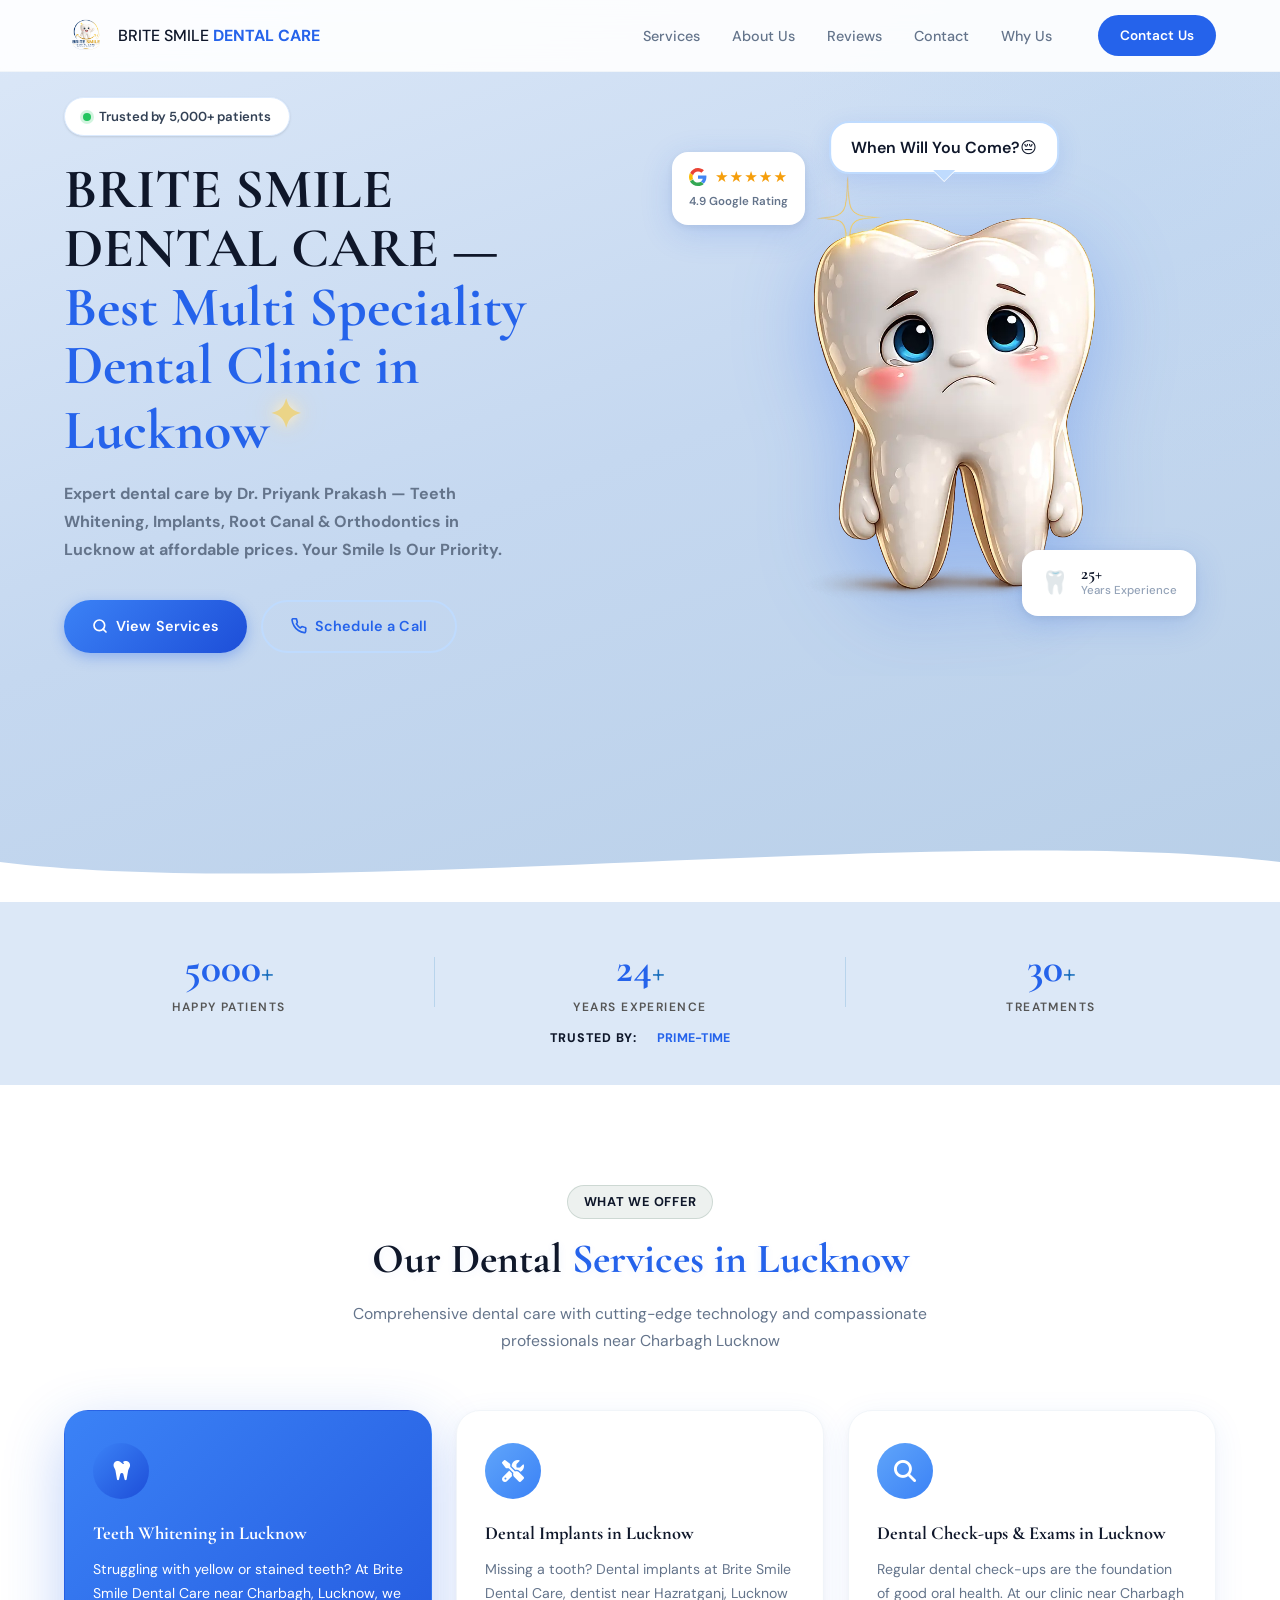
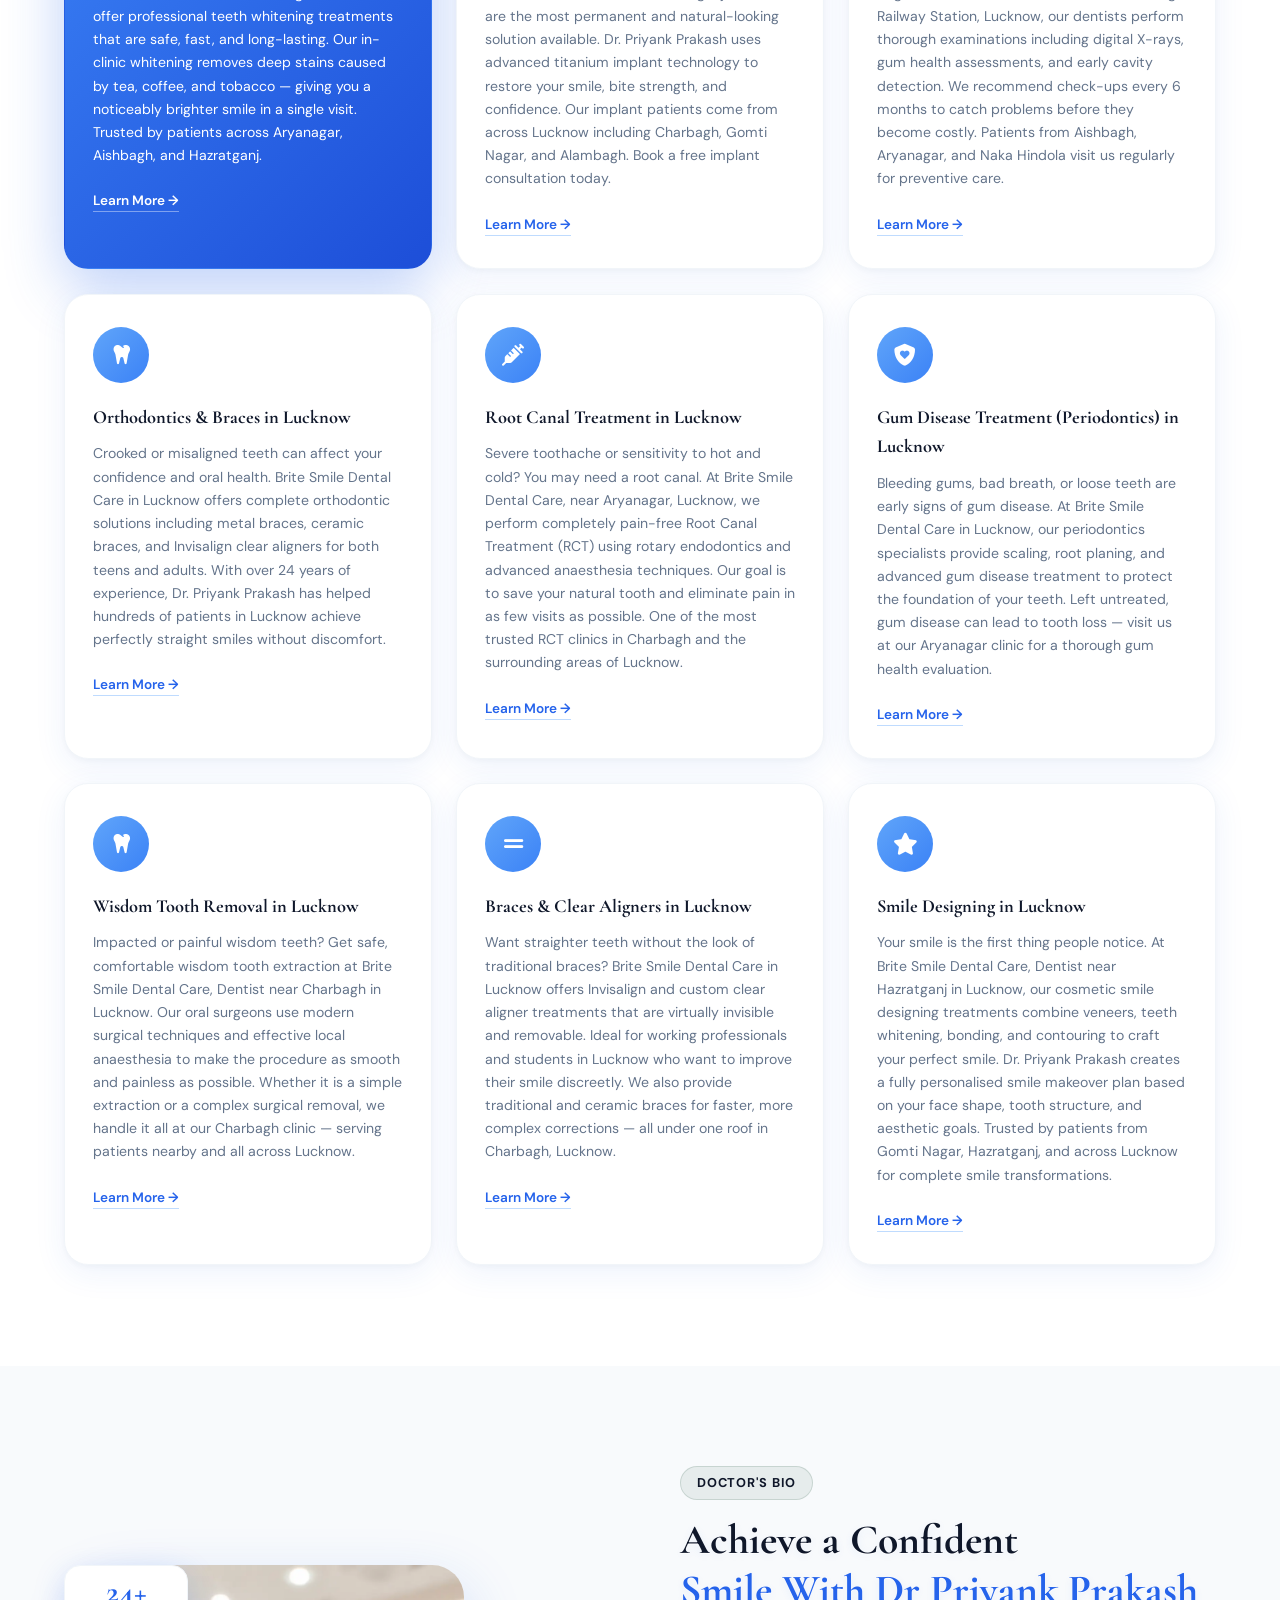
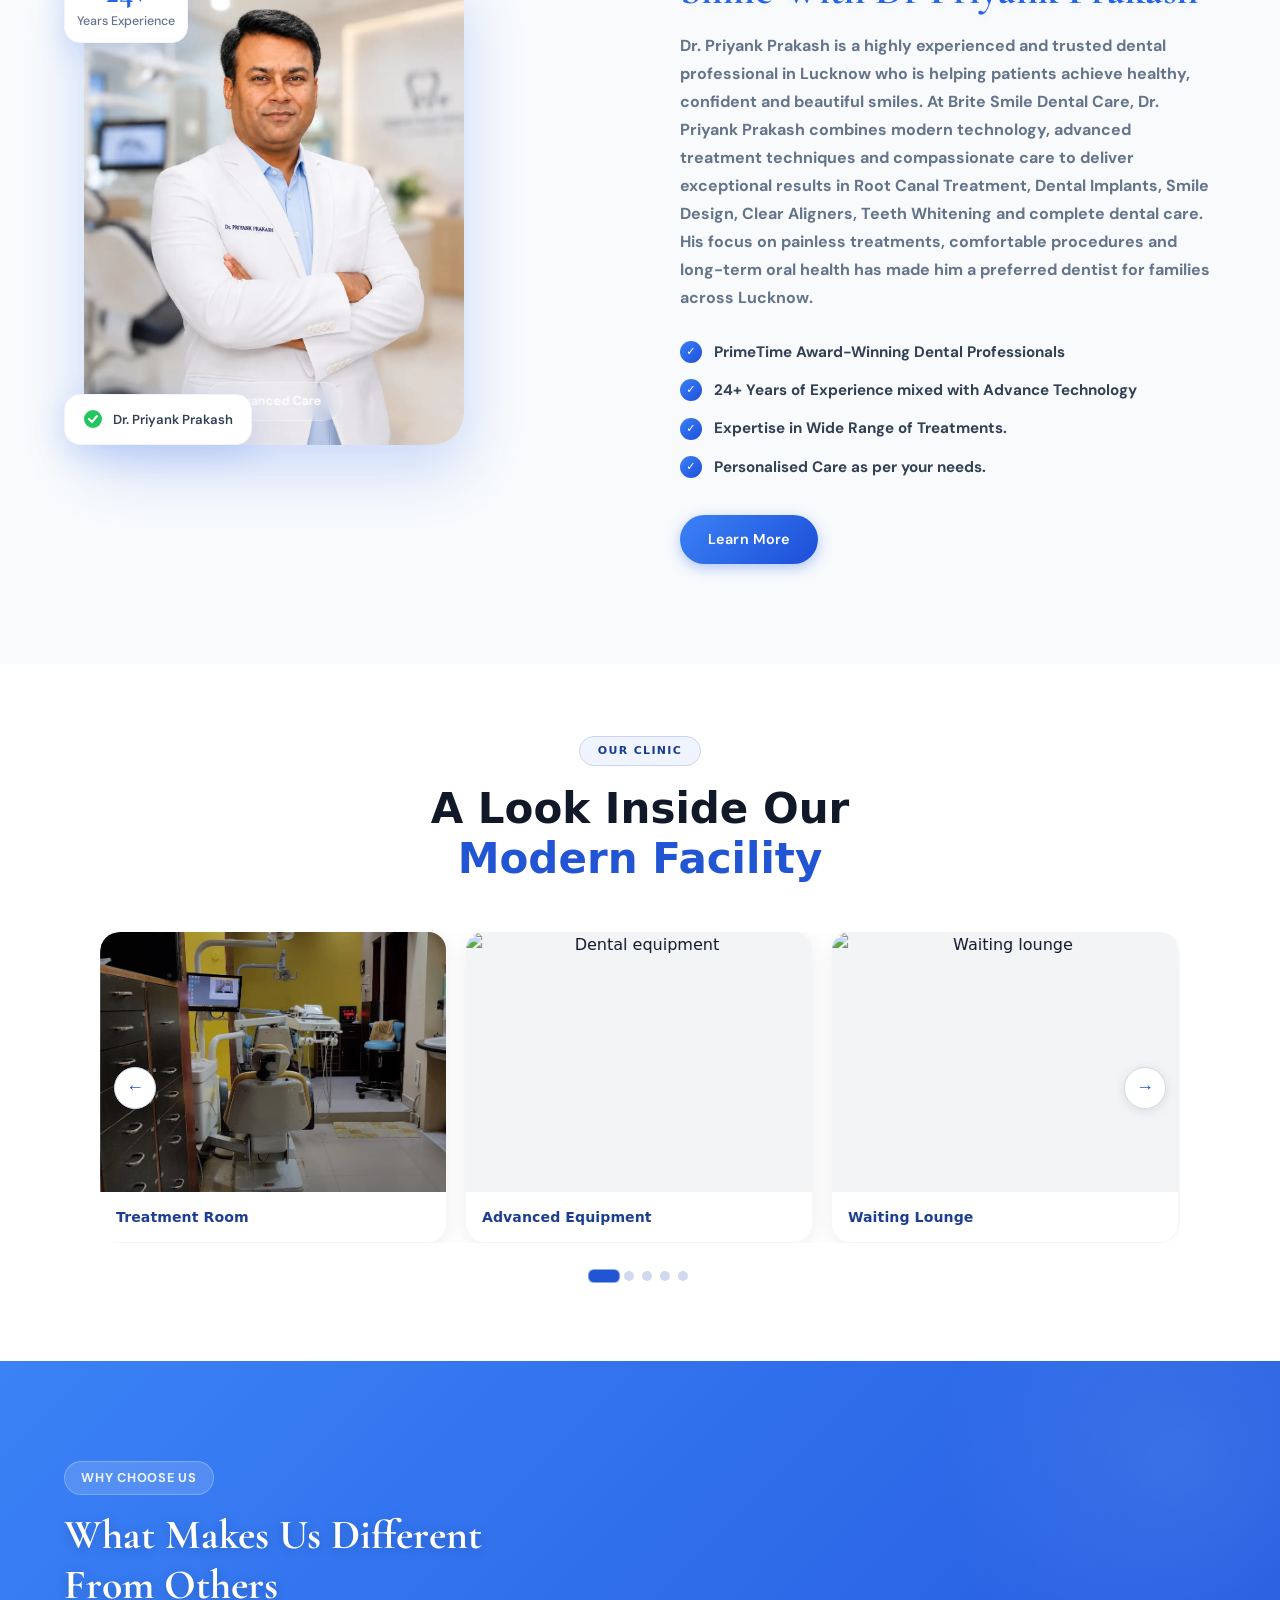
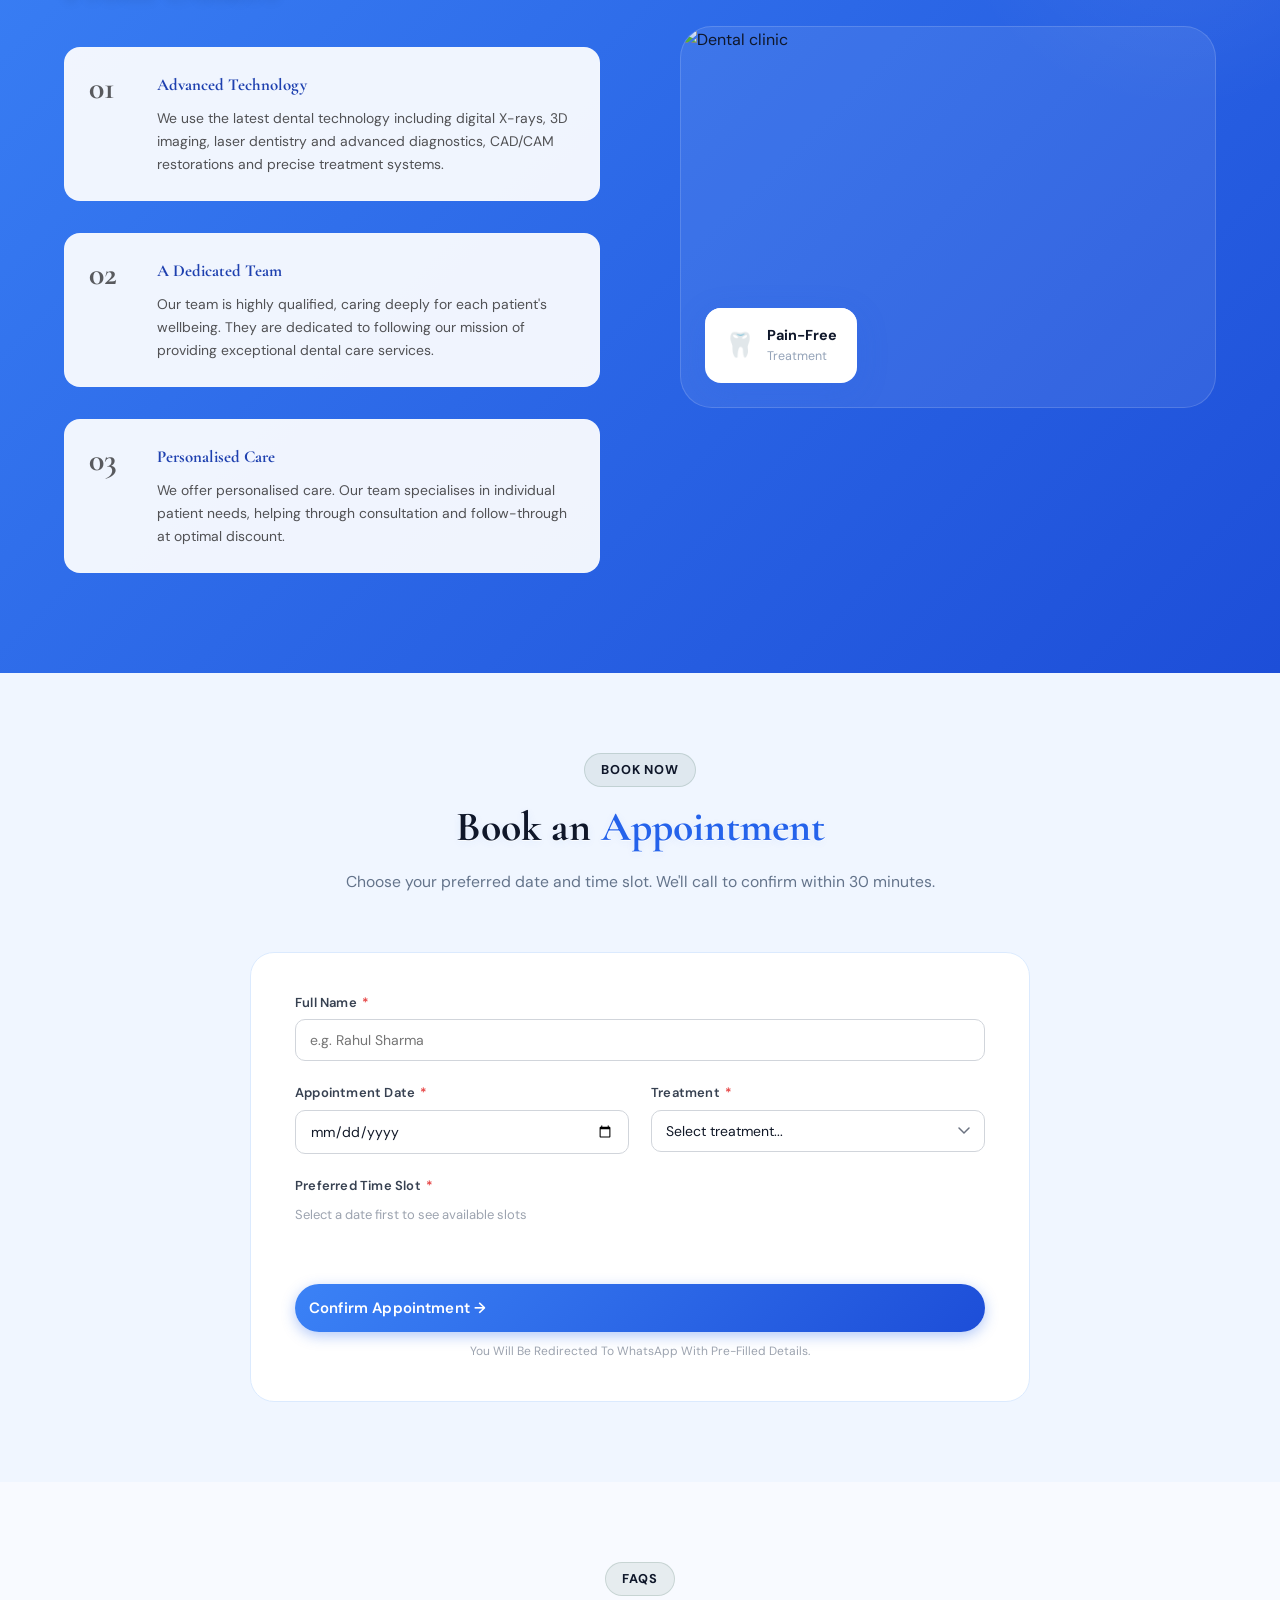
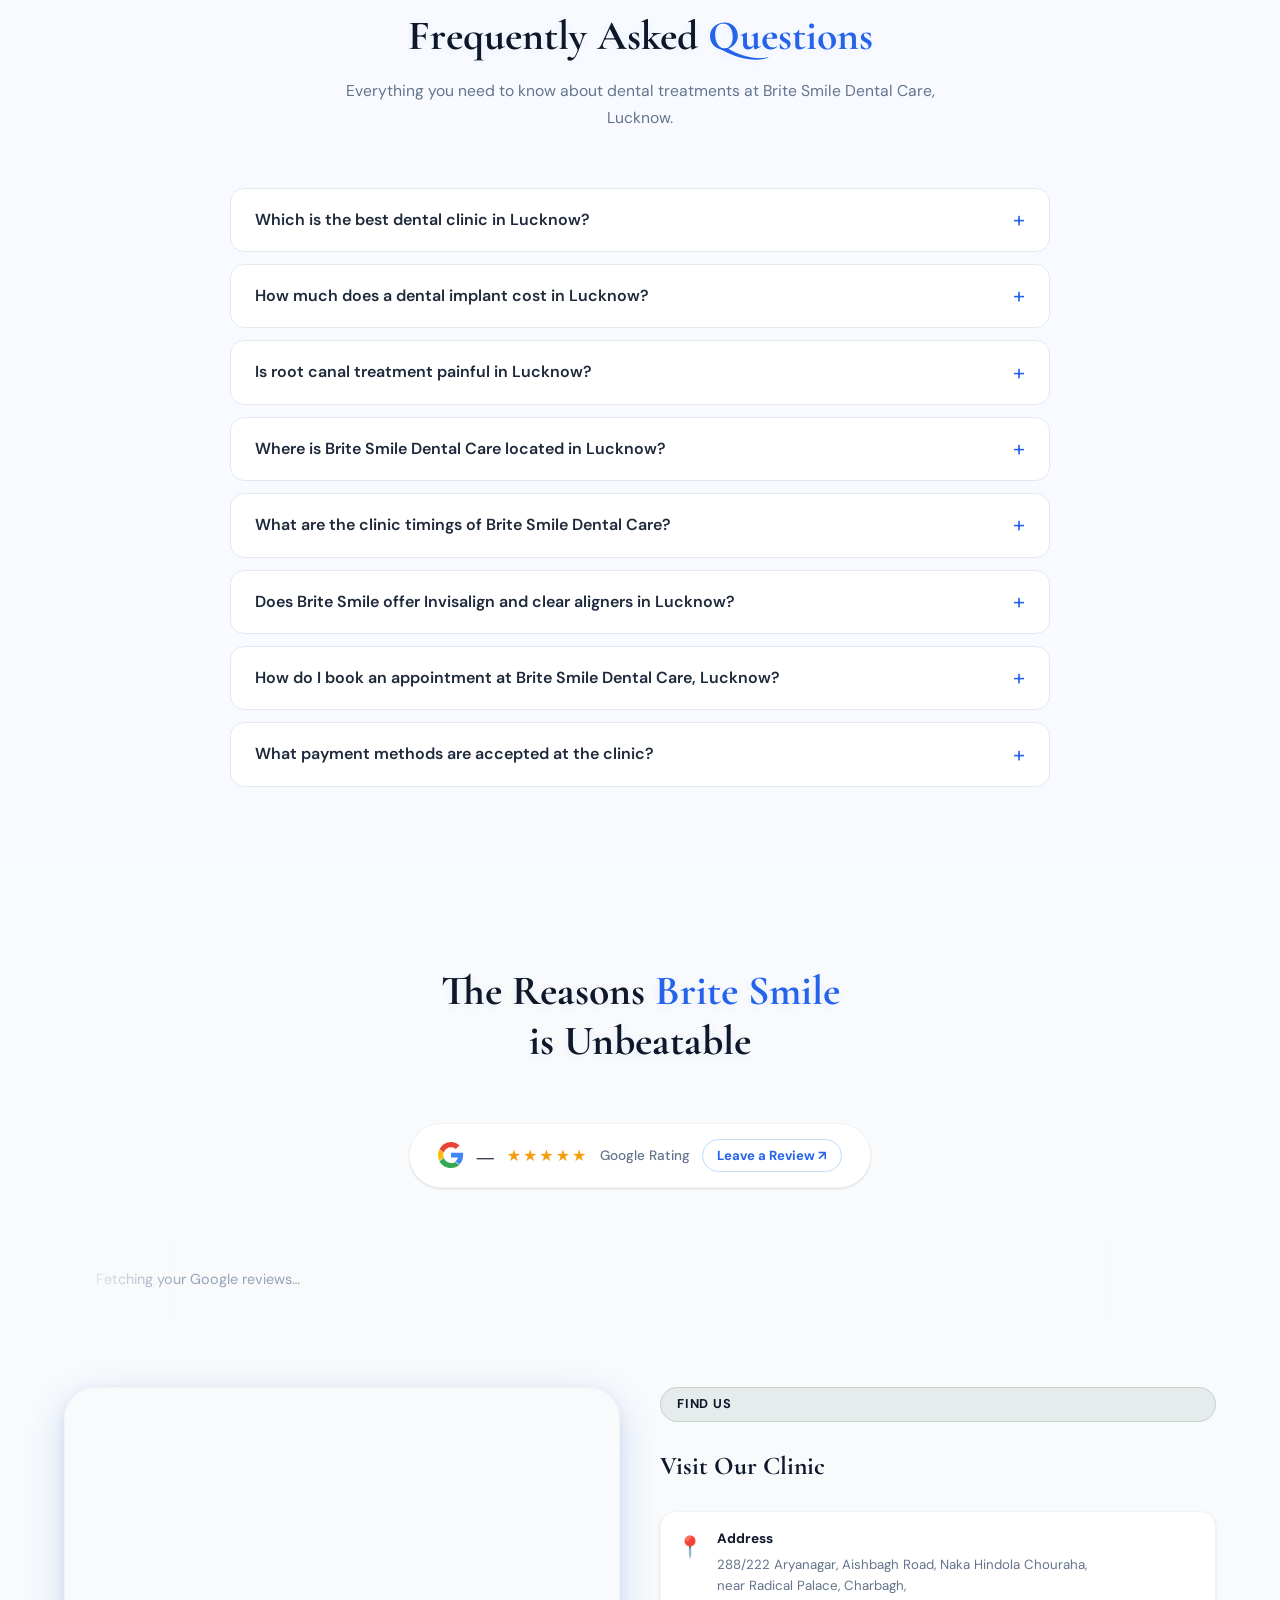
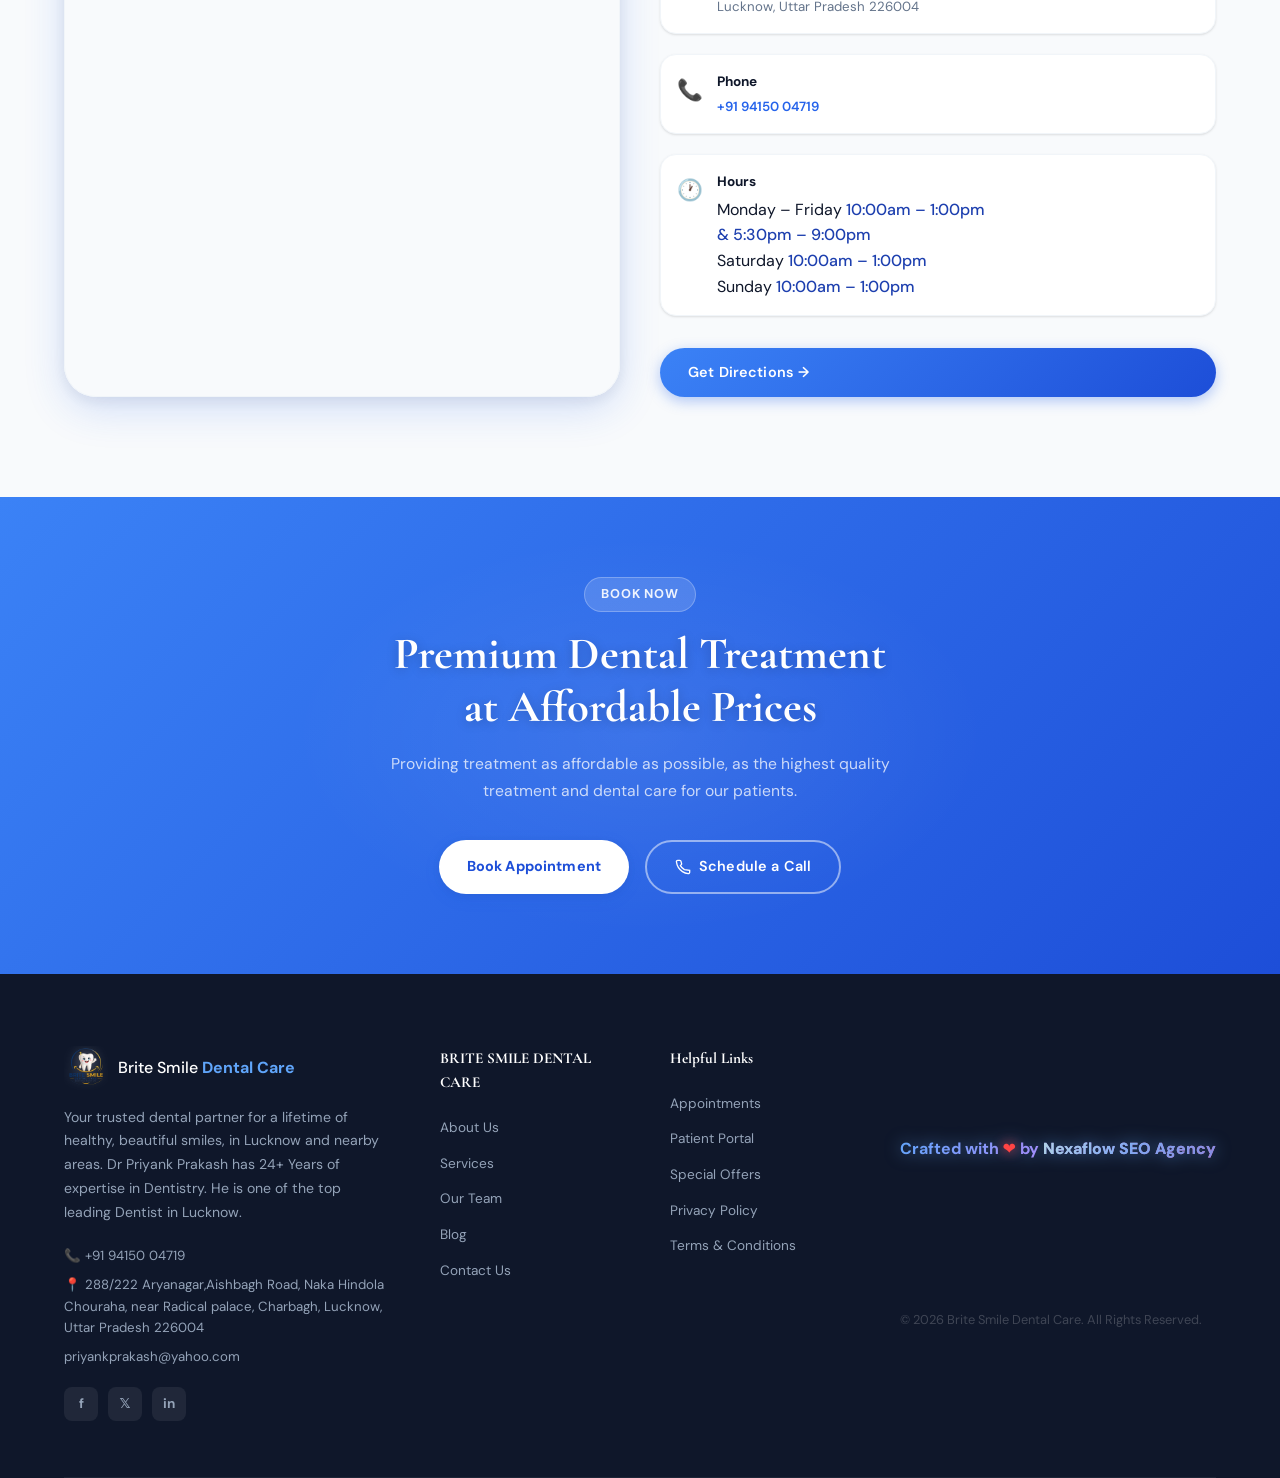
==== index.html @ 1f16550a "Update index.html" ====
<!DOCTYPE html>
<html lang="en">
<head>
  <meta charset="UTF-8">
  <meta name="viewport" content="width=device-width, initial-scale=1.0">
  <title>Best Dentist in Lucknow | BRITE SMILE DENTAL CARE | Dr. Priyank Prakash</title>
  <link rel="preconnect" href="https://fonts.googleapis.com">
  <link rel="preconnect" href="https://fonts.gstatic.com" crossorigin>
  <link rel="icon" type="image/x-icon" href="/favicon.ico">
 <link href="https://fonts.googleapis.com/css2?family=Cormorant+Garamond:ital,wght@0,300;0,400;0,600;1,300;1,400&family=DM+Sans:wght@300;400;500;600&display=swap" rel="stylesheet" />
  <link rel="stylesheet" href="style.css">
  <link rel="manifest" href="manifest.json">

  <meta name="description" content="BRITE SMILE DENTAL CARE — Best Multi Speciality Dental Clinic In Lucknow, expert dental treatments including implants, teeth whitening, root canal, orthodontics & more. Trusted by 5,000+ patients. Book now: +91 94150 04719">
<meta name="keywords" content="dental clinic Lucknow, best dentist Lucknow, teeth whitening Lucknow, dental implants, root canal, orthodontics, Brite Smile, Dr Priyank Prakash">
<meta name="author" content="Brite Smile Dental Care">
<meta name="theme-color" content="#2563eb">
<meta name="robots" content="index, follow">
<link rel="canonical" href="https://britesmiledental2002.co.in/">
<link rel="preconnect" href="https://fonts.googleapis.com">
<link rel="preconnect" href="https://fonts.gstatic.com" crossorigin>
<link rel="preload" as="image" href="sad_tooth.webp">
<!-- Open Graph (WhatsApp / Facebook previews) -->
<meta property="og:title" content="BRITE SMILE DENTAL CARE | Best Dentist in Lucknow">
<meta property="og:description" content="Advanced dental care by Dr. Priyank Prakash. Implants, whitening, RCT, Invisalign & more. 25+ years experience. Call +91 94150 04719">
<meta property="og:image" content="og-image.webp">
<meta property="og:url" content="https://britesmiledentalcare2002.co.in/">
<meta property="og:type" content="website">

<!-- Twitter Card -->
<meta name="twitter:card" content="summary_large_image">
<meta name="twitter:title" content="BRITE SMILE DENTAL CARE | Best Dentist in Lucknow">
<meta name="twitter:description" content="Expert dental care in Lucknow. Book your appointment today.">
<meta name="twitter:image" content="https://britesmiledentalcare2002.co.in/og-image.webp">
<link rel="stylesheet" href="https://cdnjs.cloudflare.com/ajax/libs/font-awesome/6.5.1/css/all.min.css">
</head>
<body>

  <!-- ═══════════════════════════════ NAVBAR ═══════════════════════════════ -->
  <nav class="navbar" id="navbar">
    <div class="nav-container">
      <a href="#" class="nav-logo">
       <div class="logo-icon">
  <img src="logo.png" loading="lazy" alt="Brite Smile Logo" style="width:36px;height:36px;object-fit:contain;">
</div>
        <span>BRITE SMILE <strong>DENTAL CARE</strong></span>
      </a>
      <ul class="nav-links">
        <li><a href="#services">Services</a></li>
        <li><a href="#about">About Us</a></li>
        <li><a href="#reviews">Reviews</a></li>
        <li><a href="#book-appointment">Contact</a></li>
         <li><a href="#services">Why Us</a></li>
      </ul>
      <a href="#contact" class="btn btn-nav">Contact Us</a>
      <button class="nav-hamburger" id="hamburger" aria-label="Menu">
        <span></span><span></span><span></span>
      </button>
    </div>
  </nav>

  <!-- ═══════════════════════════════ HERO ═══════════════════════════════ -->
  <section class="hero" id="home">
    <div class="hero-bg-blob"></div>
    <div class="hero-container">
      <div class="hero-content">
        <div class="hero-badge">
          <span class="badge-dot"></span>
          Trusted by 5,000+ patients
        </div>
        <h1 class="hero-title">
  BRITE SMILE DENTAL CARE —<br>
  <span class="gradient-text">Best Multi Speciality Dental Clinic in Lucknow</span><span class="sparkle">✦</span><br>
</h1>
<h2 class="hero-desc">
  Expert dental care by <strong>Dr. Priyank Prakash</strong> — 
  Teeth Whitening, Implants, Root Canal & Orthodontics in Lucknow 
  at affordable prices. Your Smile Is Our Priority.
</h2>
        <div class="hero-cta">
          <a href="#services" class="btn btn-primary">
  <svg width="16" height="16" viewBox="0 0 24 24" fill="none" stroke="currentColor" stroke-width="2.5" stroke-linecap="round" stroke-linejoin="round"><circle cx="11" cy="11" r="8"/><path d="m21 21-4.35-4.35"/></svg>
  View Services
</a>
<a href="tel:+919415004719" class="btn btn-outline btn-schedule">

  <svg width="16" height="16" viewBox="0 0 24 24" fill="none" stroke="currentColor" stroke-width="2.5" stroke-linecap="round" stroke-linejoin="round"><path d="M22 16.92v3a2 2 0 0 1-2.18 2 19.79 19.79 0 0 1-8.63-3.07A19.5 19.5 0 0 1 4.69 12a19.79 19.79 0 0 1-3.07-8.67A2 2 0 0 1 3.62 1h3a2 2 0 0 1 2 1.72c.127.96.361 1.903.7 2.81a2 2 0 0 1-.45 2.11L8.09 8.91a16 16 0 0 0 6 6l1.27-1.27a2 2 0 0 1 2.11-.45c.907.339 1.85.573 2.81.7A2 2 0 0 1 22 16.92z"/></svg>
  Schedule a Call
  <span class="phone-popup">📞</span>
</a>
        </div>
      
      </div>

     <!-- ── 3D TOOTH HERO VISUAL ── -->
   <div class="hero-visual">
      <div class="tooth-bubble" id="toothBubble">
        <span id="bubbleText">Hi! Finally you came. 👋</span>
        <div class="bubble-tail"></div>
      </div>
       <div class="tooth-animation-wrap">
  <!-- Speech Bubble -->

  <!-- Sparkle Overlay -->
  <div class="sparkle-burst" id="sparkleBurst">
    <span>✨</span><span>⭐</span><span>💫</span>
    <span>✨</span><span>⭐</span><span>💫</span>
    <span>✨</span><span>⭐</span><span>💫</span>
  </div>

  <!-- Sad Tooth -->
  <img src="sad_tooth.webp" fetchpriority="high" alt="Sad Tooth" id="sadTooth"
    style="width:100%;max-width:620px;display:block;margin:0 auto;filter:drop-shadow(0 20px 40px rgba(37,99,235,0.3))">

  <!-- Happy Tooth (hidden initially) -->
  <img src="pixar_tooth_wave.webp" fetchpriority="high" alt="Happy Tooth" id="happyTooth"
    style="width:100%;max-width:620px;display:none;margin:0 auto;filter:drop-shadow(0 20px 40px rgba(37,99,235,0.3))">
</div>
        <div class="hero-badge-float">
          <div class="float-icon">🦷</div>
          <div>
            <div class="float-num">25+</div>
            <div class="float-txt">Years Experience</div>
          </div>
        </div>
        <div class="hero-rating-float">
  <div style="display:flex;align-items:center;gap:8px;margin-bottom:4px">
    <svg width="18" height="18" viewBox="0 0 48 48">
      <path fill="#EA4335" d="M24 9.5c3.5 0 6.6 1.2 9 3.2l6.7-6.7C35.7 2.5 30.2 0 24 0 14.7 0 6.8 5.4 3 13.3l7.8 6C12.7 13.2 17.9 9.5 24 9.5z"/>
      <path fill="#4285F4" d="M46.5 24.5c0-1.6-.1-3.1-.4-4.5H24v8.5h12.7c-.6 3-2.3 5.5-4.8 7.2l7.5 5.8c4.4-4 6.9-10 6.9-17z"/>
      <path fill="#FBBC05" d="M10.8 28.7A14.6 14.6 0 0 1 9.5 24c0-1.6.3-3.2.8-4.7l-7.8-6A23.9 23.9 0 0 0 0 24c0 3.9.9 7.5 2.5 10.8l8.3-6.1z"/>
      <path fill="#34A853" d="M24 48c6.2 0 11.4-2 15.2-5.5l-7.5-5.8c-2 1.4-4.6 2.2-7.7 2.2-6.1 0-11.3-3.7-13.2-9.2l-8.3 6.1C6.8 42.6 14.7 48 24 48z"/>
    </svg>
    <div class="stars">★★★★★</div>
  </div>
  <div class="rating-txt">4.9 Google Rating</div>
</div>
      </div>

    </div>
    <div class="hero-wave">
      <svg viewBox="0 0 1440 80" preserveAspectRatio="none">
        <path d="M0,40 C360,80 1080,0 1440,40 L1440,80 L0,80 Z" fill="white"/>
      </svg>
    </div>
  </section>

<!--Auto Stats-->
<!-- ═══════════════════════════════ STATS STRIP ═══════════════════════════════ -->
<section class="stats-strip">
  <div class="container">
    <div class="stats-grid reveal-group">
      <div class="stat-item reveal from-bottom">
        <div class="stat-number">5000<span>+</span></div>
        <div class="stat-label">HAPPY PATIENTS</div>
      </div>
      <div class="stat-divider"></div>
      <div class="stat-item reveal from-bottom">
        <div class="stat-number">24<span>+</span></div>
        <div class="stat-label">YEARS EXPERIENCE</div>
      </div>
      <div class="stat-divider"></div>
      <div class="stat-item reveal from-bottom">
        <div class="stat-number">30<span>+</span></div>
        <div class="stat-label">TREATMENTS</div>
      </div>
    </div>
  </div>
    <div class="hero-brands">
          <span>Trusted by:</span>
          <div class="brand-logos">
            <span>PRIME-TIME</span>
          </div>
        </div>
</section>


  <!-- ═══════════════════════════════ SERVICES ═══════════════════════════════ -->
 <section class="services" id="services">
    <div class="container">
      <div class="section-header reveal from-bottom">
        <div class="section-tag">What We Offer</div>
        <h2 class="section-title">Our Dental <span class="gradient-text">Services in Lucknow</span></h2>
        <p class="section-desc">Comprehensive dental care with cutting-edge technology and compassionate professionals near Charbagh Lucknow</p>
      </div>
      <div class="services-grid reveal-group">

  <div class="service-card featured" id="teeth-whitening">
    <div class="service-icon"><i class="fa-solid fa-tooth"></i></div>
    <h3>Teeth Whitening in Lucknow</h3>
    <p>Struggling with yellow or stained teeth? At Brite Smile Dental Care near Charbagh, Lucknow, we offer professional teeth whitening treatments that are safe, fast, and long-lasting. Our in-clinic whitening removes deep stains caused by tea, coffee, and tobacco — giving you a noticeably brighter smile in a single visit. Trusted by patients across Aryanagar, Aishbagh, and Hazratganj.</p>
    <a href="#teeth-whitening" class="service-link">Learn More →</a>
  </div>

  <div class="service-card" id="dental-implants">
    <div class="service-icon"><i class="fa-solid fa-screwdriver-wrench"></i></div>
    <h3>Dental Implants in Lucknow</h3>
    <p>Missing a tooth? Dental implants at Brite Smile Dental Care, dentist near Hazratganj, Lucknow are the most permanent and natural-looking solution available. Dr. Priyank Prakash uses advanced titanium implant technology to restore your smile, bite strength, and confidence. Our implant patients come from across Lucknow including Charbagh, Gomti Nagar, and Alambagh. Book a free implant consultation today.</p>
    <a href="#dental-implants" class="service-link">Learn More →</a>
  </div>

  <div class="service-card" id="dental-exams">
    <div class="service-icon"><i class="fa-solid fa-magnifying-glass"></i></div>
    <h3>Dental Check-ups & Exams in Lucknow</h3>
    <p>Regular dental check-ups are the foundation of good oral health. At our clinic near Charbagh Railway Station, Lucknow, our dentists perform thorough examinations including digital X-rays, gum health assessments, and early cavity detection. We recommend check-ups every 6 months to catch problems before they become costly. Patients from Aishbagh, Aryanagar, and Naka Hindola visit us regularly for preventive care.</p>
    <a href="#dental-exams" class="service-link">Learn More →</a>
  </div>

  <div class="service-card" id="orthodontics">
    <div class="service-icon"><i class="fa-solid fa-tooth"></i></div>
    <h3>Orthodontics & Braces in Lucknow</h3>
    <p>Crooked or misaligned teeth can affect your confidence and oral health. Brite Smile Dental Care in Lucknow offers complete orthodontic solutions including metal braces, ceramic braces, and Invisalign clear aligners for both teens and adults. With over 24 years of experience, Dr. Priyank Prakash has helped hundreds of patients in Lucknow achieve perfectly straight smiles without discomfort.</p>
    <a href="#orthodontics" class="service-link">Learn More →</a>
  </div>

  <div class="service-card" id="root-canal">
    <div class="service-icon"><i class="fa-solid fa-syringe"></i></div>
    <h3>Root Canal Treatment in Lucknow</h3>
    <p>Severe toothache or sensitivity to hot and cold? You may need a root canal. At Brite Smile Dental Care, near Aryanagar, Lucknow, we perform completely pain-free Root Canal Treatment (RCT) using rotary endodontics and advanced anaesthesia techniques. Our goal is to save your natural tooth and eliminate pain in as few visits as possible. One of the most trusted RCT clinics in Charbagh and the surrounding areas of Lucknow.</p>
    <a href="#root-canal" class="service-link">Learn More →</a>
  </div>

  <div class="service-card" id="periodontics">
    <div class="service-icon"><i class="fa-solid fa-shield-heart"></i></div>
    <h3>Gum Disease Treatment (Periodontics) in Lucknow</h3>
    <p>Bleeding gums, bad breath, or loose teeth are early signs of gum disease. At Brite Smile Dental Care in Lucknow, our periodontics specialists provide scaling, root planing, and advanced gum disease treatment to protect the foundation of your teeth. Left untreated, gum disease can lead to tooth loss — visit us at our Aryanagar clinic for a thorough gum health evaluation.</p>
    <a href="#periodontics" class="service-link">Learn More →</a>
  </div>

  <div class="service-card" id="wisdom-tooth-removal">
    <div class="service-icon"><i class="fa-solid fa-tooth"></i></div>
    <h3>Wisdom Tooth Removal in Lucknow</h3>
    <p>Impacted or painful wisdom teeth? Get safe, comfortable wisdom tooth extraction at Brite Smile Dental Care, Dentist near Charbagh in Lucknow. Our oral surgeons use modern surgical techniques and effective local anaesthesia to make the procedure as smooth and painless as possible. Whether it is a simple extraction or a complex surgical removal, we handle it all at our Charbagh clinic — serving patients nearby and all across Lucknow.</p>
    <a href="#wisdom-tooth-removal" class="service-link">Learn More →</a>
  </div>

  <div class="service-card" id="braces-aligners">
    <div class="service-icon"><i class="fa-solid fa-grip-lines"></i></div>
    <h3>Braces & Clear Aligners in Lucknow</h3>
    <p>Want straighter teeth without the look of traditional braces? Brite Smile Dental Care in Lucknow offers Invisalign and custom clear aligner treatments that are virtually invisible and removable. Ideal for working professionals and students in Lucknow who want to improve their smile discreetly. We also provide traditional and ceramic braces for faster, more complex corrections — all under one roof in Charbagh, Lucknow.</p>
    <a href="#braces-aligners" class="service-link">Learn More →</a>
  </div>

  <div class="service-card" id="smile-designing">
    <div class="service-icon"><i class="fa-solid fa-star"></i></div>
    <h3>Smile Designing in Lucknow</h3>
    <p>Your smile is the first thing people notice. At Brite Smile Dental Care, Dentist near Hazratganj in Lucknow, our cosmetic smile designing treatments combine veneers, teeth whitening, bonding, and contouring to craft your perfect smile. Dr. Priyank Prakash creates a fully personalised smile makeover plan based on your face shape, tooth structure, and aesthetic goals. Trusted by patients from Gomti Nagar, Hazratganj, and across Lucknow for complete smile transformations.</p>
    <a href="#smile-designing" class="service-link">Learn More →</a>
  </div>

</div>
  </section>

  <!-- ═══════════════════════════════ ABOUT ═══════════════════════════════ -->
  <section class="about" id="about">
    <div class="container">
      <div class="about-grid">
        <div class="about-visual reveal from-left">
          <div class="about-img-wrap">
          <div class="about-img-card main-card" style="overflow:hidden;">
  <img src="Dr-Priyank-Prakash-Best-dentist-in-lucknow.webp" loading="lazy" alt="Dr Priyank Prakash Best dentist in lucknow photo"
       style="width:100%; height:100%; object-fit:cover; object-position:top; display:block;">
  <div class="img-overlay-text">Advanced Care</div>
</div>
            <div class="about-stat-card">
              <div class="stat-num">24+</div>
              <div class="stat-label">Years Experience</div>
            </div>
            <div class="about-check-card">
              <svg viewBox="0 0 20 20" fill="none"><circle cx="10" cy="10" r="9" fill="#22c55e"/><path d="M6 10L9 13L14 7" stroke="white" stroke-width="2" stroke-linecap="round"/></svg>
              Dr. Priyank Prakash
            </div>
          </div>
        </div>
        <div class="about-content reveal from-right">
          <div class="section-tag">Doctor's Bio</div>
          <h2 class="section-title">Achieve a Confident<br><span class="gradient-text">Smile With Dr Priyank Prakash</span></h2>
          <p class="about-desc">Dr. Priyank Prakash is a highly experienced and trusted dental professional in Lucknow who is helping patients achieve healthy, confident and beautiful smiles. 

At Brite Smile Dental Care, Dr. Priyank Prakash combines modern technology, advanced treatment techniques and compassionate care to deliver exceptional results in Root Canal Treatment, Dental Implants, Smile Design, Clear Aligners, Teeth Whitening and complete dental care. His focus on painless treatments, comfortable procedures and long-term oral health has made him a preferred dentist for families across Lucknow.




</p>
          <ul class="about-features">
            <li>
              <div class="feature-check">✓</div>
              <span>PrimeTime Award-Winning Dental Professionals</span>
            </li>
            <li>
              <div class="feature-check">✓</div>
              <span>24+ Years of Experience mixed with Advance Technology</span>
            </li>
            <li>
              <div class="feature-check">✓</div>
              <span>Expertise in Wide Range of Treatments.</span>
            </li>
            <li>
              <div class="feature-check">✓</div>
              <span>Personalised Care as per your needs.</span>
            </li>
          </ul>
          <a href="#contact" class="btn btn-primary">Learn More</a>
        </div>
      </div>
    </div>
  </section>

  <!-- ═══════════════════════════════ GALLERY ═══════════════════════════════ -->
 <section class="gallery-section">
 
  <!-- heading -->
  <div class="gallery-header">
    <span class="pill">OUR CLINIC</span>
    <h2>A Look Inside Our<br><span class="blue">Modern Facility</span></h2>
  </div>
 
  <!-- carousel wrapper -->
  <div class="carousel-outer" id="galleryCarousel">
 
    <div class="carousel-track" id="carouselTrack">
 
      <!-- ── SLIDE 1 ── replace src with your image -->
      <div class="slide">
        <img src="https://images.unsplash.com/photo-1629909615184-74f495363b67?w=700&q=80"
             loading="lazy" alt="Reception area">
        <div class="slide-caption">Reception Area</div>
      </div>
 
      <!-- ── SLIDE 2 ── -->
      <div class="slide">
        <img src="treatment-room.webp"
             loading="lazy" alt="Treatment room picture of clinic in lucknow">
        <div class="slide-caption">Treatment Room</div>
      </div>
 
      <!-- ── SLIDE 3 ── -->
      <div class="slide">
        <img src="https://images.unsplash.com/photo-1598256989800-fe5f95da9787?w=700&q=80"
             loading="lazy" alt="Dental equipment">
        <div class="slide-caption">Advanced Equipment</div>
      </div>
 
      <!-- ── SLIDE 4 ── -->
      <div class="slide">
        <img src="https://images.unsplash.com/photo-1609840114035-3c981b782dfe?w=700&q=80"
             loading="lazy" alt="Waiting lounge">
        <div class="slide-caption">Waiting Lounge</div>
      </div>
 
      <!-- ── SLIDE 5 ── -->
      <div class="slide">
        <img src="https://images.unsplash.com/photo-1551076805-e1869033e561?w=700&q=80"
             loading="lazy" alt="Sterilisation lab">
        <div class="slide-caption">Sterilisation Lab</div>
      </div>
 
      <!-- ── ADD MORE SLIDES HERE ── -->
 
    </div><!-- /.carousel-track -->
 
    <!-- arrows -->
    <button class="arrow arrow-left"  id="prevBtn" aria-label="Previous Slide">&#8592;</button>
    <button class="arrow arrow-right" id="nextBtn" aria-label="Next Slide">&#8594;</button>
  </div><!-- /.carousel-outer -->
 
  <!-- dots -->
  <div class="dots" id="dotsContainer"></div>
 
</section>

  <!-- ═══════════════════════════════ WHY US ═══════════════════════════════ -->
  <section class="why-us">
    <div class="container">
      <div class="why-grid">
        <div class="why-content">
          <div class="section-tag light-tag">Why Choose Us</div>
          <h2 class="section-title white-title">What Makes Us Different<br>From Others</h2>
          <div class="why-items">
            <div class="why-item reveal from-left">
              <div class="why-num">01</div>
              <div class="why-text">
                <h4>Advanced Technology</h4>
                <p>We use the latest dental technology including digital X-rays, 3D imaging, laser dentistry and advanced diagnostics, CAD/CAM restorations and precise treatment systems.</p>
              </div>
            </div>
            <div class="why-item reveal from-left">
              <div class="why-num">02</div>
              <div class="why-text">
                <h4>A Dedicated Team</h4>
                <p>Our team is highly qualified, caring deeply for each patient's wellbeing. They are dedicated to following our mission of providing exceptional dental care services.</p>
              </div>
            </div>
            <div class="why-item reveal from-left">
              <div class="why-num">03</div>
              <div class="why-text">
                <h4>Personalised Care</h4>
                <p>We offer personalised care. Our team specialises in individual patient needs, helping through consultation and follow-through at optimal discount.</p>
              </div>
            </div>
          </div>
        </div>
        <div class="why-visual reveal from-right">
          <div class="why-img-card" style="overflow:hidden; padding:0;">
            <img src="https://images.pexels.com/photos/5622257/pexels-photo-5622257.jpeg" loading="lazy" alt="Dental clinic"
                 style="width:100%; height:100%; min-height:380px; object-fit:cover; border-radius:28px; display:block;">
            <div class="why-img-badge">
              <span>🦷</span>
              <div>
                <strong>Pain-Free</strong>
                <p>Treatment</p>
              </div>
            </div>
          </div>
        </div>
      </div>
    </div>
  </section>

  <!-- ═══════════════════════════════ TESTIMONIALS ═══════════════════════════════ -->

<!-- ═══════════════════════════════ BOOKING FORM ═══════════════════════════════ -->
<section class="booking-section" id="book-appointment">
  <div class="container">
    <div class="section-header">
      <div class="section-tag">Book Now</div>
      <h2 class="section-title">Book an <span class="gradient-text">Appointment</span></h2>
      <p class="section-desc">Choose your preferred date and time slot. We'll call to confirm within 30 minutes.</p>
    </div>

    <div class="booking-card reveal from-bottom">

      <div class="bk-grid">

        <div class="bk-field full">
          <label for="bk-name">Full Name <span class="req">*</span></label>
          <input type="text" id="bk-name" placeholder="e.g. Rahul Sharma" autocomplete="name">
          <span class="bk-err" id="err-name">Please enter your full name</span>
        </div>

        <div class="bk-field">
          <label for="bk-date">Appointment Date <span class="req">*</span></label>
          <input type="date" id="bk-date">
          <span class="bk-err" id="err-date">Please select a valid date</span>
        </div>

        <div class="bk-field">
          <label for="bk-treatment">Treatment <span class="req">*</span></label>
          <select id="bk-treatment">
            <option value="">Select treatment...</option>
            <optgroup label="General">
              <option>Dental Check-up &amp; Exam</option>
              <option>Teeth Cleaning &amp; Scaling</option>
              <option>Dental X-Ray</option>
              <option>Emergency Dental Care</option>
            </optgroup>
            <optgroup label="Cosmetic">
              <option>Teeth Whitening</option>
              <option>Smile Designing</option>
              <option>Dental Veneers</option>
              <option>Dental Bonding</option>
            </optgroup>
            <optgroup label="Restorative">
              <option>Dental Implants</option>
              <option>Root Canal Treatment (RCT)</option>
              <option>Crowns &amp; Bridges</option>
              <option>Dentures</option>
              <option>Tooth Coloured Fillings</option>
            </optgroup>
            <optgroup label="Orthodontics">
              <option>Braces</option>
              <option>Invisalign / Clear Aligners</option>
            </optgroup>
            <optgroup label="Surgery">
              <option>Wisdom Tooth Removal</option>
              <option>Tooth Extraction</option>
              <option>Oral Surgery</option>
            </optgroup>
            <optgroup label="Gum &amp; Preventive">
              <option>Periodontics / Gum Treatment</option>
              <option>Mouth Guards</option>
              <option>Paediatric Dentistry</option>
            </optgroup>
          </select>
          <span class="bk-err" id="err-treatment">Please select a treatment</span>
        </div>

        <div class="bk-field full">
          <label>Preferred Time Slot <span class="req">*</span></label>
          <span class="bk-err" id="err-slot">Please select a time slot</span>
          <p class="slot-pick-hint">Select a date first to see available slots</p>
          <div class="session-label" id="morning-label" style="display:none">Morning Session</div>
          <div class="slots-grid" id="morning-slots"></div>
          <div class="session-label" id="evening-label" style="display:none">Evening Session</div>
          <div class="slots-grid" id="evening-slots"></div>
          <p class="slot-hours-note" id="slot-note"></p>
        </div>

      </div>

      <button class="btn btn-primary bk-submit" id="bk-submit">
        Confirm Appointment →
      </button>
      <p class="bk-footnote">You Will Be Redirected To WhatsApp With Pre-Filled Details.</p>

      <div class="bk-success" id="bk-success">
        <svg width="32" height="32" viewBox="0 0 24 24" fill="none" stroke="#16a34a" stroke-width="2" stroke-linecap="round"><circle cx="12" cy="12" r="10"/><path d="M8 12l3 3 5-5"/></svg>
        <h4>Appointment Request Sent!</h4>
        <p id="bk-success-msg"></p>
      </div>

    </div>
  </div>
</section>
  <!-- ═══════════════════════════════ FAQ ═══════════════════════════════ -->
<section class="faq-section" id="faq">
  <div class="container">
    <div class="section-header">
      <div class="section-tag">FAQs</div>
      <h2 class="section-title">Frequently Asked <span class="gradient-text">Questions</span></h2>
      <p class="section-desc">Everything you need to know about dental treatments at Brite Smile Dental Care, Lucknow.</p>
    </div>

    <div class="faq-grid reveal-group">

      <div class="faq-item reveal from-bottom">
        <button class="faq-question" aria-expanded="false">
          Which is the best dental clinic in Lucknow?
          <span class="faq-icon">+</span>
        </button>
        <div class="faq-answer">
          <p>Brite Smile Dental Care, located in Charbagh, Lucknow is widely regarded as one of the best dental clinics in Lucknow. Led by Dr. Priyank Prakash with over 24 years of experience, we offer 30+ dental treatments including implants, teeth whitening, root canal, and Invisalign — all under one roof at affordable prices.</p>
        </div>
      </div>

      <div class="faq-item reveal from-bottom">
        <button class="faq-question" aria-expanded="false">
          How much does a dental implant cost in Lucknow?
          <span class="faq-icon">+</span>
        </button>
        <div class="faq-answer">
          <p>The cost of dental implants in Lucknow varies depending on the number of implants, the brand used, and any additional procedures required. At Brite Smile Dental Care we offer high-quality dental implants at very competitive prices compared to other clinics in Lucknow. Contact us at +91 94150 04719 for a personalised consultation and exact pricing.</p>
        </div>
      </div>

      <div class="faq-item reveal from-bottom">
        <button class="faq-question" aria-expanded="false">
          Is root canal treatment painful in Lucknow?
          <span class="faq-icon">+</span>
        </button>
        <div class="faq-answer">
          <p>No — root canal treatment at Brite Smile Dental Care in Lucknow is completely pain-free. We use modern rotary endodontic equipment and advanced local anaesthesia so you feel little to no discomfort during the procedure. Most patients are surprised at how comfortable the experience is. RCT is often completed in 1–2 visits at our Charbagh clinic.</p>
        </div>
      </div>

      <div class="faq-item reveal from-bottom">
        <button class="faq-question" aria-expanded="false">
          Where is Brite Smile Dental Care located in Lucknow?
          <span class="faq-icon">+</span>
        </button>
        <div class="faq-answer">
          <p>We are located at 288/222 Aryanagar, Aishbagh Road, Naka Hindola Chauraha, near Radical Palace, Charbagh, Lucknow — Uttar Pradesh 226004. We are easily accessible from Charbagh Railway Station, Aishbagh, Aryanagar, and Naka Hindola. You can call us at +91 94150 04719 or use Google Maps to get directions.</p>
        </div>
      </div>

      <div class="faq-item reveal from-bottom">
        <button class="faq-question" aria-expanded="false">
          What are the clinic timings of Brite Smile Dental Care?
          <span class="faq-icon">+</span>
        </button>
        <div class="faq-answer">
          <p>Our clinic is open Monday to Friday from 10:00 AM – 1:00 PM and 5:30 PM – 9:00 PM. On Saturday and Sunday we are open from 10:00 AM – 1:00 PM. For urgent dental care or emergencies, call us directly at +91 94150 04719.</p>
        </div>
      </div>

      <div class="faq-item reveal from-bottom">
        <button class="faq-question" aria-expanded="false">
          Does Brite Smile offer Invisalign and clear aligners in Lucknow?
          <span class="faq-icon">+</span>
        </button>
        <div class="faq-answer">
          <p>Yes. Brite Smile Dental Care is one of the leading providers of Invisalign and clear aligner treatments in Lucknow. Our orthodontists design custom aligner plans suited to your teeth and lifestyle. Clear aligners are removable, virtually invisible, and ideal for working professionals and students across Lucknow who want straighter teeth without traditional braces.</p>
        </div>
      </div>

      <div class="faq-item reveal from-bottom">
        <button class="faq-question" aria-expanded="false">
          How do I book an appointment at Brite Smile Dental Care, Lucknow?
          <span class="faq-icon">+</span>
        </button>
        <div class="faq-answer">
          <p>Booking an appointment is simple. You can call or WhatsApp us directly at <a href="tel:+919415004719">+91 94150 04719</a> or visit our clinic at Charbagh, Lucknow during working hours. Walk-in patients are also welcome subject to availability. We recommend calling ahead to confirm your slot, especially for implant or orthodontic consultations.</p>
        </div>
      </div>

      <div class="faq-item reveal from-bottom">
        <button class="faq-question" aria-expanded="false">
          What payment methods are accepted at the clinic?
          <span class="faq-icon">+</span>
        </button>
        <div class="faq-answer">
          <p>We accept Cash, Credit Card, Debit Card, UPI (Google Pay, PhonePe, Paytm), and EMI options to make dental care accessible and affordable for all patients in Lucknow. Ask our front desk team about EMI plans for larger treatments like implants or orthodontics.</p>
        </div>
      </div>

    </div>
  </div>
</section>
 <!-- ═══════════════════════════════ REVIEWS + MAP ═══════════════════════════════ -->
<section class="reviews-map-section" id="reviews">
  <div class="container">

    <!-- heading -->
    <div class="section-header">
      <h2 class="section-title">The Reasons <span class="gradient-text">Brite Smile</span><br>is Unbeatable</h2>
    </div>

    <!-- Google rating summary bar -->
    <div class="reviews-summary reveal from-bottom">
      <svg width="26" height="26" viewBox="0 0 48 48">
        <path fill="#EA4335" d="M24 9.5c3.5 0 6.6 1.2 9 3.2l6.7-6.7C35.7 2.5 30.2 0 24 0 14.7 0 6.8 5.4 3 13.3l7.8 6C12.7 13.2 17.9 9.5 24 9.5z"/>
        <path fill="#4285F4" d="M46.5 24.5c0-1.6-.1-3.1-.4-4.5H24v8.5h12.7c-.6 3-2.3 5.5-4.8 7.2l7.5 5.8c4.4-4 6.9-10 6.9-17z"/>
        <path fill="#FBBC05" d="M10.8 28.7A14.6 14.6 0 0 1 9.5 24c0-1.6.3-3.2.8-4.7l-7.8-6A23.9 23.9 0 0 0 0 24c0 3.9.9 7.5 2.5 10.8l8.3-6.1z"/>
        <path fill="#34A853" d="M24 48c6.2 0 11.4-2 15.2-5.5l-7.5-5.8c-2 1.4-4.6 2.2-7.7 2.2-6.1 0-11.3-3.7-13.2-9.2l-8.3 6.1C6.8 42.6 14.7 48 24 48z"/>
      </svg>
      <div class="rs-score" id="rsScore">—</div>
      <div class="rs-stars" id="rsStars">★★★★★</div>
      <div class="rs-label" id="rsLabel">Google Rating</div>
      <a href="https://g.page/r/CeyssPe6W6NiEBM/review" target="_blank" class="rs-cta">Leave a Review ↗</a>
    </div>

    <!-- Reviews ticker -->
    <div class="reviews-ticker-outer">
      <div class="reviews-ticker-fade left"></div>
      <div class="reviews-ticker-fade right"></div>
      <div class="reviews-ticker-wrap" id="reviewsTickerWrap">
        <div class="reviews-ticker" id="reviewsTicker">
          <!-- cards injected by JS -->
          <div class="review-loading">Fetching your Google reviews…</div>
        </div>
      </div>
    </div>

    <!-- Map + info split -->
    <div class="map-info-grid">

      <div class="map-wrap reveal from-left">
        <iframe
          src="https://www.google.com/maps/embed?pb=!1m18!1m12!1m3!1d113940.93544738425!2d80.79335086661176!3d26.819136168921034!2m3!1f0!2f0!3f0!3m2!1i1024!2i768!4f13.1!3m3!1m2!1s0x399bfdca574fe4c9%3A0x62a35bbaf7b0acec!2sBRITE%20SMILE%20DENTAL%20CARE%20%7C%20BEST%20DENTAL%20%7CBEST%20DENTIST%20%7CRCT%7C%20IMPLANT%20%7C%20FIXED%20TEETH%7C%20DENTURES%20l%20INVISALIGN%20DR.PRIYANK%20PRAKASH!5e0!3m2!1sen!2sin!4v1779967667296!5m2!1sen!2sin"
          width="100%" height="100%" style="border:0;" allowfullscreen="" loading="lazy"
          referrerpolicy="no-referrer-when-downgrade" title="Brite Smile Dental Care location">
        </iframe>
      </div>

      <div class="map-info reveal from-right">
        <div class="section-tag">Find Us</div>
        <h3>Visit Our Clinic</h3>
        <div class="map-info-items">
          <div class="map-info-item">
            <div class="map-info-icon">📍</div>
            <div>
              <strong>Address</strong>
              <address>288/222 Aryanagar, Aishbagh Road, Naka Hindola Chouraha,<br>near Radical Palace, Charbagh,<br>Lucknow, Uttar Pradesh 226004</address>
            </div>
          </div>
          <div class="map-info-item">
            <div class="map-info-icon">📞</div>
            <div>
              <strong>Phone</strong>
              <p><a href="tel:+919415004719">+91 94150 04719</a></p>
            </div>
          </div>
          <div class="map-info-item">
            <div class="map-info-icon">🕐</div>
            <div>
              <strong>Hours</strong>
              <ul class="opening-times-map">
  <li><span>Monday – Friday</span><span> 10:00am – 1:00pm</span></li>
  <li><span></span><span> & 5:30pm – 9:00pm</span></li>
  <li><span>Saturday</span><span> 10:00am – 1:00pm</span></li>
  <li><span>Sunday</span><span> 10:00am – 1:00pm</span></li>
</ul>
            </div>
          </div>
        </div>
        <a href="https://maps.app.goo.gl/T3frXRp3Sd97EDZ6A" target="_blank" class="btn btn-primary" style="margin-top:24px;">
          Get Directions →
        </a>
      </div>

    </div>
  </div>
</section>

  <!-- ═══════════════════════════════ CTA BANNER ═══════════════════════════════ -->
  <section class="cta-banner" id="contact">
    <div class="cta-blob"></div>
    <div class="container">
      <div class="cta-content">
        <div class="section-tag light-tag">Book Now</div>
        <h2>Premium Dental Treatment<br>at Affordable Prices</h2>
        <p>Providing treatment as affordable as possible, as the highest quality treatment and dental care for our patients.</p>
        <div class="cta-btns">
          <a href="tel:+919415004719" class="btn btn-white">Book Appointment</a>
          <a href="tel:+919415004719" class="btn btn-outline-white">
            <svg viewBox="0 0 24 24" fill="none" stroke="currentColor" stroke-width="2" width="16" height="16"><path d="M22 16.92v3a2 2 0 01-2.18 2 19.79 19.79 0 01-8.63-3.07 19.5 19.5 0 01-6-6A19.79 19.79 0 012.12 4.18 2 2 0 014.11 2h3a2 2 0 012 1.72c.127.96.361 1.903.7 2.81a2 2 0 01-.45 2.11L8.09 9.91a16 16 0 006 6z"/></svg>
            Schedule a Call
          </a>
        </div>
      </div>
    </div>
  </section>

  <!-- ═══════════════════════════════ FOOTER ═══════════════════════════════ -->
  <footer class="footer">
    <div class="container">
      <div class="footer-grid">
        <div class="footer-brand">
         <div class="nav-logo footer-logo">
  <div class="logo-icon" style="background:transparent!important;">
    <img src="logo.png" loading="lazy" alt="Brite Smile Logo" style="width:44px;height:44px;object-fit:contain;">
  </div>
  <span style="color:#ffffff!important;font-weight:500;">Brite Smile <strong style="color:#60a5fa!important;font-weight:700;">Dental Care</strong></span>
</div>
          <p>Your trusted dental partner for a lifetime of healthy, beautiful smiles, in Lucknow and nearby areas. Dr Priyank Prakash has 24+ Years of expertise in Dentistry. He is one of the top leading Dentist in Lucknow.</p>
          <div class="footer-contact-info">
            <div>📞 +91 94150 04719</div>
            <div>📍 288/222 Aryanagar,Aishbagh Road, Naka Hindola Chouraha, near Radical palace, Charbagh, Lucknow, Uttar Pradesh 226004</div>
            <div><a href="mailto:priyankprakash@yahoo.com"></a>priyankprakash@yahoo.com</div>
          </div>
          <div class="footer-social">
            <a href="#" aria-label="Facebook">f</a>
            <a href="#" aria-label="Twitter">𝕏</a>
            <a href="#" aria-label="Instagram">in</a>
          </div>
        </div>
        <div class="footer-col">
          <h5>BRITE SMILE DENTAL CARE</h5>
          <ul>
            <li><a href="#">About Us</a></li>
            <li><a href="#">Services</a></li>
            <li><a href="#">Our Team</a></li>
            <li><a href="#">Blog</a></li>
            <li><a href="#">Contact Us</a></li>
          </ul>
        </div>
        <div class="footer-col">
          <h5>Helpful Links</h5>
          <ul>
            <li><a href="#">Appointments</a></li>
            <li><a href="#">Patient Portal</a></li>
            <li><a href="#">Special Offers</a></li>
            <li><a href="#">Privacy Policy</a></li>
            <li><a href="#">Terms & Conditions</a></li>
          </ul>
        </div>

      <div class="footer-bottom">
 <p class="crafted-by">
  Crafted with <span class="heart">❤️</span> by 
  <a href="https://nexaflow.bar" target="_blank" rel="noopener">
    Nexaflow SEO Agency
  </a>
   <p>© 2026 Brite Smile Dental Care. All Rights Reserved.</p>
</p>
</div>
    </div>
  </footer>

  <!-- Three.js must load BEFORE script.js -->
  <script src="script.js"></script>
  
<script type="application/ld+json">
[
  {
    "@context": "https://schema.org",
    "@type": "Dentist",
    "name": "Brite Smile Dental Care",
    "alternateName": "Brite Smile Dental Care Lucknow",
    "description": "Brite Smile Dental Care is a leading dental clinic in Lucknow offering advanced dental treatments including teeth whitening, dental implants, root canal treatment, Invisalign, orthodontics, cosmetic dentistry and more. Led by Dr. Priyank Prakash with 24+ years of experience.",
    "url": "https://britesmiledentalcare2002.co.in",
    "logo": "https://britesmiledentalcare2002.co.in/logo.png",
    "image": "https://www.britesmiledentalcare2002.co.in/logo.png",
    "telephone": "+919415004719",
    "email": "priyankprakash@yahoo.com",
    "priceRange": "₹₹",
    "currenciesAccepted": "INR",
    "paymentAccepted": "Cash, Credit Card, Debit Card, UPI, EMI",
    "address": {
      "@type": "PostalAddress",
      "streetAddress": "288/222 Aryanagar, Aishbagh Road, Naka Hindola Chouraha, near Radical Palace, Charbagh",
      "addressLocality": "Lucknow",
      "addressRegion": "Uttar Pradesh",
      "postalCode": "226004",
      "addressCountry": "IN"
    },
    "geo": {
      "@type": "GeoCoordinates",
      "latitude": "26.83701477669231",
      "longitude": "80.91702147543687"
    },
    "hasMap": "https://maps.app.goo.gl/T3frXRp3Sd97EDZ6A",
    "openingHoursSpecification": [
      {
        "@type": "OpeningHoursSpecification",
        "dayOfWeek": ["Monday", "Tuesday", "Wednesday", "Thursday", "Friday"],
        "opens": "10:00",
        "closes": "13:00"
      },
      {
        "@type": "OpeningHoursSpecification",
        "dayOfWeek": ["Monday", "Tuesday", "Wednesday", "Thursday", "Friday"],
        "opens": "17:30",
        "closes": "21:00"
      },
      {
        "@type": "OpeningHoursSpecification",
        "dayOfWeek": "Saturday",
        "opens": "10:00",
        "closes": "13:00"
      },
      {
        "@type": "OpeningHoursSpecification",
        "dayOfWeek": "Sunday",
        "opens": "10:00",
        "closes": "13:00"
      }
    ],
    "aggregateRating": {
      "@type": "AggregateRating",
      "ratingValue": "4.9",
      "bestRating": "5",
      "worstRating": "1",
      "reviewCount": "85"
    },
    "award": "Prime Time Award",
    "inLanguage": ["en", "hi"],
    "medicalSpecialty": "Dentistry",
    "availableService": [
      {
        "@type": "MedicalProcedure",
        "name": "Teeth Whitening",
        "description": "Professional teeth whitening treatment in Lucknow to remove stains and restore a brighter, whiter smile."
      },
      {
        "@type": "MedicalProcedure",
        "name": "Dental Implants",
        "description": "Advanced dental implant treatment in Lucknow for permanent replacement of missing teeth."
      },
      {
        "@type": "MedicalProcedure",
        "name": "Root Canal Treatment",
        "description": "Painless root canal treatment (RCT) in Lucknow to save infected teeth and relieve severe pain."
      },
      {
        "@type": "MedicalProcedure",
        "name": "Invisalign & Orthodontics",
        "description": "Clear aligner and braces treatment for teeth straightening and smile correction."
      },
      {
        "@type": "MedicalProcedure",
        "name": "Teeth Cleaning & Scaling",
        "description": "Professional teeth cleaning and scaling treatment for plaque removal and healthy gums."
      },
      {
        "@type": "MedicalProcedure",
        "name": "Veneers & Crowns",
        "description": "Premium dental veneers and crowns for restoring damaged teeth and enhancing smile aesthetics."
      },
      {
        "@type": "MedicalProcedure",
        "name": "Dental Bonding",
        "description": "Cosmetic dental bonding treatment to repair chipped, cracked and uneven teeth."
      },
      {
        "@type": "MedicalProcedure",
        "name": "Dentures & Bridges",
        "description": "High-quality dentures and dental bridges to restore missing teeth and chewing comfort."
      },
      {
        "@type": "MedicalProcedure",
        "name": "Extractions",
        "description": "Safe and painless tooth extraction treatment using modern dental technology."
      },
      {
        "@type": "MedicalProcedure",
        "name": "Fillings & Sealants",
        "description": "Tooth-colored cavity fillings and dental sealants for protecting and restoring damaged teeth."
      },
      {
        "@type": "MedicalProcedure",
        "name": "Laser Dentistry",
        "description": "Modern laser dentistry treatment for painless, precise and minimally invasive dental procedures."
      },
      {
        "@type": "MedicalProcedure",
        "name": "Oral Surgery",
        "description": "Advanced oral surgery including wisdom tooth removal and surgical extractions."
      },
      {
        "@type": "MedicalProcedure",
        "name": "Paediatric Dentistry",
        "description": "Gentle and friendly dental care for children and infants."
      },
      {
        "@type": "MedicalProcedure",
        "name": "Cosmetic Procedures",
        "description": "Advanced cosmetic dentistry and smile makeover treatments including veneers and smile design."
      },
      {
        "@type": "MedicalProcedure",
        "name": "Teeth Reshaping",
        "description": "Cosmetic teeth reshaping treatment to improve uneven, chipped or irregular teeth."
      },
      {
        "@type": "MedicalProcedure",
        "name": "Mouth Guards",
        "description": "Custom mouth guards for teeth protection during sports, teeth grinding and night clenching."
      },
      {
        "@type": "MedicalProcedure",
        "name": "Emergency Dental Care",
        "description": "Emergency dentist service for severe tooth pain, swelling, broken teeth and urgent dental needs."
      },
      {
        "@type": "MedicalProcedure",
        "name": "Digital X-Ray",
        "description": "Digital dental X-ray facility for accurate diagnosis and advanced treatment planning."
      },
      {
        "@type": "MedicalProcedure",
        "name": "Periodontics",
        "description": "Specialised treatment for gum diseases, preserving the foundation that supports natural teeth."
      },
      {
        "@type": "MedicalProcedure",
        "name": "Check-ups & Dental Exams",
        "description": "Regular dental check-ups and oral examinations for early detection of cavities and gum disease."
      }
    ],
    "employee": {
      "@type": "Person",
      "name": "Dr. Priyank Prakash",
      "jobTitle": "Lead Dentist & Founder",
      "description": "Dr. Priyank Prakash is the founder and lead dentist at Brite Smile Dental Care with 24 years of experience in advanced dental treatments.",
      "worksFor": {
        "@type": "Dentist",
        "name": "Brite Smile Dental Care"
      }
    },
    "sameAs": [
      "https://www.facebook.com/share/1C3V6jYXGE/?mibextid=wwXIfr",
      "https://www.instagram.com/britesmiledentalcare"
    ]
  },
  {
    "@context": "https://schema.org",
    "@type": "WebSite",
    "name": "Brite Smile Dental Care",
    "url": "https://britesmiledentalcare2002.co.in",
    "potentialAction": {
      "@type": "SearchAction",
      "target": "https://britesmiledentalcare2002.co.in/?s={search_term_string}",
      "query-input": "required name=search_term_string"
    }
  },
  {
    "@context": "https://schema.org",
    "@type": "BreadcrumbList",
    "itemListElement": [
      {
        "@type": "ListItem",
        "position": 1,
        "name": "Home",
        "item": "https://britesmiledentalcare2002.co.in"
      },
      {
        "@type": "ListItem",
        "position": 2,
        "name": "Services",
        "item": "https://britesmiledentalcare2002.co.in/#services"
      },
      {
        "@type": "ListItem",
        "position": 3,
        "name": "About Us",
        "item": "https://britesmiledentalcare2002.co.in/#about"
      },
      {
        "@type": "ListItem",
        "position": 4,
        "name": "Contact",
        "item": "https://britesmiledentalcare2002.co.in/#contact"
      }
    ]
  },
  {
    "@context": "https://schema.org",
    "@type": "FAQPage",
    "mainEntity": [
      {
        "@type": "Question",
        "name": "Where is Brite Smile Dental Care located?",
        "acceptedAnswer": {
          "@type": "Answer",
          "text": "Brite Smile Dental Care is located at 288/222 Aryanagar, Aishbagh Road, Naka Hindola Chouraha, near Radical Palace, Charbagh, Lucknow, Uttar Pradesh 226004."
        }
      },
      {
        "@type": "Question",
        "name": "What are the clinic timings?",
        "acceptedAnswer": {
          "@type": "Answer",
          "text": "Monday to Friday: 10:00am–1:00pm and 5:30pm–9:00pm. Saturday and Sunday: 10:00am–1:00pm."
        }
      },
      {
        "@type": "Question",
        "name": "How do I book an appointment at Brite Smile Dental Care?",
        "acceptedAnswer": {
          "@type": "Answer",
          "text": "You can book an appointment by calling +91 94150 04719 or visiting our clinic directly at Charbagh, Lucknow."
        }
      },
      {
        "@type": "Question",
        "name": "What dental treatments are available at Brite Smile?",
        "acceptedAnswer": {
          "@type": "Answer",
          "text": "We offer teeth whitening, dental implants, root canal treatment, Invisalign, orthodontics, veneers, crowns, extractions, laser dentistry, cosmetic dentistry, paediatric dentistry, emergency care and many more services."
        }
      },
      {
        "@type": "Question",
        "name": "What payment methods are accepted?",
        "acceptedAnswer": {
          "@type": "Answer",
          "text": "We accept Cash, Credit Card, Debit Card, UPI and EMI options."
        }
      },
      {
        "@type": "Question",
        "name": "How experienced is Dr. Priyank Prakash?",
        "acceptedAnswer": {
          "@type": "Answer",
          "text": "Dr. Priyank Prakash has 24 years of experience in advanced dental care and is the founder of Brite Smile Dental Care."
        }
      }
    ]
  }
]
</script>

</body>
</html>
---- style.css ----
/* ═══════════════════════════════════════════════════
   BRITE SMILE DENTAL CARE — style.css
   ═══════════════════════════════════════════════════ */

/* ── Reset & Base ── */
*,
*::before,
*::after {
  box-sizing: border-box;
  margin: 0;
  padding: 0;
}

:root {
  --blue-50: #eff6ff;
  --blue-100: #dbeafe;
  --blue-200: #bfdbfe;
  --blue-400: #60a5fa;
  --blue-500: #3b82f6;
  --blue-600: #2563eb;
  --blue-700: #1d4ed8;
  --blue-800: #1e40af;
  --blue-900: #1e3a8a;

  --grad-main: linear-gradient(135deg, #3b82f6 0%, #1d4ed8 100%);
  --grad-light: linear-gradient(135deg, #60a5fa 0%, #2563eb 100%);
  --grad-text: linear-gradient(135deg, #2563eb 0%, #60a5fa 100%);

  --white: #ffffff;
  --gray-50: #f8fafc;
  --gray-100: #f1f5f9;
  --gray-200: #e2e8f0;
  --gray-400: #94a3b8;
  --gray-500: #64748b;
  --gray-700: #334155;
  --gray-900: #0f172a;

  --shadow-sm: 0 1px 3px rgba(0, 0, 0, .08), 0 1px 2px rgba(0, 0, 0, .05);
  --shadow-md: 0 4px 16px rgba(37, 99, 235, .12), 0 2px 8px rgba(0, 0, 0, .06);
  --shadow-lg: 0 12px 40px rgba(37, 99, 235, .18), 0 4px 16px rgba(0, 0, 0, .08);
  --shadow-xl: 0 24px 60px rgba(37, 99, 235, .22);

  --radius-sm: 8px;
  --radius-md: 16px;
  --radius-lg: 24px;
  --radius-xl: 32px;
  --radius-full: 9999px;

  --ff-display: 'Cormorant Garamond', Georgia, serif;
  --ff-body: 'DM Sans', system-ui, sans-serif;

  --nav-h: 72px;
  --transition: .25s cubic-bezier(.4, 0, .2, 1);
}

html {
  scroll-behavior: smooth;
  overflow-x: clip;
  overflow-y: visible;
  max-width: 100%;
}

body {
  font-family: var(--ff-body);
  color: var(--gray-900);
  background: var(--white);
  line-height: 1.6;
  -webkit-font-smoothing: antialiased;
  overflow-x: hidden;
  max-width: 100%;
  position: relative;
}

a {
  text-decoration: none;
  color: inherit;
}

img {
  display: block;
  max-width: 100%;
}

ul {
  list-style: none;
}

/* ── Utility ── */
.container {
  max-width: 1200px;
  margin: 0 auto;
  padding: 0 24px;
}

.gradient-text {
  color: #2563eb;
  -webkit-text-fill-color: #2563eb;
}

/* ── Buttons ── */
.btn {
  display: inline-flex;
  align-items: center;
  gap: 8px;
  padding: 13px 28px;
  border-radius: var(--radius-full);
  font-family: var(--ff-body);
  font-size: .9rem;
  font-weight: 600;
  cursor: pointer;
  border: none;
  transition: var(--transition);
  white-space: nowrap;
  letter-spacing: .01em;
}

.btn-primary {
  background: var(--grad-main);
  color: var(--white);
  box-shadow: 0 4px 14px rgba(37, 99, 235, .35);
}

.btn-primary:hover {
  box-shadow: 0 8px 24px rgba(37, 99, 235, .45);
  transform: translateY(-2px);
}

.btn-outline {
  background: transparent;
  color: var(--blue-600);
  border: 2px solid var(--blue-200);
}

.btn-outline:hover {
  border-color: var(--blue-500);
  background: var(--blue-50);
  transform: translateY(-2px);
}

.btn-nav {
  background: var(--blue-600);
  color: var(--white);
  padding: 10px 22px;
  font-size: .85rem;
}

.btn-nav:hover {
  background: var(--blue-700);
  transform: translateY(-1px);
}

.btn-white {
  background: var(--white);
  color: var(--blue-700);
  font-weight: 700;
  box-shadow: var(--shadow-md);
}

.btn-white:hover {
  box-shadow: var(--shadow-lg);
  transform: translateY(-2px);
}

.btn-outline-white {
  background: transparent;
  color: var(--white);
  border: 2px solid rgba(255, 255, 255, .5);
}

.btn-outline-white:hover {
  border-color: var(--white);
  background: rgba(255, 255, 255, .1);
  transform: translateY(-2px);
}

/* ═══════════════════════════════
   NAVBAR
═══════════════════════════════ */
.navbar {
  position: fixed;
  top: 0;
  left: 0;
  right: 0;
  z-index: 1000;
  height: var(--nav-h);
  background: rgba(255, 255, 255, .9);
  backdrop-filter: blur(16px);
  -webkit-backdrop-filter: blur(16px);
  border-bottom: 1px solid var(--gray-100);
  transition: box-shadow var(--transition);
}

.navbar.scrolled {
  box-shadow: 0 2px 20px rgba(37, 99, 235, .1);
}

.nav-container {
  max-width: 1200px;
  margin: 0 auto;
  padding: 0 24px;
  height: 100%;
  display: flex;
  align-items: center;
  gap: 32px;
}

.nav-logo {
  display: flex;
  align-items: center;
  gap: 10px;
  font-size: 1rem;
  color: var(--gray-900);
  font-weight: 500;
  flex-shrink: 0;
}

.nav-logo strong {
  font-weight: 700;
  color: var(--blue-600);
}

.logo-icon {
  width: 44px;
  height: 44px;
  border-radius: 10px;
  display: flex;
  align-items: center;
  justify-content: center;
  flex-shrink: 0;
  overflow: hidden;
  background: transparent;
}

.logo-icon svg {
  width: 22px;
  height: 22px;
}

.nav-links {
  display: flex;
  align-items: center;
  gap: 4px;
  margin-left: auto;
}

.nav-links a {
  padding: 8px 14px;
  font-size: .9rem;
  font-weight: 500;
  color: var(--gray-500);
  border-radius: var(--radius-sm);
  transition: var(--transition);
}

.nav-links a:hover {
  color: var(--blue-600);
  background: var(--blue-50);
}

.nav-hamburger {
  display: none;
  flex-direction: column;
  justify-content: space-between;
  width: 24px;
  height: 18px;
  background: none;
  border: none;
  cursor: pointer;
  padding: 0;
  margin-left: auto;
}

.nav-hamburger span {
  display: block;
  height: 2px;
  background: var(--gray-700);
  border-radius: 2px;
  transition: var(--transition);
}

/* ═══════════════════════════════
   SECTION SHARED
═══════════════════════════════ */
.section-header {
  text-align: center;
  max-width: 640px;
  margin: 0 auto 56px;
}

.section-tag {
  display: inline-block;
  padding: 6px 16px;
  background: rgba(26,74,58,.08);
  color: var(--clr-forest);
  border: 1px solid rgba(26,74,58,.15);
  border-radius: 9999px;
  font-size: .8rem;
  font-weight: 700;
  letter-spacing: .06em;
  text-transform: uppercase;
  margin-bottom: 16px;
}

.light-tag {
  background: rgba(255, 255, 255, .15);
  color: rgba(255, 255, 255, .9);
  border-color: rgba(255, 255, 255, .25);
}

/* ── 3D depth on section titles ── */
.section-title {
  font-family: var(--ff-display);
  font-size: clamp(1.9rem, 3.5vw, 2.6rem);
  font-weight: 800;
  line-height: 1.2;
  color: var(--gray-900);
  margin-bottom: 16px;
  text-shadow: 0 1px 0 rgba(255, 255, 255, .8), 0 2px 8px rgba(37, 99, 235, .08);
}

.white-title {
  color: var(--white);
  text-shadow: 0 2px 12px rgba(0, 0, 0, .2);
}

.section-desc {
  color: var(--gray-500);
  font-size: .98rem;
  line-height: 1.7;
}

/* ═══════════════════════════════
   HERO
═══════════════════════════════ */
.hero {
  position: relative;
  padding: calc(var(--nav-h) + 25px) 0 0;
  background: linear-gradient(160deg, #dce8f8 0%, #c5d8f0 50%, #b8cfe8 100%);
  overflow-x: clip;
  min-height: 100vh;
}

.hero-bg-blob {
  position: absolute;
  top: -200px;
  right: -200px;
  width: 700px;
  height: 700px;
  background: radial-gradient(circle, rgba(180, 210, 240, .25) 0%, transparent 70%);
  border-radius: 50%;
  pointer-events: none;
}

.hero-container {
  max-width: 1200px;
  margin: 0 auto;
  padding: 0 24px 80px;
  display: grid;
  grid-template-columns: 1fr 1fr;
  gap: 64px;
  align-items: center;
  overflow: unset;
}

.hero-badge {
  display: inline-flex;
  align-items: center;
  gap: 8px;
  padding: 8px 18px;
  background: var(--white);
  border: 1px solid var(--blue-100);
  border-radius: var(--radius-full);
  font-size: .82rem;
  font-weight: 600;
  color: var(--gray-700);
  margin-bottom: 24px;
  box-shadow: var(--shadow-sm);
}

.badge-dot {
  width: 8px;
  height: 8px;
  background: #22c55e;
  border-radius: 50%;
  box-shadow: 0 0 0 3px rgba(34, 197, 94, .2);
  animation: pulse-dot 2s infinite;
}

@keyframes pulse-dot {

  0%,
  100% {
    box-shadow: 0 0 0 3px rgba(34, 197, 94, .2);
  }

  50% {
    box-shadow: 0 0 0 6px rgba(34, 197, 94, .1);
  }
}

/* ── 3D depth on hero title ── */
.hero-title {
  font-family: var(--ff-display);
  font-size: clamp(2rem, 5vw, 3.5rem);
  font-weight: 800;
  line-height: 1.05;
  color: var(--gray-900);
  margin-bottom: 20px;
}

.hero-title {
  animation: fadeSlideUp 0.8s ease forwards;
}

@keyframes fadeSlideUp {
  from {
    opacity: 0;
    transform: translateY(30px);
  }

  to {
    opacity: 1;
    transform: translateY(0);
  }
}

.hero-desc {
  animation: fadeSlideUp 0.8s ease 0.3s forwards;
  opacity: 0;
}

.hero-cta {
  animation: fadeSlideUp 0.8s ease 0.6s forwards;
  opacity: 0;
}

.hero-badge {
  animation: fadeSlideUp 0.8s ease 0.1s forwards;
  opacity: 0;
}

.hero-sub-title {
  color: var(--gray-700);
  font-size: clamp(2rem, 4vw, 3.2rem);
}

.sparkle {
  color: #ebd487;
  font-size: .7em;
  vertical-align: super;
  display: inline-block;
  animation: twinkle 1.5s ease-in-out infinite;
  filter: drop-shadow(0 0 6px rgba(255, 240, 200, 0.9)) drop-shadow(0 0 12px rgba(255, 220, 150, 0.6));
}

@keyframes twinkle {
  0% {
    opacity: 1;
    transform: scale(1) rotate(0deg);
  }

  25% {
    opacity: 0.3;
    transform: scale(0.7) rotate(45deg);
  }

  50% {
    opacity: 1;
    transform: scale(1.3) rotate(90deg);
  }

  75% {
    opacity: 0.3;
    transform: scale(0.7) rotate(135deg);
  }

  100% {
    opacity: 1;
    transform: scale(1) rotate(180deg);
  }
}

.hero-desc {
  color: var(--gray-500);
  font-size: 1rem;
  line-height: 1.75;
  max-width: 460px;
  margin-bottom: 36px;
}

.hero-cta {
  display: flex;
  gap: 14px;
  flex-wrap: wrap;
  margin-bottom: 48px;
}

.hero-brands {
  display: flex;
  align-items: center;
  justify-content: center;
  gap: 20px;
  flex-wrap: wrap;
  text-align: center;
}

.hero-brands>span {
  font-size: .78rem;
  color: var(--gray-900);
  font-weight: 800;
  text-transform: uppercase;
  letter-spacing: .06em;
}

.brand-logos {
  display: flex;
  align-items: center;
  gap: 18px;
  flex-wrap: wrap;
}



.brand-logos span {
  font-size: .78rem;
  font-weight: 700;
  color: #2563eb;
  letter-spacing: .02em;
}

/* ── 3D Tooth Canvas ── */
.hero-visual {
  position: relative;
  display: flex;
  flex-direction: column;
  align-items: center;
  justify-content: center;
  overflow: visible;
  padding-top: 10px;
}


/* ── Floating badges — glassmorphic 3D look ── */
.hero-badge-float {
  position: absolute;
  bottom: 60px;
  right: 20px;
  background: var(--white);
  border-radius: var(--radius-md);
  padding: 14px 18px;
  display: flex;
  align-items: center;
  gap: 12px;
  box-shadow: 0 8px 32px rgba(37, 99, 235, .18), 0 2px 8px rgba(0, 0, 0, .08), inset 0 1px 0 rgba(255, 255, 255, .9);
  border: 1px solid rgba(255, 255, 255, .7);
  animation: float-up 5s ease-in-out infinite;
  animation-delay: -1s;
  z-index: 10;
}

.float-icon {
  font-size: 1.4rem;
}

.float-num {
  font-family: var(--ff-display);
  font-size: 1.1rem;
  font-weight: 800;
  color: var(--gray-900);
  line-height: 1;
}

.float-txt {
  font-size: .72rem;
  color: var(--gray-400);
  font-weight: 500;
}

.hero-rating-float {
  position: absolute;
  top: 30px;
  left: 0;
  background: var(--white);
  border-radius: var(--radius-md);
  padding: 12px 16px;
  box-shadow: 0 8px 32px rgba(37, 99, 235, .18), 0 2px 8px rgba(0, 0, 0, .08), inset 0 1px 0 rgba(255, 255, 255, .9);
  border: 1px solid rgba(255, 255, 255, .7);
  animation: float-down 4s ease-in-out infinite;
  animation-delay: -2s;
  z-index: 10;
}

.stars {
  color: #f59e0b;
  font-size: .95rem;
  letter-spacing: 1px;
}

.rating-txt {
  font-size: .72rem;
  color: var(--gray-500);
  font-weight: 600;
  margin-top: 2px;
}

@keyframes float-up {

  0%,
  100% {
    transform: translateY(0);
  }

  50% {
    transform: translateY(-12px);
  }
}

@keyframes float-down {

  0%,
  100% {
    transform: translateY(0);
  }

  50% {
    transform: translateY(12px);
  }
}

.hero-wave {
  position: absolute;
  bottom: -2px;
  left: 0;
  right: 0;
  pointer-events: none;
}

.hero-wave svg {
  width: 100%;
  height: 80px;
  display: block;
}

/* ═══════════════════════════════
   STATS STRIP
═══════════════════════════════ */
.stats-strip {
  background: #dce8f7;
  padding: 36px 0;
}

.stats-strip .stats-grid {
  display: flex;
  align-items: center;
  justify-content: center;
}

.stats-strip .stat-item {
  flex: 1;
  text-align: center;
  padding: 12px 40px;
  gap: 0;
}

.stats-strip .stat-number {
  font-size: 2.6rem;
  font-weight: 800;
  color: #2563eb;
  line-height: 1;
  font-family: var(--ff-display);
}

.stats-strip .stat-number span {
  font-size: 2rem;
  color: #1a6fbd;
}

.stats-strip .stat-label {
  margin-top: 8px;
  font-size: 0.75rem;
  font-weight: 600;
  letter-spacing: 0.12em;
  color: #555;
  text-transform: uppercase;
}

.stat-divider {
  width: 1px;
  height: 50px;
  background: #b8d4ec;
  flex-shrink: 0;
}

/* ═══════════════════════════════
   SCROLL REVEAL ANIMATIONS
═══════════════════════════════ */
.reveal {
  opacity: 0;
  transition: opacity 0.65s ease, transform 0.65s cubic-bezier(0.4, 0, 0.2, 1);
}

.reveal.from-left {
  transform: translateX(-40px);
}

.reveal.from-right {
  transform: translateX(40px);
}

.reveal.from-bottom {
  transform: translateY(36px);
}

.reveal.from-top {
  transform: translateY(-36px);
}

.reveal.visible {
  opacity: 1;
  transform: translate(0, 0);
}

/* Stagger delays for grids (children of a .reveal-group) */
.reveal-group .reveal:nth-child(1) {
  transition-delay: 0s;
}

.reveal-group .reveal:nth-child(2) {
  transition-delay: 0.1s;
}

.reveal-group .reveal:nth-child(3) {
  transition-delay: 0.2s;
}

.reveal-group .reveal:nth-child(4) {
  transition-delay: 0.3s;
}

.reveal-group .reveal:nth-child(5) {
  transition-delay: 0.4s;
}

.reveal-group .reveal:nth-child(6) {
  transition-delay: 0.5s;
}

/* Respect reduced motion */
@media (prefers-reduced-motion: reduce) {
  .reveal {
    opacity: 1 !important;
    transform: none !important;
    transition: none !important;
  }
}

@media (max-width: 600px) {
  .stats-strip .stats-grid {
    flex-direction: row;
    gap: 0;
  }

  .stats-strip .stat-item {
    padding: 12px 8px;
  }

  .stats-strip .stat-number {
    font-size: 1.8rem;
  }

  .stats-strip .stat-number span {
    font-size: 1.4rem;
  }

  .stat-divider {
    width: 1px;
    height: 50px;
  }
}

/* ═══════════════════════════════
   SERVICES  — 3D card tilt
═══════════════════════════════ */
.services {
  padding: 100px 0;
  background: var(--white);
}

.services-grid {
  display: grid;
  grid-template-columns: repeat(3, 1fr);
  gap: 24px;
}


.service-card {
  background: var(--white);
  border: 1px solid var(--gray-100);
  border-radius: var(--radius-lg);
  padding: 32px 28px;
  cursor: pointer;
  box-shadow: 0 8px 32px rgba(37, 99, 235, 0.08), 0 2px 8px rgba(0, 0, 0, 0.04);
  transition: transform 0.3s cubic-bezier(0.175, 0.885, 0.32, 1.275), box-shadow 0.3s ease;
  transform-style: preserve-3d;
  will-change: transform;
}

.service-card:hover {
  transform: translateY(-10px) rotate(2deg) !important;
  box-shadow: 0 24px 48px rgba(37, 99, 235, 0.18), 0 8px 20px rgba(0, 0, 0, 0.1) !important;
  border-color: var(--blue-200) !important;
}

.service-card:active {
  transform: translateY(-4px) rotate(1deg) scale(0.98) !important;
}

.service-card.featured {
  background: var(--grad-main);
  border-color: transparent;
  box-shadow: 0 20px 60px rgba(37, 99, 235, 0.3);
}

.service-card.featured:hover {
  transform: translateY(-10px) rotate(-2deg) !important;
  box-shadow: 0 32px 70px rgba(37, 99, 235, 0.38) !important;
}

.service-card.featured h3,
.service-card.featured p,
.service-card.featured .service-link {
  color: var(--white);
}

.service-card.featured .service-link {
  border-color: rgba(255, 255, 255, .4);
}

.service-icon {
  margin-bottom: 20px;
}

.service-icon svg {
  width: 48px;
  height: 48px;
}

.service-card h3 {
  font-family: var(--ff-display);
  font-size: 1.15rem;
  font-weight: 700;
  color: var(--gray-900);
  margin-bottom: 10px;
}

.service-card p {
  font-size: .88rem;
  color: var(--gray-500);
  line-height: 1.65;
  margin-bottom: 20px;
}

.service-link {
  font-size: .85rem;
  font-weight: 600;
  color: var(--blue-600);
  border-bottom: 1px solid var(--blue-200);
  padding-bottom: 2px;
  transition: var(--transition);
}

.service-link:hover {
  color: var(--blue-700);
  border-color: var(--blue-500);
}

/* ═══════════════════════════════
   ABOUT
═══════════════════════════════ */
.about {
  padding: 100px 0;
  background: var(--gray-50);
}

.about-grid {
  display: grid;
  grid-template-columns: 1fr 1fr;
  gap: 80px;
  align-items: center;
}

.about-img-wrap {
  position: relative;
  height: 500px;
}

.about-img-card {
  position: relative;
  border-radius: var(--radius-xl);
  overflow: hidden;
  box-shadow: var(--shadow-xl);
  width: 380px;
  height: 480px;
  top: 0px; left: 20px;
}

.about-img-card svg {
  width: 100%;
  height: 100%;
  display: block;
}

.img-overlay-text {
  position: absolute;
  bottom: 24px;
  left: 50%;
  transform: translateX(-50%);
  background: rgba(255, 255, 255, .15);
  backdrop-filter: blur(8px);
  border: 1px solid rgba(255, 255, 255, .25);
  padding: 8px 20px;
  border-radius: var(--radius-full);
  color: var(--white);
  font-size: .8rem;
  font-weight: 600;
  white-space: nowrap;
}

.about-stat-card {
  position: absolute;
  top: 0;
  left: 0;
  background: var(--white);
  border-radius: var(--radius-md);
  padding: 10px 12px;
  box-shadow: 0 8px 32px rgba(37, 99, 235, .18), inset 0 1px 0 rgba(255, 255, 255, .9);
  text-align: center;
  border: 1px solid var(--gray-100);
}

.stat-num {
  font-family: var(--ff-display);
  font-size: 2rem;
  font-weight: 800;
  color: var(--blue-600);
  line-height: 1;
}

.stat-label {
  font-size: .78rem;
  color: var(--gray-500);
  font-weight: 500;
  margin-top: 4px;
}

.about-check-card {
  position: absolute;
  bottom: 20px;
  left: 0;
  background: var(--white);
  border-radius: var(--radius-md);
  padding: 14px 18px;
  box-shadow: 0 8px 32px rgba(37, 99, 235, .18), inset 0 1px 0 rgba(255, 255, 255, .9);
  display: flex;
  align-items: center;
  gap: 10px;
  font-size: .82rem;
  font-weight: 600;
  color: var(--gray-700);
  border: 1px solid var(--gray-100);
}

.about-check-card svg {
  width: 20px;
  height: 20px;
  flex-shrink: 0;
}

.about-desc {
  color: var(--gray-500);
  font-size: 1.0rem;
  line-height: 1.75;
  margin-bottom: 28px;
  font-weight: bold;
}

.about-features {
  display: flex;
  flex-direction: column;
  gap: 14px;
  margin-bottom: 36px;
}

.about-features li {
  display: flex;
  align-items: center;
  gap: 12px;
  font-size: .95rem;
  color: var(--gray-700);
  font-weight: 700;
}

.feature-check {
  width: 22px;
  height: 22px;
  background: var(--grad-main);
  color: var(--white);
  border-radius: 50%;
  display: flex;
  align-items: center;
  justify-content: center;
  font-size: .7rem;
  font-weight: 700;
  flex-shrink: 0;
}

/* ═══════════════════════════════
   TEAM  — 3D card tilt
═══════════════════════════════ */
.team {
  padding: 100px 0;
  background: var(--white);
}

.team-carousel-wrap {
  position: relative;
  overflow: hidden;
  perspective: 1200px;
}

.team-carousel {
  display: flex;
  gap: 24px;
  transition: transform .45s cubic-bezier(.4, 0, .2, 1);
  will-change: transform;
}

.team-card {
  flex: 0 0 calc(33.333% - 16px);
  background: var(--gray-50);
  border: 1px solid var(--gray-100);
  border-radius: var(--radius-lg);
  overflow: hidden;
  transform-style: preserve-3d;
  transition: transform .4s cubic-bezier(.175, .885, .32, 1.275), box-shadow .4s ease, border-color .25s ease;
}

.team-card:hover {
  transform: translateY(-10px) rotateX(5deg) scale(1.03);
  box-shadow: 0 24px 56px rgba(37, 99, 235, .2), 0 6px 20px rgba(0, 0, 0, .08);
  border-color: var(--blue-200);
}

.team-img {
  overflow: hidden;
}

.team-img svg {
  width: 100%;
  height: auto;
  display: block;
}

.team-info {
  padding: 20px 24px;
  display: flex;
  flex-direction: column;
  gap: 4px;
}

.team-info h4 {
  font-family: var(--ff-display);
  font-size: 1rem;
  font-weight: 700;
  color: var(--gray-900);
}

.team-info span {
  font-size: .8rem;
  color: var(--blue-500);
  font-weight: 500;
}

.team-social {
  display: flex;
  gap: 8px;
  margin-top: 8px;
}

.team-social a {
  width: 30px;
  height: 30px;
  background: var(--blue-50);
  color: var(--blue-600);
  border-radius: 6px;
  display: flex;
  align-items: center;
  justify-content: center;
  font-size: .75rem;
  font-weight: 700;
  transition: var(--transition);
}

.team-social a:hover {
  background: var(--blue-600);
  color: var(--white);
}

/* Carousel controls */
.carousel-controls,
.testimonial-controls {
  display: flex;
  align-items: center;
  justify-content: center;
  gap: 16px;
  margin-top: 36px;
}

.carousel-btn {
  width: 44px;
  height: 44px;
  border-radius: 50%;
  background: var(--white);
  border: 2px solid var(--blue-100);
  color: var(--blue-600);
  display: flex;
  align-items: center;
  justify-content: center;
  cursor: pointer;
  transition: var(--transition);
}

.carousel-btn svg {
  width: 20px;
  height: 20px;
}

.carousel-btn:hover {
  background: var(--blue-600);
  border-color: var(--blue-600);
  color: var(--white);
  box-shadow: 0 4px 12px rgba(37, 99, 235, .3);
}

.carousel-dots {
  display: flex;
  gap: 8px;
  align-items: center;
}

.dot {
  width: 8px;
  height: 8px;
  background: var(--gray-200);
  border-radius: 50%;
  cursor: pointer;
  transition: var(--transition);
  border: none;
  padding: 0;
}

.dot.active {
  background: var(--blue-600);
  width: 24px;
  border-radius: 4px;
}

/* ═══════════════════════════════
   STATS
═══════════════════════════════ */
.stats {
  padding: 100px 0;
  background: var(--gray-50);
}

.stats-grid {
  display: flex;
  align-items: center;
  justify-content: center;
  gap: 40px;
  flex-wrap: wrap;
}

.stat-item {
  display: flex;
  flex-direction: column;
  align-items: center;
  gap: 16px;
  text-align: center;
}

.stat-item p {
  font-size: .88rem;
  color: var(--gray-500);
  font-weight: 500;
}

.stat-circle {
  border-radius: 50%;
  display: flex;
  align-items: center;
  justify-content: center;
  background: var(--white);
  box-shadow: 0 8px 32px rgba(37, 99, 235, .12), inset 0 1px 0 rgba(255, 255, 255, .9);
  border: 3px solid var(--blue-100);
}

.stat-circle.small {
  width: 120px;
  height: 120px;
}

.stat-circle.large {
  width: 160px;
  height: 160px;
  background: var(--grad-main);
  border-color: transparent;
  box-shadow: 0 16px 48px rgba(37, 99, 235, .35), inset 0 1px 0 rgba(255, 255, 255, .2);
}

.stat-circle.large .stat-count,
.stat-circle.large .stat-plus {
  color: var(--white);
}

.stat-count {
  font-family: var(--ff-display);
  font-size: 2rem;
  font-weight: 800;
  color: var(--blue-700);
  line-height: 1;
}

.stat-circle.large .stat-count {
  font-size: 2.5rem;
}

.stat-plus {
  font-size: 1.2rem;
  font-weight: 800;
  color: var(--blue-400);
  line-height: 1;
  align-self: flex-start;
  margin-top: 4px;
}

.featured-stat .stat-circle {
  animation: pulse-ring 3s infinite;
}

@keyframes pulse-ring {

  0%,
  100% {
    box-shadow: 0 0 0 0 rgba(37, 99, 235, .3), 0 16px 48px rgba(37, 99, 235, .35);
  }

  50% {
    box-shadow: 0 0 0 12px rgba(37, 99, 235, .05), 0 16px 48px rgba(37, 99, 235, .35);
  }
}

/* ═══════════════════════════════
   WHY US
═══════════════════════════════ */
.why-us {
  padding: 100px 0;
  background: var(--grad-main);
  position: relative;
  overflow: hidden;
}

.why-us::before {
  content: '';
  position: absolute;
  top: -150px;
  right: -150px;
  width: 500px;
  height: 500px;
  background: radial-gradient(circle, rgba(255, 255, 255, .08) 0%, transparent 70%);
  border-radius: 50%;
  pointer-events: none;
}

.why-grid {
  display: grid;
  grid-template-columns: 1fr 1fr;
  gap: 80px;
  align-items: center;
}

.why-items {
  display: flex;
  flex-direction: column;
  gap: 32px;
  margin-top: 36px;
}

.why-item {
  display: flex;
  gap: 20px;
  align-items: flex-start;
  padding: 24px;
  background: rgba(255, 255, 255, 0.929);
  border-radius: var(--radius-md);
  border: 1px solid rgba(255, 255, 255, .12);
  transition: transform .35s cubic-bezier(.175, .885, .32, 1.275), box-shadow .35s ease, background .25s ease;
}

.why-item:hover {
  background: rgba(232, 147, 198, 0.363);
  transform: translateX(8px) translateY(-3px);
  box-shadow: -6px 12px 28px rgba(0, 0, 0, .18);
}

.why-num {
  font-family: var(--ff-display);
  font-size: 2rem;
  font-weight: 800;
  color: rgba(0, 0, 0, 0.63);
  line-height: 1;
  flex-shrink: 0;
  min-width: 48px;
}

.why-text h4 {
  font-family: var(--ff-display);
  font-size: 1.05rem;
  font-weight: 700;
  color: var(--blue-800);
  margin-bottom: 8px;
}

.why-text p {
  font-size: .87rem;
  color: rgba(13, 12, 12, 0.7);
  line-height: 1.65;
}

.why-img-card {
  position: relative;
  border-radius: var(--radius-xl);
  overflow: hidden;
  background: rgba(255, 255, 255, .08);
  border: 1px solid rgba(255, 255, 255, .15);
  display: flex;
  align-items: center;
  justify-content: center;
  min-height: 380px;
}

.why-img-card svg {
  width: 100%;
  display: block;
}

.why-img-badge {
  position: absolute;
  bottom: 24px;
  left: 24px;
  background: var(--white);
  border-radius: var(--radius-md);
  padding: 16px 20px;
  display: flex;
  align-items: center;
  gap: 12px;
  box-shadow: 0 8px 32px rgba(37, 99, 235, .18), inset 0 1px 0 rgba(255, 255, 255, .9);
}

.why-img-badge span {
  font-size: 1.5rem;
}

.why-img-badge strong {
  display: block;
  font-size: .9rem;
  font-weight: 700;
  color: var(--gray-900);
}

.why-img-badge p {
  font-size: .78rem;
  color: var(--gray-400);
  margin: 0;
}

/* ═══════════════════════════════
   TESTIMONIALS  — 3D card tilt
═══════════════════════════════ */
.testimonials {
  padding: 100px 0;
  background: var(--white);
  overflow: hidden;
}

.testimonials-carousel-wrap {
  position: relative;
  overflow: hidden;
  perspective: 1200px;
}

.testimonials-track {
  display: flex;
  gap: 24px;
  transition: transform .45s cubic-bezier(.4, 0, .2, 1);
  will-change: transform;
}

.testimonial-card {
  flex: 0 0 calc(33.333% - 16px);
  background: var(--gray-50);
  border: 1px solid var(--gray-100);
  border-radius: var(--radius-lg);
  padding: 32px 28px;
  position: relative;
  transform-style: preserve-3d;
  transition: transform .4s cubic-bezier(.175, .885, .32, 1.275), box-shadow .4s ease, border-color .25s ease;
}

.testimonial-card:hover {
  transform: translateY(-8px) rotateX(3deg) scale(1.02);
  box-shadow: 0 20px 48px rgba(37, 99, 235, .16), 0 4px 16px rgba(0, 0, 0, .07);
  border-color: var(--blue-100);
}

.quote-icon {
  font-size: 4rem;
  font-family: Georgia, serif;
  color: var(--blue-100);
  line-height: .8;
  margin-bottom: 16px;
}

.testimonial-card p {
  font-size: .88rem;
  color: var(--gray-600, #4b5563);
  line-height: 1.72;
  margin-bottom: 24px;
}

.testimonial-author {
  display: flex;
  align-items: center;
  gap: 14px;
}

.author-avatar {
  width: 42px;
  height: 42px;
  background: var(--grad-main);
  border-radius: 50%;
  display: flex;
  align-items: center;
  justify-content: center;
  color: var(--white);
  font-size: .78rem;
  font-weight: 700;
  flex-shrink: 0;
}

.testimonial-author strong {
  display: block;
  font-size: .88rem;
  font-weight: 700;
  color: var(--gray-900);
}

.testimonial-author .stars {
  font-size: .75rem;
  color: #f59e0b;
  letter-spacing: 1px;
  margin-top: 2px;
}

/* ═══════════════════════════════
   CTA BANNER
═══════════════════════════════ */
.cta-banner {
  padding: 80px 0;
  background: var(--grad-main);
  text-align: center;
  position: relative;
  overflow: hidden;
}

.cta-blob {
  position: absolute;
  top: 50%;
  left: 50%;
  transform: translate(-50%, -50%);
  width: 700px;
  height: 400px;
  background: radial-gradient(ellipse, rgba(255, 255, 255, .08) 0%, transparent 70%);
  border-radius: 50%;
  pointer-events: none;
}

.cta-content {
  position: relative;
  z-index: 1;
}

.cta-content h2 {
  font-family: var(--ff-display);
  font-size: clamp(1.8rem, 3.5vw, 2.8rem);
  font-weight: 800;
  color: var(--white);
  margin-bottom: 16px;
  line-height: 1.2;
  text-shadow: 0 2px 12px rgba(0, 0, 0, .2);
}

.cta-content p {
  color: rgba(255, 255, 255, .75);
  font-size: .98rem;
  max-width: 500px;
  margin: 0 auto 36px;
  line-height: 1.7;
}

.cta-btns {
  display: flex;
  gap: 16px;
  justify-content: center;
  flex-wrap: wrap;
}

/* ═══════════════════════════════
   FOOTER
═══════════════════════════════ */
.footer {
  background: var(--gray-900);
  padding: 72px 0 0;
  color: var(--gray-400);
}

.footer-grid {
  display: grid;
  grid-template-columns: 1.8fr 1fr 1fr 1.2fr;
  gap: 48px;
  padding-bottom: 56px;
  border-bottom: 1px solid rgba(255, 255, 255, .06);
}

.footer-logo {
  margin-bottom: 16px;
}

.footer-logo .nav-logo {
  color: var(--white);
}

.footer-logo .logo-icon {
  background: transparent;
}

.footer-logo .logo-icon img {
  filter: drop-shadow(0 0 6px rgba(255, 255, 255, 0.3));
}

.footer-brand p {
  font-size: .88rem;
  line-height: 1.7;
  margin-bottom: 20px;
  color: var(--gray-400);
}

.footer-contact-info {
  display: flex;
  flex-direction: column;
  gap: 8px;
  font-size: .83rem;
  color: var(--gray-400);
  margin-bottom: 20px;
}

.footer-social {
  display: flex;
  gap: 10px;
}

.footer-social a {
  width: 34px;
  height: 34px;
  background: rgba(255, 255, 255, .07);
  border-radius: 8px;
  display: flex;
  align-items: center;
  justify-content: center;
  font-size: .85rem;
  font-weight: 700;
  color: var(--gray-400);
  transition: var(--transition);
}

.footer-social a:hover {
  background: var(--blue-600);
  color: var(--white);
}

.footer-col h5 {
  font-family: var(--ff-display);
  font-size: .95rem;
  font-weight: 700;
  color: var(--white);
  margin-bottom: 20px;
}

.footer-col ul {
  display: flex;
  flex-direction: column;
  gap: 10px;
}

.footer-col li a {
  font-size: .85rem;
  color: var(--gray-400);
  transition: var(--transition);
}

.footer-col li a:hover {
  color: var(--white);
  padding-left: 4px;
}

.opening-times li {
  display: flex;
  justify-content: space-between;
  gap: 16px;
  font-size: .83rem;
  padding: 4px 0;
  border-bottom: 1px solid rgba(255, 255, 255, .04);
}

.opening-times li span:last-child {
  color: var(--white);
  font-weight: 500;
}

.opening-times-map li span:last-child {
  color: var(--blue-800);
  font-weight: 500;
}

.footer-bottom {
  padding: 20px 0;
  text-align: center;
  font-size: .8rem;
  color: rgba(255, 255, 255, .2);
}

/* ═══════════════════════════════
   RESPONSIVE
═══════════════════════════════ */
@media (max-width: 1024px) {
  .hero-container {
    gap: 20px;
  }

  .services-grid {
    grid-template-columns: repeat(2, 1fr);
  }

  .about-grid {
    gap: 48px;
  }

  .why-grid {
    gap: 24px;
  }

  .footer-grid {
    grid-template-columns: 1fr 1fr;
    gap: 36px;
  }

  .team-card {
    flex: 0 0 calc(50% - 12px);
  }

  .testimonial-card {
    flex: 0 0 calc(50% - 12px);
  }
}

@media (max-width: 768px) {
  :root {
    --nav-h: 64px;
  }

  .hero-container {
    display: flex;
    flex-direction: column;
    overflow:visible
  }

  .hero-visual {
    order: -1;
  }

  .hero-content {
    order: 1;
  }

  .hero-visual img {
    max-width: 280px;
  }

  .hero-badge-float {
    display: none;
  }

  .hero-rating-float {
    display: none;
  }

  .section-title {
    font-size: 1.6rem;
  }

  .stats-grid {
    grid-template-columns: repeat(2, 1fr);
    gap: 20px;
  }

  .stat-circle.small {
    width: 100px;
    height: 100px;
  }

  .stat-circle.large {
    width: 130px;
    height: 130px;
  }

  .cta-btns {
    flex-direction: column;
    align-items: center;
  }

  .team-carousel-wrap,
  .testimonials-carousel-wrap {
    overflow: hidden;
  }

  .nav-links,
  .btn-nav {
    display: none;
  }

  .nav-hamburger {
    display: flex;
  }

  .nav-links.open {
    display: flex;
    flex-direction: column;
    position: absolute;
    top: var(--nav-h);
    left: 0;
    right: 0;
    background: var(--white);
    padding: 16px 24px 24px;
    gap: 4px;
    box-shadow: var(--shadow-lg);
    border-top: 1px solid var(--gray-100);
  }

  .nav-links.open+.btn-nav {
    display: none;
  }

  .hero {
    min-height: auto;
    padding-bottom: 0;
  }

  .hero-container {
    grid-template-columns: 1fr;
    gap: 32px;
    padding-bottom: 40px;
    text-align: center;
  }

  .hero-desc {
    margin-left: auto;
    margin-right: auto;
  }

  .hero-cta {
    justify-content: center;
  }

  .hero-brands {
    justify-content: center;
  }

  /* 3D tooth on mobile — smaller but visible */
.hero-visual {
    width: 100%;
    height: auto;
    min-height: 320px;
    position: relative;
    overflow: visible;
    padding-top: 20px;
  }
 #toothCanvas {
    width: 100%;
    height: 300px;
    overflow: hidden;
  }

  .hero-badge-float {
    bottom: 16px;
    right: 12px;
    padding: 10px 14px;
  }

  .hero-rating-float {
    top: 12px;
    left: 12px;
  }

  .services-grid {
    grid-template-columns: 1fr;
  }

  .about-grid {
    grid-template-columns: 1fr;
  }

  .why-grid {
    grid-template-columns: 1fr;
  }

  .why-visual {
    display: none;
  }

  .footer-grid {
    grid-template-columns: 1fr;
    gap: 28px;
  }

  .team-card {
    flex: 0 0 calc(100%);
  }

  .testimonial-card {
    flex: 0 0 calc(100%);
  }

  .stats-grid {
    gap: 24px;
  }

  /* Disable 3D tilts on touch devices — feels wrong with tap */
  .service-card:hover,
  .team-card:hover,
  .testimonial-card:hover {
    transform: translateY(-6px) scale(1.01);
  }
}

@media (max-width: 480px) {
  .section-header {
    margin-bottom: 36px;
  }

  .services,
  .about,
  .team,
  .stats,
  .why-us,
  .testimonials {
    padding: 64px 0;
  }

  .cta-banner {
    padding: 56px 0;
  }

  .footer {
    padding-top: 48px;
  }
}

/* ── TOOTH ANIMATION ── */
.tooth-animation-wrap {
  position: relative;
  display: flex;
  align-items: center;
  justify-content: center;
  overflow: hidden;
  max-width: 100%;
  width: 100%;
}

.tooth-bubble {
  position: absolute;
  top: -1px;
  left: 50%;
  transform: translateX(-50%);
  background: #fff;
  border: 2px solid var(--blue-200);
  border-radius: 20px;
  padding: 12px 20px;
  font-size: 1rem;
  font-weight: 600;
  color: var(--gray-900);
  white-space: nowrap;
  box-shadow: 0 8px 24px rgba(37,99,235,0.15);
  opacity: 0;
  visibility: hidden;
  z-index: 20;
  transition: opacity 0.5s ease, visibility 0.5s ease;
  max-width: 85%;
  text-align: center;
  width: max-content;
  pointer-events: none;
}

.tooth-bubble.show {
  opacity: 1;
  visibility: visible;
}

.bubble-tail {
  position: absolute;
  bottom: -10px;
  left: 50%;
  transform: translateX(-50%);
  width: 0;
  height: 0;
  border-left: 10px solid transparent;
  border-right: 10px solid transparent;
  border-top: 10px solid #fff;
}

.bubble-tail::before {
  content: '';
  position: absolute;
  top: -12px;
  left: -11px;
  width: 0;
  height: 0;
  border-left: 11px solid transparent;
  border-right: 11px solid transparent;
  border-top: 11px solid var(--blue-200);
}

.sparkle-burst {
  position: absolute;
  inset: 0;
  pointer-events: none;
  display: flex;
  align-items: center;
  justify-content: center;
  gap: 0;
  opacity: 0;
  z-index: 20;
}

.sparkle-burst span {
  position: absolute;
  font-size: 2rem;
  opacity: 0;
  transition: all 0.4s ease;
}

.sparkle-burst.burst span:nth-child(1) {
  transform: translate(-120px, -80px);
  opacity: 1;
}

.sparkle-burst.burst span:nth-child(2) {
  transform: translate(0px, -130px);
  opacity: 1;
}

.sparkle-burst.burst span:nth-child(3) {
  transform: translate(120px, -80px);
  opacity: 1;
}

.sparkle-burst.burst span:nth-child(4) {
  transform: translate(-150px, 20px);
  opacity: 1;
}

.sparkle-burst.burst span:nth-child(5) {
  transform: translate(0px, 20px);
  opacity: 1;
}

.sparkle-burst.burst span:nth-child(6) {
  transform: translate(150px, 20px);
  opacity: 1;
}

.sparkle-burst.burst span:nth-child(7) {
  transform: translate(-120px, 100px);
  opacity: 1;
}

.sparkle-burst.burst span:nth-child(8) {
  transform: translate(0px, 130px);
  opacity: 1;
}

.sparkle-burst.burst span:nth-child(9) {
  transform: translate(120px, 100px);
  opacity: 1;
}

#sadTooth  { transition: opacity 0.5s ease, transform 0.5s ease; max-width: 100%; display: block; }
#happyTooth { transition: opacity 0.5s ease, transform 0.5s ease; max-width: 100%; display: block; }

.tooth-exit {
  opacity: 0 !important;
  transform: scale(0.8) rotate(-10deg) !important;
}

.tooth-enter {
  animation: toothPop 0.6s cubic-bezier(0.175, 0.885, 0.32, 1.275) forwards;
}

@keyframes toothPop {
  0% {
    opacity: 0;
    transform: scale(0.5) rotate(10deg);
  }

  60% {
    opacity: 1;
    transform: scale(1) rotate(-3deg);
  }

  100% {
    opacity: 1;
    transform: scale(1) rotate(0deg);
  }
}

/* Schedule button hover effect */
.btn-schedule {
  position: relative;
  overflow: visible;
  transition: all 0.3s ease;
  border: 2px solid var(--blue-200) !important;
  color: var(--blue-600) !important;
  background: transparent !important;
}

.phone-popup {
  position: absolute;
  top: -45px;
  left: 50%;
  transform: translateX(-50%) scale(0) rotate(-20deg);
  font-size: 0;
  transition: all 0.4s cubic-bezier(0.175, 0.885, 0.32, 1.275);
  pointer-events: none;
  width: 40px;
  height: 40px;
  background: var(--blue-600);
  border-radius: 50%;
  display: flex;
  align-items: center;
  justify-content: center;
  box-shadow: 0 4px 12px rgba(37, 99, 235, 0.4);
}

.phone-popup::after {
  content: '';
  display: block;
  width: 18px;
  height: 18px;
  background-image: url("data:image/svg+xml,%3Csvg xmlns='http://www.w3.org/2000/svg' viewBox='0 0 24 24' fill='none' stroke='white' stroke-width='2.5' stroke-linecap='round' stroke-linejoin='round'%3E%3Cpath d='M22 16.92v3a2 2 0 0 1-2.18 2 19.79 19.79 0 0 1-8.63-3.07A19.5 19.5 0 0 1 4.69 12a19.79 19.79 0 0 1-3.07-8.67A2 2 0 0 1 3.62 1h3a2 2 0 0 1 2 1.72c.127.96.361 1.903.7 2.81a2 2 0 0 1-.45 2.11L8.09 8.91a16 16 0 0 0 6 6l1.27-1.27a2 2 0 0 1 2.11-.45c.907.339 1.85.573 2.81.7A2 2 0 0 1 22 16.92z'/%3E%3C/svg%3E");
  background-repeat: no-repeat;
  background-size: contain;
}

.btn-schedule:hover .phone-popup {
  transform: translateX(-50%) scale(1.2) rotate(10deg);
  font-size: 0;
}

.btn-schedule:hover .phone-popup {
  transform: translateX(-50%) scale(1.2) rotate(10deg);
}

.btn-schedule:hover {
  border-color: var(--blue-500);
  background: var(--blue-50);
  box-shadow: 0 8px 24px rgba(37, 99, 235, 0.2);
}

/* Blur everything else on schedule hover */
.hero-container:has(.btn-schedule:hover) .hero-content>*:not(.hero-cta) {
  filter: blur(3px);
  transition: filter 0.3s ease;
}

.hero-container:has(.btn-schedule:hover) .hero-cta {
  filter: none;
  position: relative;
  z-index: 10;
}

.hero-container:has(.btn-schedule:hover) .hero-visual {
  filter: blur(3px);
  transition: filter 0.3s ease;
}

/* ---------- reset / fonts ---------- */
.gallery-section *,
.gallery-section *::before,
.gallery-section *::after {
  box-sizing: border-box;
  margin: 0;
  padding: 0;
}

.gallery-section {
  font-family: 'Segoe UI', system-ui, sans-serif;
  background: #ffffff;
  padding: 72px 24px 80px;
  text-align: center;
  overflow: hidden;
}

/* ---------- header ---------- */
.gallery-header {
  margin-bottom: 48px;
}

.pill {
  display: inline-block;
  border: 1px solid #c7d5f0;
  border-radius: 999px;
  padding: 5px 18px;
  font-size: 11px;
  font-weight: 600;
  letter-spacing: .12em;
  color: #1a3c8f;
  background: #f0f4ff;
  margin-bottom: 18px;
}

.gallery-header h2 {
  font-size: clamp(26px, 4vw, 42px);
  font-weight: 800;
  color: #111827;
  line-height: 1.2;
}

.gallery-header .blue {
  color: #2255d4;
}

/* ---------- carousel outer ---------- */
.carousel-outer {
  position: relative;
  max-width: 1080px;
  margin: 0 auto;
  overflow: hidden;
  border-radius: 20px;
}

/* ---------- track ---------- */
.carousel-track {
  display: flex;
  gap: 20px;
  will-change: transform;
  /* JS controls transform; transition set dynamically */
}

/* ---------- slide ---------- */
.slide {
  flex: 0 0 calc(33.333% - 14px);
  /* 3 visible on desktop */
  min-width: 0;
  border-radius: 18px;
  overflow: hidden;
  position: relative;
  box-shadow: 0 4px 24px rgba(0, 0, 0, .08);
  background: #f3f4f6;
}

.slide img {
  width: 100%;
  height: 260px;
  object-fit: cover;
  display: block;
  transition: transform .5s ease;
}

.slide:hover img {
  transform: scale(1.04);
}

.slide-caption {
  padding: 14px 16px;
  font-size: 14px;
  font-weight: 600;
  color: #1a3c8f;
  background: #fff;
  text-align: left;
  letter-spacing: .01em;
}

/* ---------- arrows ---------- */
.arrow {
  position: absolute;
  top: 50%;
  transform: translateY(-50%);
  width: 42px;
  height: 42px;
  border-radius: 50%;
  border: 1.5px solid #d1d9f0;
  background: #fff;
  color: #2255d4;
  font-size: 18px;
  cursor: pointer;
  display: flex;
  align-items: center;
  justify-content: center;
  z-index: 10;
  box-shadow: 0 2px 12px rgba(0, 0, 0, .10);
  transition: background .2s, color .2s, border-color .2s;
}

.arrow:hover {
  background: #2255d4;
  color: #fff;
  border-color: #2255d4;
}

.arrow-left {
  left: 14px;
}

.arrow-right {
  right: 14px;
}

/* ---------- dots ---------- */
.dots {
  display: flex;
  justify-content: center;
  gap: 8px;
  margin-top: 28px;
}

.dot {
  width: 10px;
  height: 10px;
  border-radius: 50%;
  background: #d1d9f0;
  cursor: pointer;
  transition: background .25s, transform .25s;
  border: none;
  padding: 0;
}

.dot.active {
  background: #2255d4;
  transform: scale(1.3);
}

/* ---------- responsive ---------- */
@media (max-width: 768px) {
  .slide {
    flex: 0 0 calc(80% - 10px);
  }
}

@media (max-width: 480px) {
  .slide {
    flex: 0 0 calc(90% - 10px);
  }

  .slide img {
    height: 200px;
  }
}

@media (max-width: 768px) {
  .about-img-wrap {
    height: 420px;
    width: 100%;
  }

  .about-img-card.main-card {
    width: 90%;
    height: 420px;
    top: 20px;
    left: 50%;
    transform: translateX(-50%);
  }

  .about-stat-card {
    display: block !important;
    top: 0;
    left: 0;
    z-index: 10;
  }

  .about-check-card {
    display: flex !important;
    bottom: 10px;
    left: -5%;
    transform: translateX(-20%);
    transform: translateY(+92%);
    white-space: nowrap;
    z-index: 10;
  }
}

/*maps*/
/* ═══════════════════════════════
   REVIEWS + MAP SECTION
═══════════════════════════════ */
.reviews-map-section {
  padding: 100px 0;
  background: var(--gray-50);
}

/* ── Rating summary bar ── */
.reviews-summary {
  display: flex;
  align-items: center;
  justify-content: center;
  gap: 12px;
  flex-wrap: wrap;
  margin-bottom: 48px;
  background: var(--white);
  border: 1px solid var(--gray-100);
  border-radius: var(--radius-full);
  padding: 14px 28px;
  width: fit-content;
  margin-left: auto;
  margin-right: auto;
  box-shadow: var(--shadow-sm);
}

.rs-score {
  font-family: var(--ff-display);
  font-size: 1.4rem;
  font-weight: 800;
  color: var(--gray-900);
}

.rs-stars {
  color: #f59e0b;
  font-size: 1rem;
  letter-spacing: 2px;
}

.rs-label {
  font-size: .85rem;
  color: var(--gray-500);
  font-weight: 500;
}

.rs-cta {
  font-size: .82rem;
  font-weight: 700;
  color: var(--blue-600);
  border: 1px solid var(--blue-200);
  border-radius: var(--radius-full);
  padding: 5px 14px;
  transition: var(--transition);
  white-space: nowrap;
}

.rs-cta:hover {
  background: var(--blue-600);
  color: var(--white);
  border-color: var(--blue-600);
}

/* ── Reviews ticker ── */
.reviews-ticker-outer {
  position: relative;
  overflow: hidden;
  margin-bottom: 64px;
}

.reviews-ticker-fade {
  position: absolute;
  top: 0;
  bottom: 0;
  width: 120px;
  z-index: 2;
  pointer-events: none;
}

.reviews-ticker-fade.left {
  left: 0;
  background: linear-gradient(to right, var(--gray-50), transparent);
}

.reviews-ticker-fade.right {
  right: 0;
  background: linear-gradient(to left, var(--gray-50), transparent);
}

.reviews-ticker-wrap {
  overflow: hidden;
}

.reviews-ticker {
  display: flex;
  gap: 20px;
  animation: ticker-scroll 30s linear infinite;
  width: max-content;
}

.reviews-ticker:hover {
  animation-play-state: paused;
}

@keyframes ticker-scroll {
  0% {
    transform: translateX(0);
  }

  100% {
    transform: translateX(-50%);
  }
}

/* ── Review card ── */
.review-card {
  flex: 0 0 320px;
  background: var(--white);
  border: 1px solid var(--gray-100);
  border-radius: var(--radius-lg);
  padding: 24px;
  box-shadow: var(--shadow-sm);
  transition: box-shadow var(--transition), transform var(--transition);
}

.review-card:hover {
  box-shadow: var(--shadow-md);
  transform: translateY(-4px);
}

.review-top {
  display: flex;
  align-items: center;
  gap: 12px;
  margin-bottom: 14px;
}

.reviewer-avatar {
  width: 40px;
  height: 40px;
  background: var(--grad-main);
  border-radius: 50%;
  display: flex;
  align-items: center;
  justify-content: center;
  color: var(--white);
  font-size: .75rem;
  font-weight: 700;
  flex-shrink: 0;
}

.reviewer-name {
  font-size: .88rem;
  font-weight: 700;
  color: var(--gray-900);
}

.review-stars {
  color: #f59e0b;
  font-size: .8rem;
  letter-spacing: 1px;
  margin-top: 2px;
}

.google-g {
  margin-left: auto;
  flex-shrink: 0;
  opacity: .7;
}

.review-card p {
  font-size: .84rem;
  color: var(--gray-500);
  line-height: 1.65;
}

.review-date {
  font-size: .75rem;
  color: var(--gray-400);
  margin-top: 10px;
}

.review-loading {
  padding: 32px;
  color: var(--gray-400);
  font-size: .9rem;
}

/* ── Map + info grid ── */
.map-info-grid {
  display: grid;
  grid-template-columns: 1fr 1fr;
  gap: 40px;
  align-items: stretch;
}

.map-wrap {
  border-radius: var(--radius-xl);
  overflow: hidden;
  box-shadow: var(--shadow-lg);
  min-height: 380px;
  border: 1px solid var(--gray-100);
}

.map-info {
  display: flex;
  flex-direction: column;
  justify-content: center;
  gap: 8px;
}

.map-info h3 {
  font-family: var(--ff-display);
  font-size: 1.6rem;
  font-weight: 800;
  color: var(--gray-900);
  margin-bottom: 8px;
}

.map-info-items {
  display: flex;
  flex-direction: column;
  gap: 20px;
  margin-top: 8px;
}

.map-info-item {
  display: flex;
  align-items: flex-start;
  gap: 14px;
  padding: 16px;
  background: var(--white);
  border-radius: var(--radius-md);
  border: 1px solid var(--gray-100);
  box-shadow: var(--shadow-sm);
}

.map-info-icon {
  font-size: 1.3rem;
  flex-shrink: 0;
  margin-top: 2px;
}

.map-info-item strong {
  display: block;
  font-size: .85rem;
  font-weight: 700;
  color: var(--gray-900);
  margin-bottom: 4px;
}

.map-info-item p {
  font-size: .83rem;
  color: var(--gray-500);
  line-height: 1.5;
  margin: 0;
}

.map-info-item a {
  color: var(--blue-600);
  font-weight: 600;
}

/* ── Responsive ── */
@media (max-width: 768px) {
  .map-info-grid {
    grid-template-columns: 1fr;
  }

  .map-wrap {
    min-height: 280px;
  }

  .reviews-ticker-fade {
    width: 40px;
  }

  .review-card {
    flex: 0 0 280px;
  }
}

.footer-bottom {
  display: flex;
  align-items: center;
  justify-content: space-between;
  flex-wrap: wrap;
  gap: 8px;
}

.crafted-by {
  font-size: 1rem;
  font-weight: 700;
  background: linear-gradient(135deg, #60a5fa, #a78bfa, #f472b6);
  -webkit-background-clip: text;
  -webkit-text-fill-color: transparent;
  background-clip: text;
  filter: drop-shadow(0 0 8px rgba(96, 165, 250, 0.6));
}

@keyframes neon-glow {

  0%,
  100% {
    filter: drop-shadow(0 0 6px rgba(96, 165, 250, 0.6)) drop-shadow(0 0 12px rgba(167, 139, 250, 0.4));
  }

  50% {
    filter: drop-shadow(0 0 14px rgba(96, 165, 250, 1)) drop-shadow(0 0 28px rgba(167, 139, 250, 0.8)) drop-shadow(0 0 40px rgba(244, 114, 182, 0.5));
  }
}

.crafted-by a {
  display: inline-flex;
  align-items: center;
  gap: 6px;
  font-size: 1rem;
  font-weight: 800;
  background: linear-gradient(135deg, #60a5fa, #a78bfa, #f472b6);
  -webkit-background-clip: text;
  -webkit-text-fill-color: transparent;
  background-clip: text;
  border: none;
  border-radius: 0;
  padding: 0;
  box-shadow: none;
  text-shadow: none;
  animation: none;
}

@media (max-width: 768px) {
  .footer-bottom {
    flex-direction: column;
    text-align: center;
  }
}

.crafted-by a {
  display: inline-flex;
  align-items: center;
  gap: 6px;
  font-size: 1rem;
  font-weight: 800;
  background: linear-gradient(135deg, #b4d5e3, #7eaaf1, #8688e0);
  -webkit-background-clip: text;
  -webkit-text-fill-color: transparent;
  background-clip: text;
  border: none;
  border-radius: 0;
  padding: 0;
  box-shadow: none;
}

.heart {
  -webkit-text-fill-color: #ff4444;
  color: #ff4444;
  filter: drop-shadow(0 0 6px rgba(255, 50, 50, 0.8));
  animation: heartbeat 0.8s ease-in-out infinite;
}

.crafted-by {
  white-space: nowrap;
}

.nexaflow-logo {
  width: 20px;
  height: 20px;
  object-fit: contain;
  border-radius: 4px;
  filter: drop-shadow(0 0 6px rgba(96, 165, 250, 0.8));
}

@keyframes heart {
  0% {
    transform: scale(1);
  }

  15% {
    transform: scale(1.4);
  }

  30% {
    transform: scale(1);
  }

  45% {
    transform: scale(1.3);
  }

  60% {
    transform: scale(1);
  }

  100% {
    transform: scale(1);
  }
}

address {
  font-style: normal;
  font-size: .83rem;
  color: var(--gray-500);
  line-height: 1.6;
}

.service-icon {
  width: 56px;
  height: 56px;
  border-radius: 50%;
  display: flex;
  align-items: center;
  justify-content: center;
  font-size: 22px;
  color: #fff;
}

.service-card .service-icon {
  background: linear-gradient(135deg, #60a5fa, #3b82f6);
}

.service-card.featured .service-icon {
  background: linear-gradient(135deg, #3b82f6, #1d4ed8);
}

/* ═══════════════════════════════ FAQ ═══════════════════════════════ */
.faq-section {
  padding: 80px 0;
  background: #f8faff;
}

.faq-grid {
  max-width: 820px;
  margin: 0 auto;
  display: flex;
  flex-direction: column;
  gap: 12px;
}

.faq-item {
  background: #ffffff;
  border: 1px solid #e2e8f0;
  border-radius: 14px;
  overflow: hidden;
  transition: box-shadow 0.2s;
}

.faq-item:hover {
  box-shadow: 0 4px 20px rgba(37, 99, 235, 0.08);
}

.faq-question {
  width: 100%;
  background: none;
  border: none;
  padding: 20px 24px;
  text-align: left;
  font-size: 16px;
  font-weight: 600;
  color: #1e293b;
  cursor: pointer;
  display: flex;
  justify-content: space-between;
  align-items: center;
  gap: 16px;
  font-family: inherit;
  line-height: 1.4;
}

.faq-icon {
  font-size: 22px;
  font-weight: 400;
  color: #2563eb;
  flex-shrink: 0;
  transition: transform 0.3s;
  line-height: 1;
}

.faq-item.open .faq-icon {
  transform: rotate(45deg);
}

.faq-answer {
  max-height: 0;
  overflow: hidden;
  transition: max-height 0.35s ease, padding 0.3s ease;
  padding: 0 24px;
}

.faq-item.open .faq-answer {
  max-height: 300px;
  padding: 0 24px 20px;
}

.faq-answer p {
  font-size: 15px;
  color: #475569;
  line-height: 1.75;
  margin: 0;
}

.faq-answer a {
  color: #2563eb;
  text-decoration: none;
  font-weight: 500;
}

@media (max-width: 600px) {
  .faq-question {
    font-size: 14px;
    padding: 16px 18px;
  }

  .faq-answer {
    padding: 0 18px;
  }

  .faq-item.open .faq-answer {
    padding: 0 18px 16px;
  }
}


/* ═══════════════════════════════ BOOKING FORM ═══════════════════════════════ */
.booking-section {
  padding: 80px 0;
  background: #f0f6ff;
}

.booking-card {
  max-width: 780px;
  margin: 0 auto;
  background: #ffffff;
  border-radius: 24px;
  padding: 40px 44px;
  border: 1px solid #dbeafe;
}

.bk-grid {
  display: grid;
  grid-template-columns: 1fr 1fr;
  gap: 22px;
  margin-bottom: 8px;
}

.bk-field {
  display: flex;
  flex-direction: column;
  gap: 6px;
}

.bk-field.full {
  grid-column: 1 / -1;
}

.bk-field label {
  font-size: 13px;
  font-weight: 600;
  color: #374151;
  letter-spacing: 0.2px;
}

.req {
  color: #e53e3e;
  margin-left: 2px;
}

.bk-field input[type="text"],
.bk-field input[type="date"],
.bk-field select {
  width: 100%;
  padding: 11px 14px;
  border: 1.5px solid #d1d5db;
  border-radius: 10px;
  font-size: 14px;
  color: #111827;
  background: #ffffff;
  outline: none;
  font-family: inherit;
  transition: border-color 0.2s;
  -webkit-appearance: none;
  appearance: none;
}

.bk-field select {
  background-image: url("data:image/svg+xml,%3Csvg xmlns='http://www.w3.org/2000/svg' width='12' height='8' viewBox='0 0 12 8'%3E%3Cpath d='M1 1l5 5 5-5' stroke='%236b7280' stroke-width='1.5' fill='none' stroke-linecap='round'/%3E%3C/svg%3E");
  background-repeat: no-repeat;
  background-position: right 14px center;
  padding-right: 36px;
}

.bk-field input:focus,
.bk-field select:focus {
  border-color: #2563eb;
}

.bk-err {
  font-size: 11px;
  color: #dc2626;
  display: none;
}

.slot-pick-hint {
  font-size: 13px;
  color: #9ca3af;
  margin-top: 2px;
}

.session-label {
  font-size: 11px;
  font-weight: 700;
  color: #6b7280;
  letter-spacing: 0.5px;
  text-transform: uppercase;
  margin: 10px 0 6px;
}

.slots-grid {
  display: grid;
  grid-template-columns: repeat(4, 1fr);
  gap: 8px;
}

.slot-btn {
  padding: 9px 6px;
  border: 1.5px solid #d1d5db;
  border-radius: 8px;
  font-size: 12px;
  font-weight: 500;
  color: #374151;
  background: #ffffff;
  cursor: pointer;
  text-align: center;
  transition: all 0.15s;
  font-family: inherit;
}

.slot-btn:hover {
  border-color: #2563eb;
  color: #2563eb;
  background: #eff6ff;
}

.slot-btn.active {
  border-color: #2563eb;
  background: #2563eb;
  color: #ffffff;
}

.slot-btn.disabled {
  opacity: 0.35;
  cursor: not-allowed;
  pointer-events: none;
}

.slot-hours-note {
  font-size: 12px;
  color: #6b7280;
  margin-top: 8px;
}

.bk-submit {
  width: 100%;
  margin-top: 24px;
  padding: 14px;
  font-size: 15px;
}

.bk-footnote {
  text-align: center;
  font-size: 12px;
  color: #9ca3af;
  margin-top: 10px;
}

.bk-success {
  display: none;
  background: #f0fdf4;
  border: 1.5px solid #86efac;
  border-radius: 14px;
  padding: 24px;
  text-align: center;
  margin-top: 20px;
}

.bk-success h4 {
  color: #15803d;
  font-size: 17px;
  font-weight: 700;
  margin: 10px 0 6px;
}

.bk-success p {
  color: #166534;
  font-size: 14px;
  line-height: 1.6;
}

@media (max-width: 640px) {
  .booking-card {
    padding: 24px 18px;
    border-radius: 16px;
  }

  .bk-grid {
    grid-template-columns: 1fr;
  }

  .bk-field.full {
    grid-column: 1;
  }

  .slots-grid {
    grid-template-columns: repeat(2, 1fr);
  }
}


@media (min-width: 769px) and (max-width: 1024px) {
  .about-img-card {
    width: 320px;
    height: 420px;
    top: 0;
    left: 10px;
  }

  .about-img-wrap {
    height: 440px;
  }
}
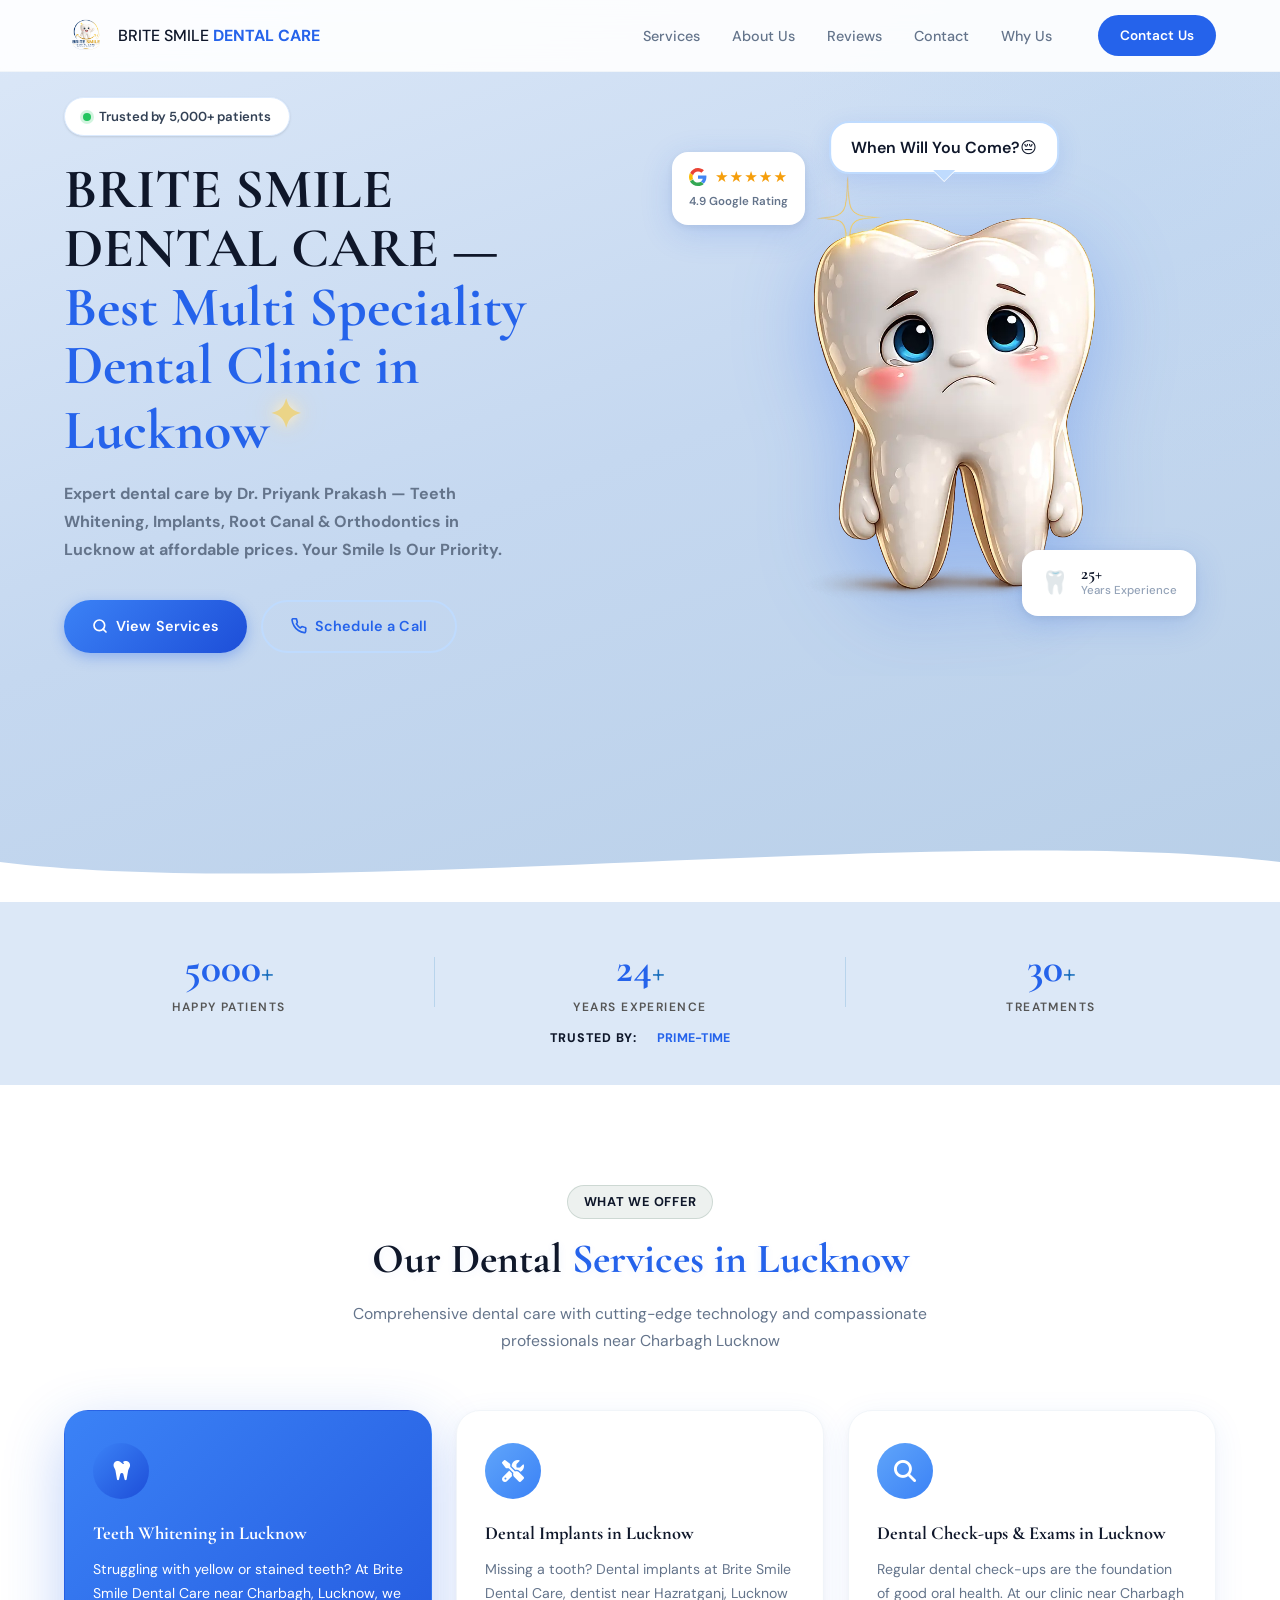
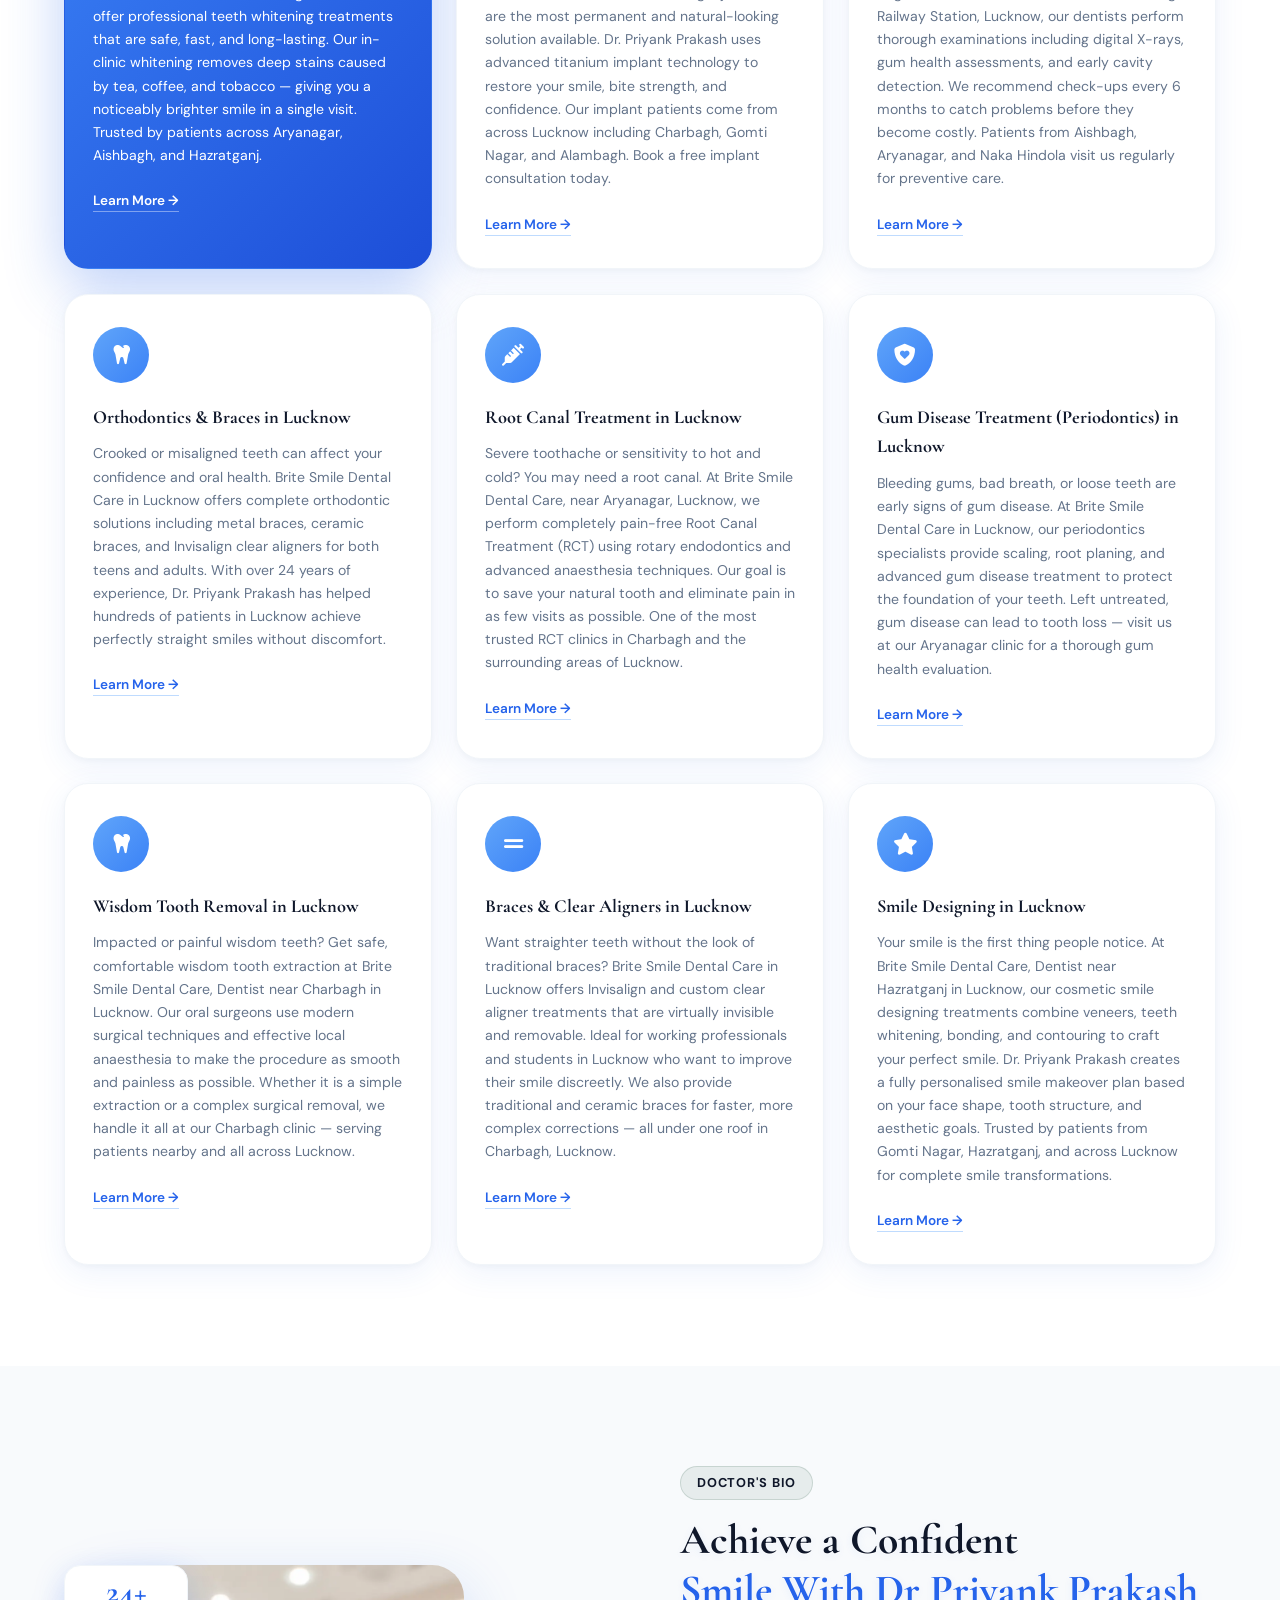
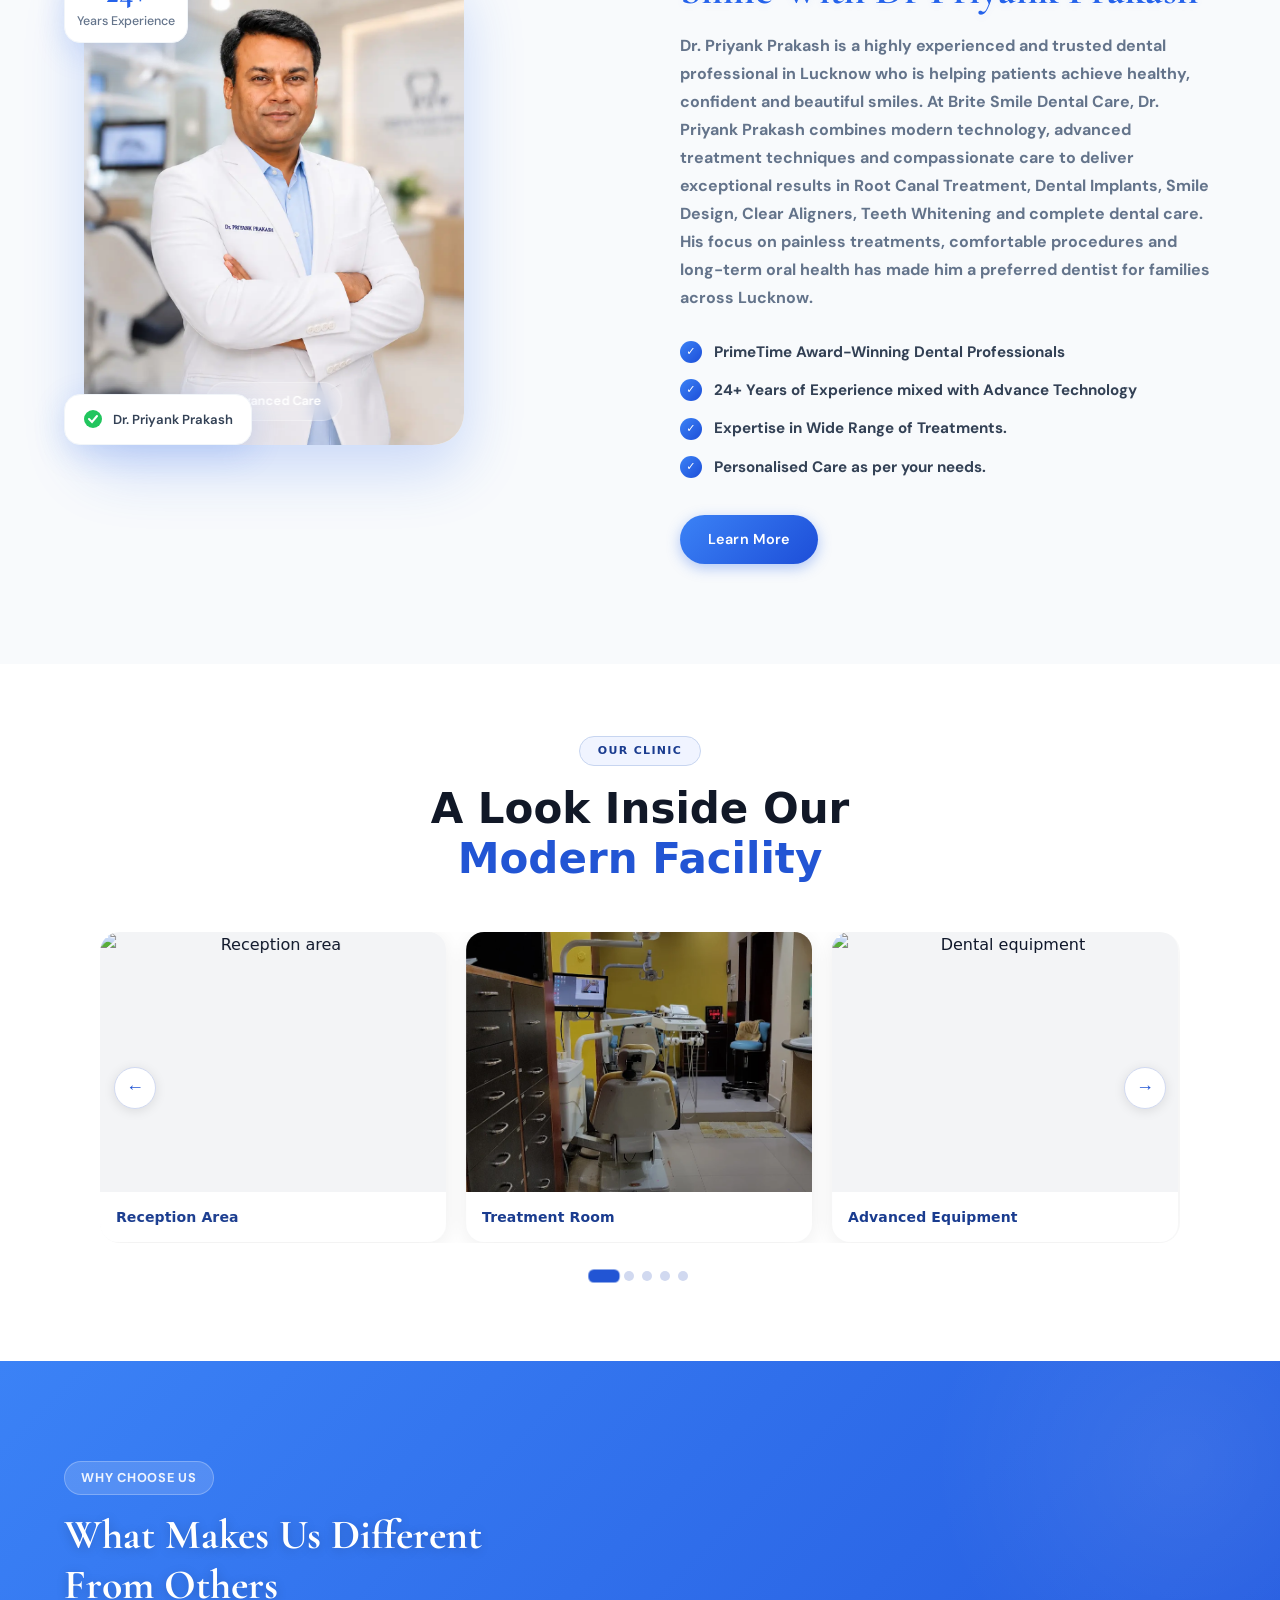
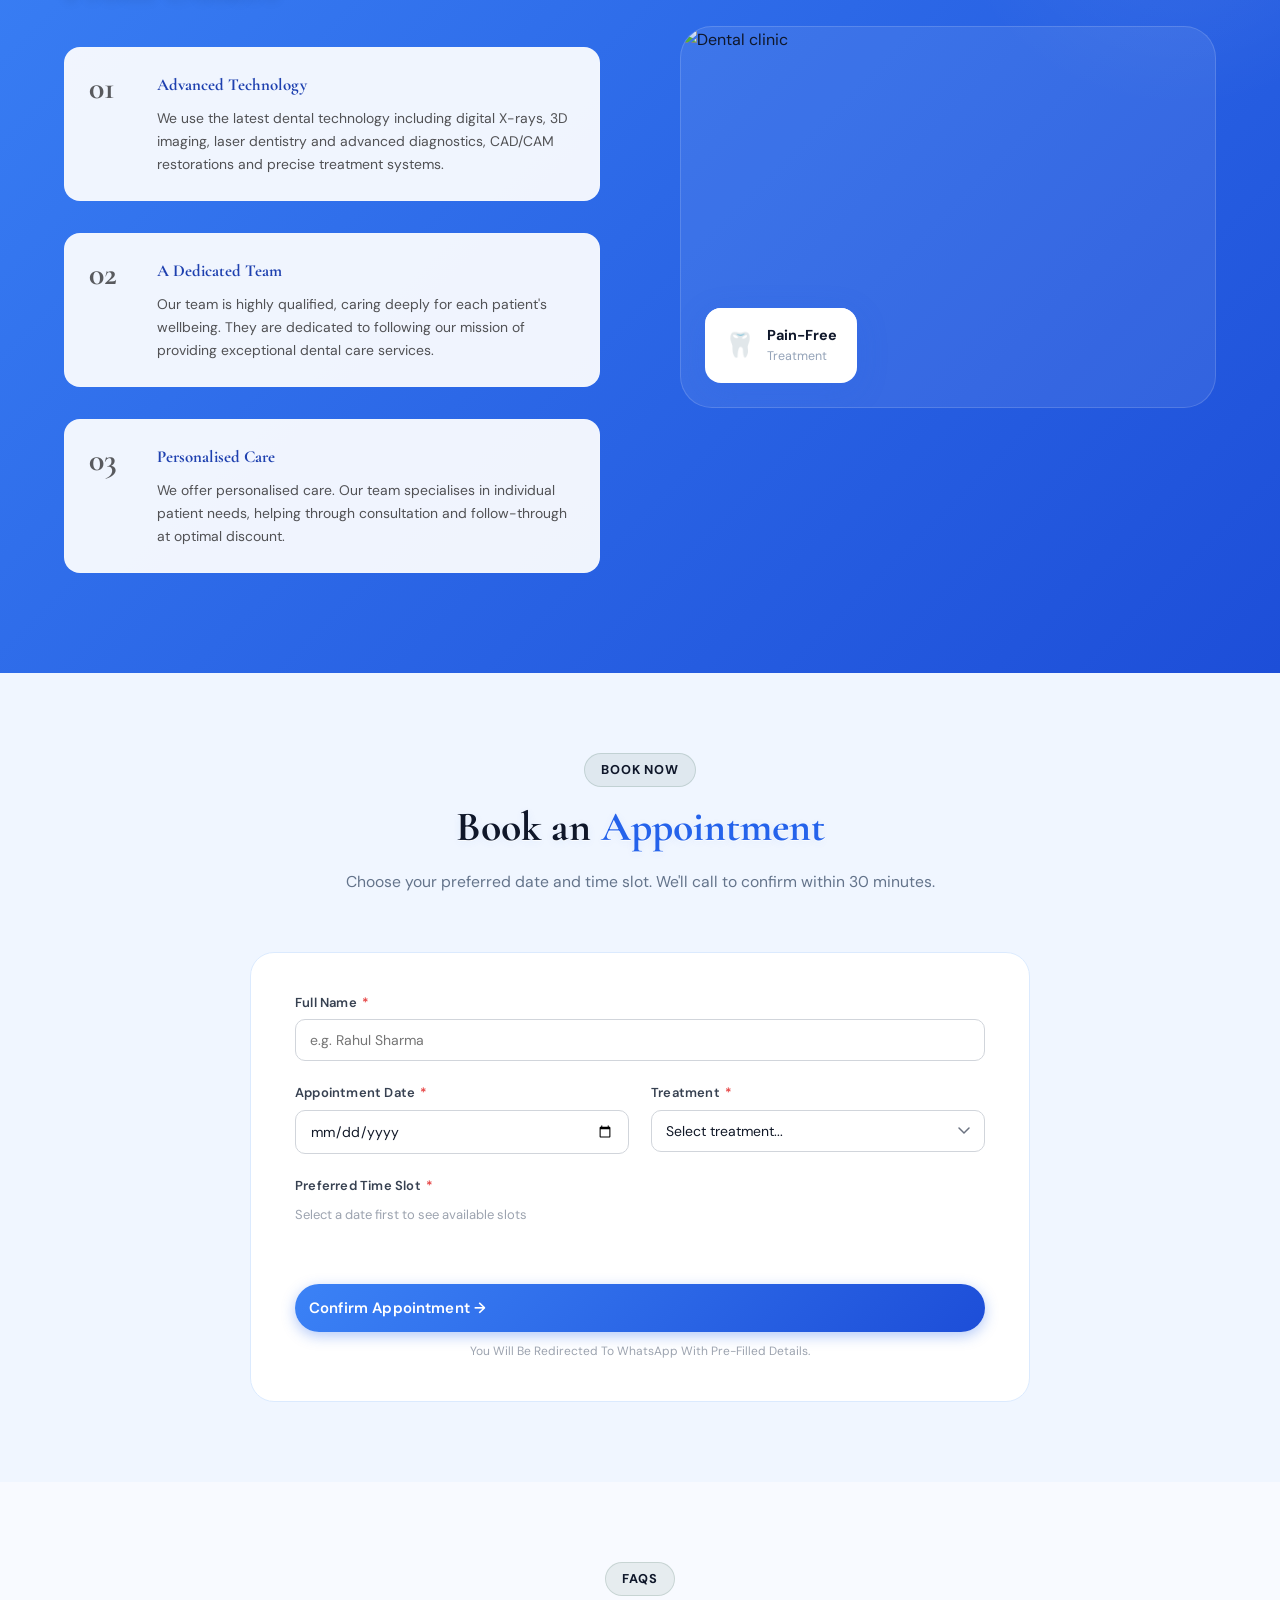
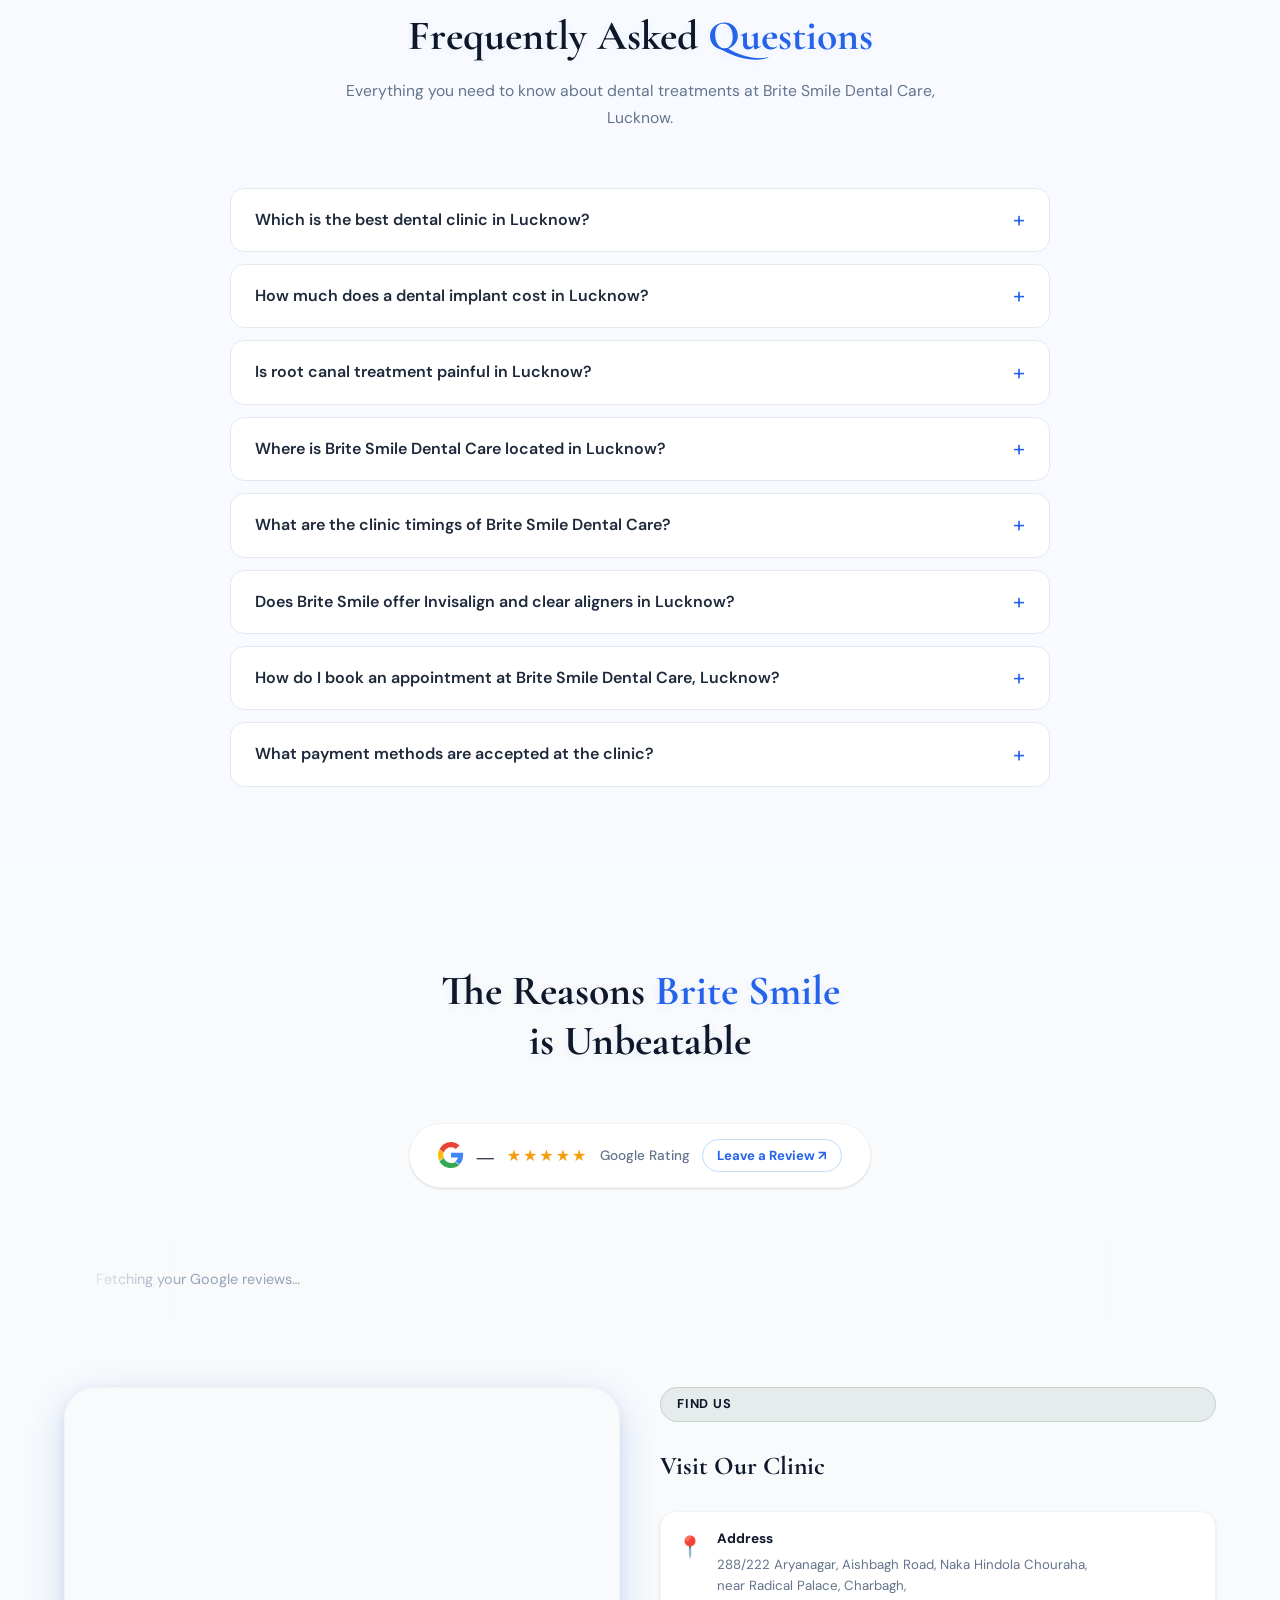
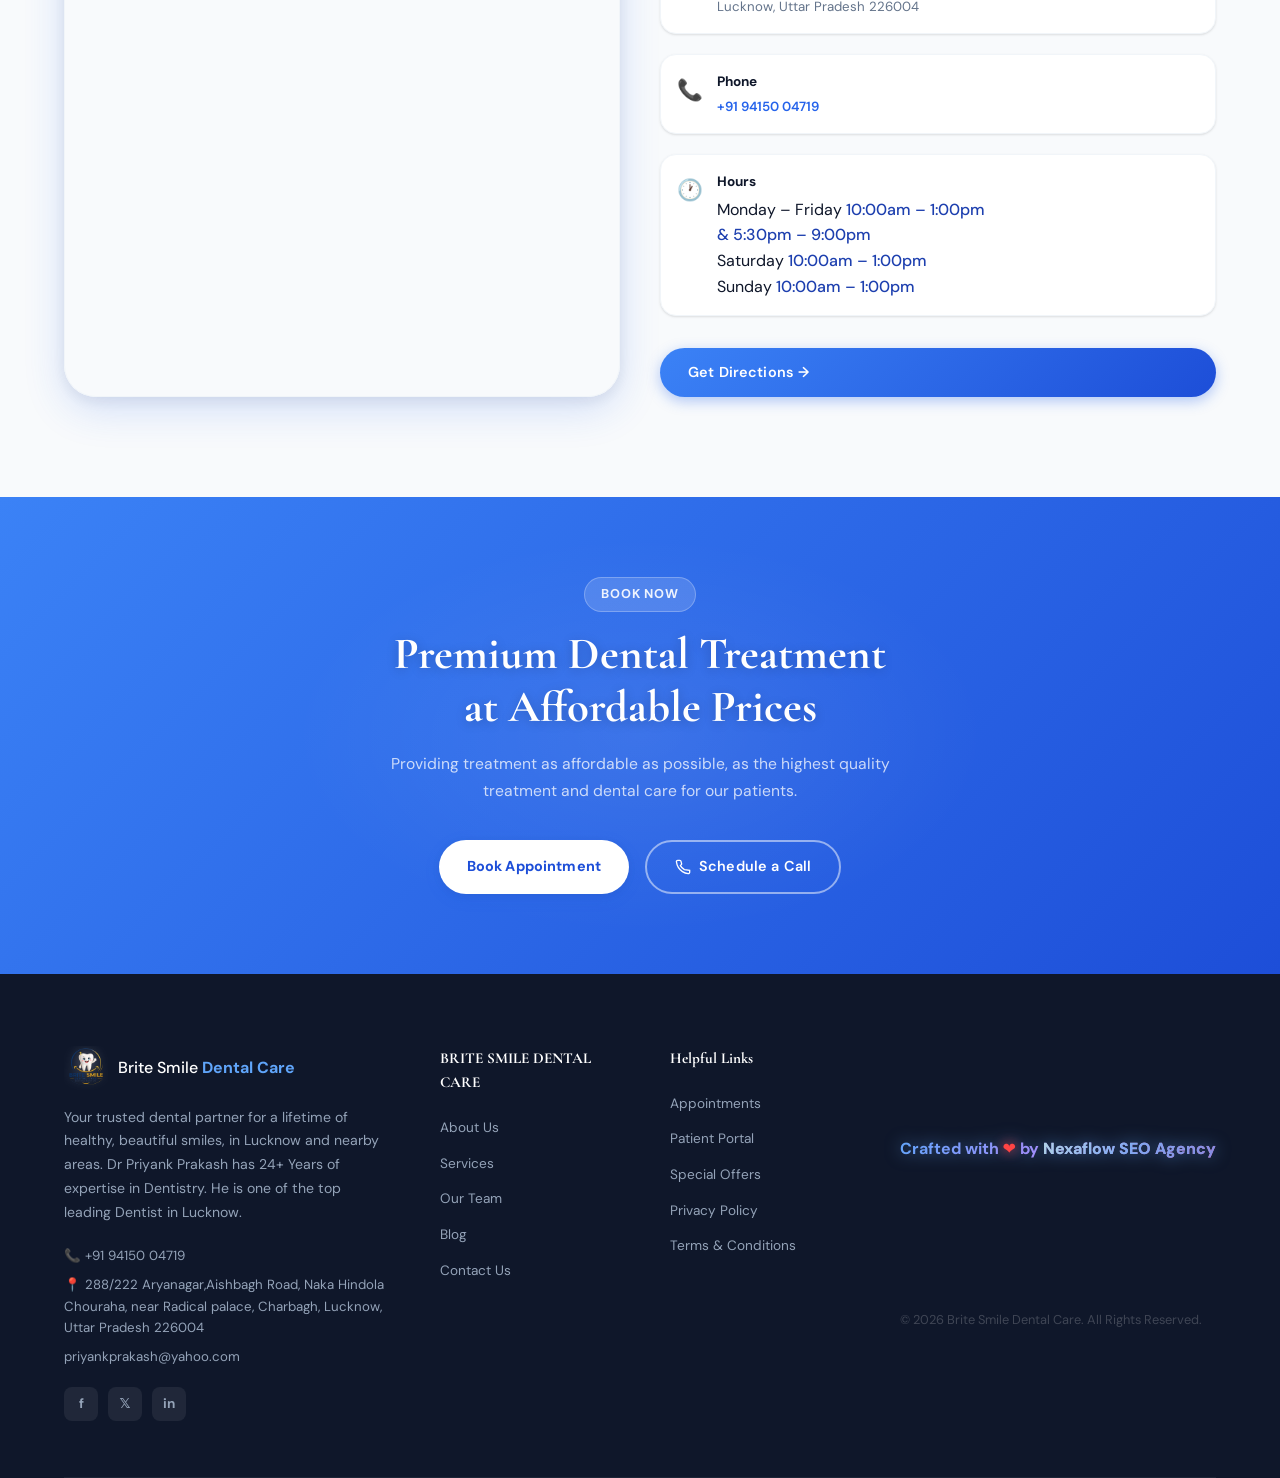
==== commit ca038dee: "Update index.html" ====
--- a/index.html
+++ b/index.html
@@ -949,11 +949,10 @@
         "name": "Brite Smile Dental Care"
       }
     },
-    "sameAs": [
-      "https://www.facebook.com/share/1C3V6jYXGE/?mibextid=wwXIfr",
-      "https://www.instagram.com/britesmiledentalcare"
-    ]
-  },
+"sameAs": [
+  "https://www.facebook.com/YourPageNameHere",
+  "https://www.instagram.com/britesmiledentalcare/"
+]
   {
     "@context": "https://schema.org",
     "@type": "WebSite",
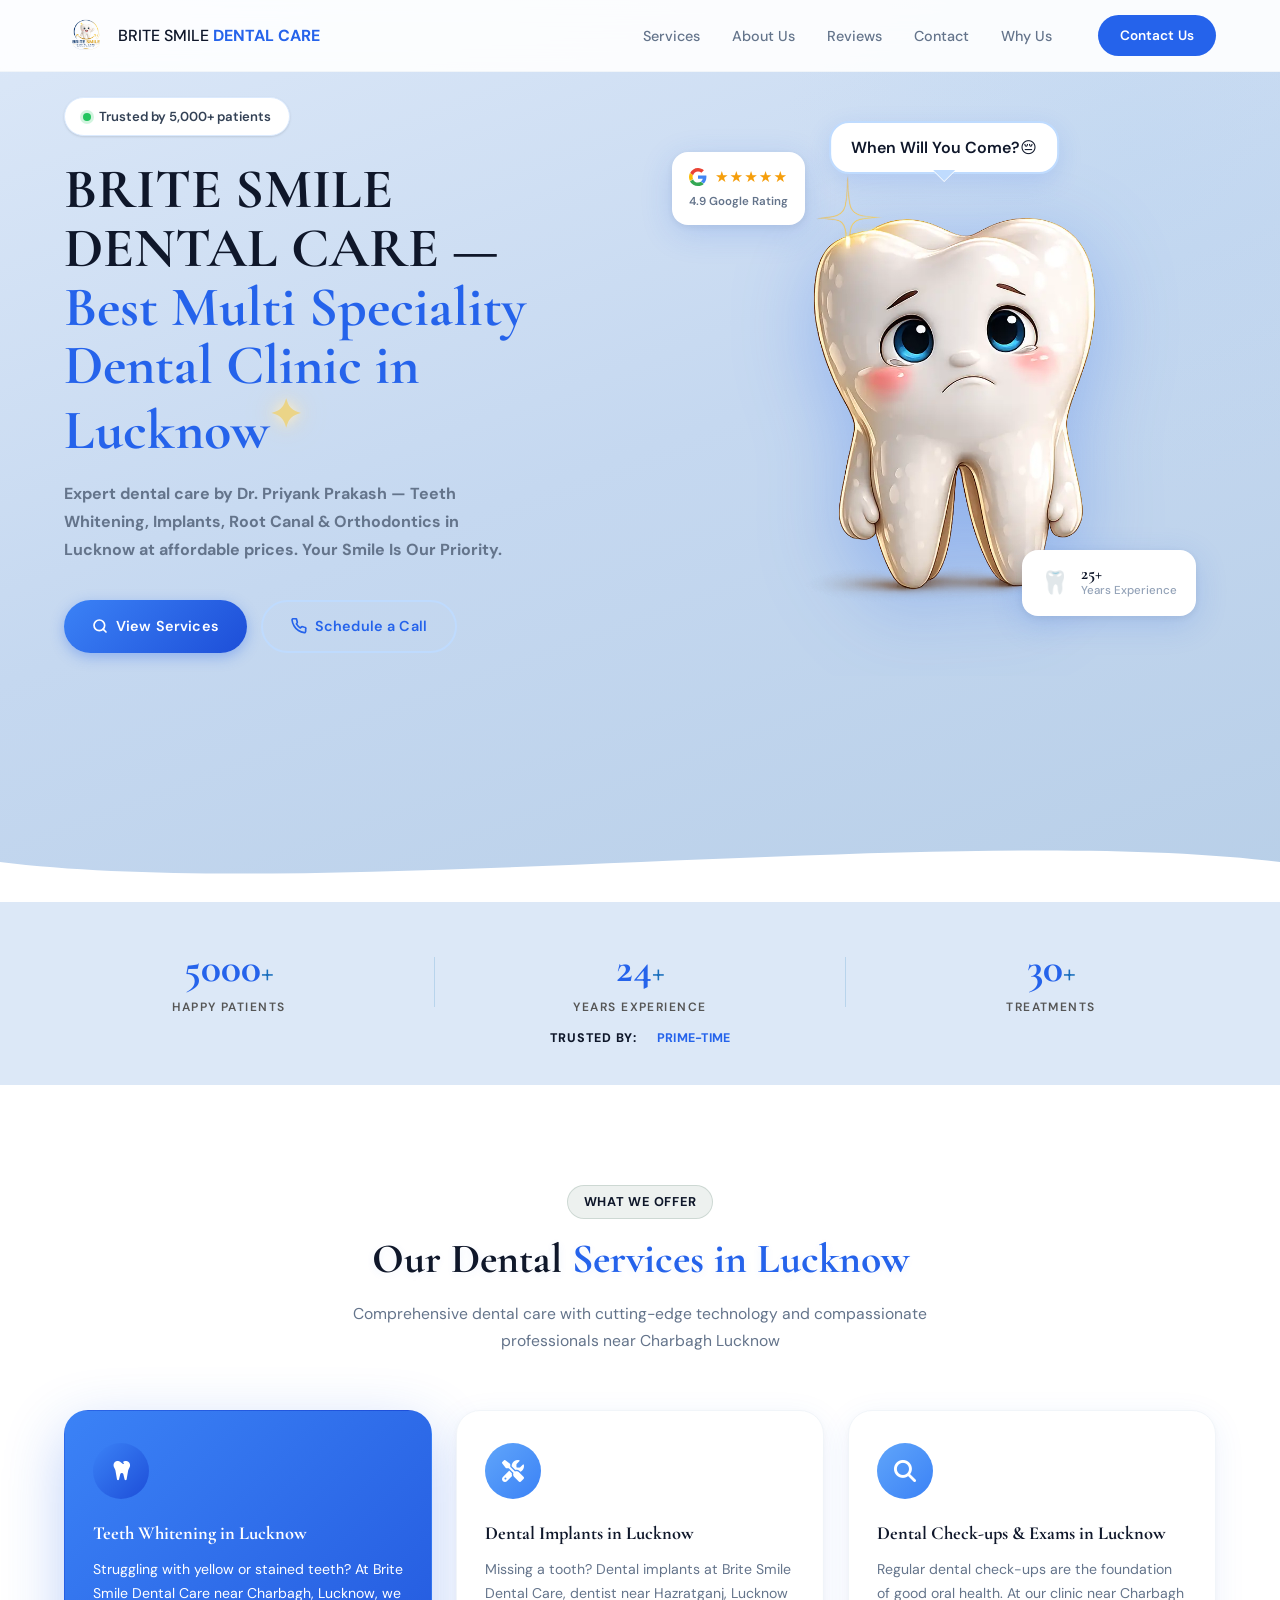
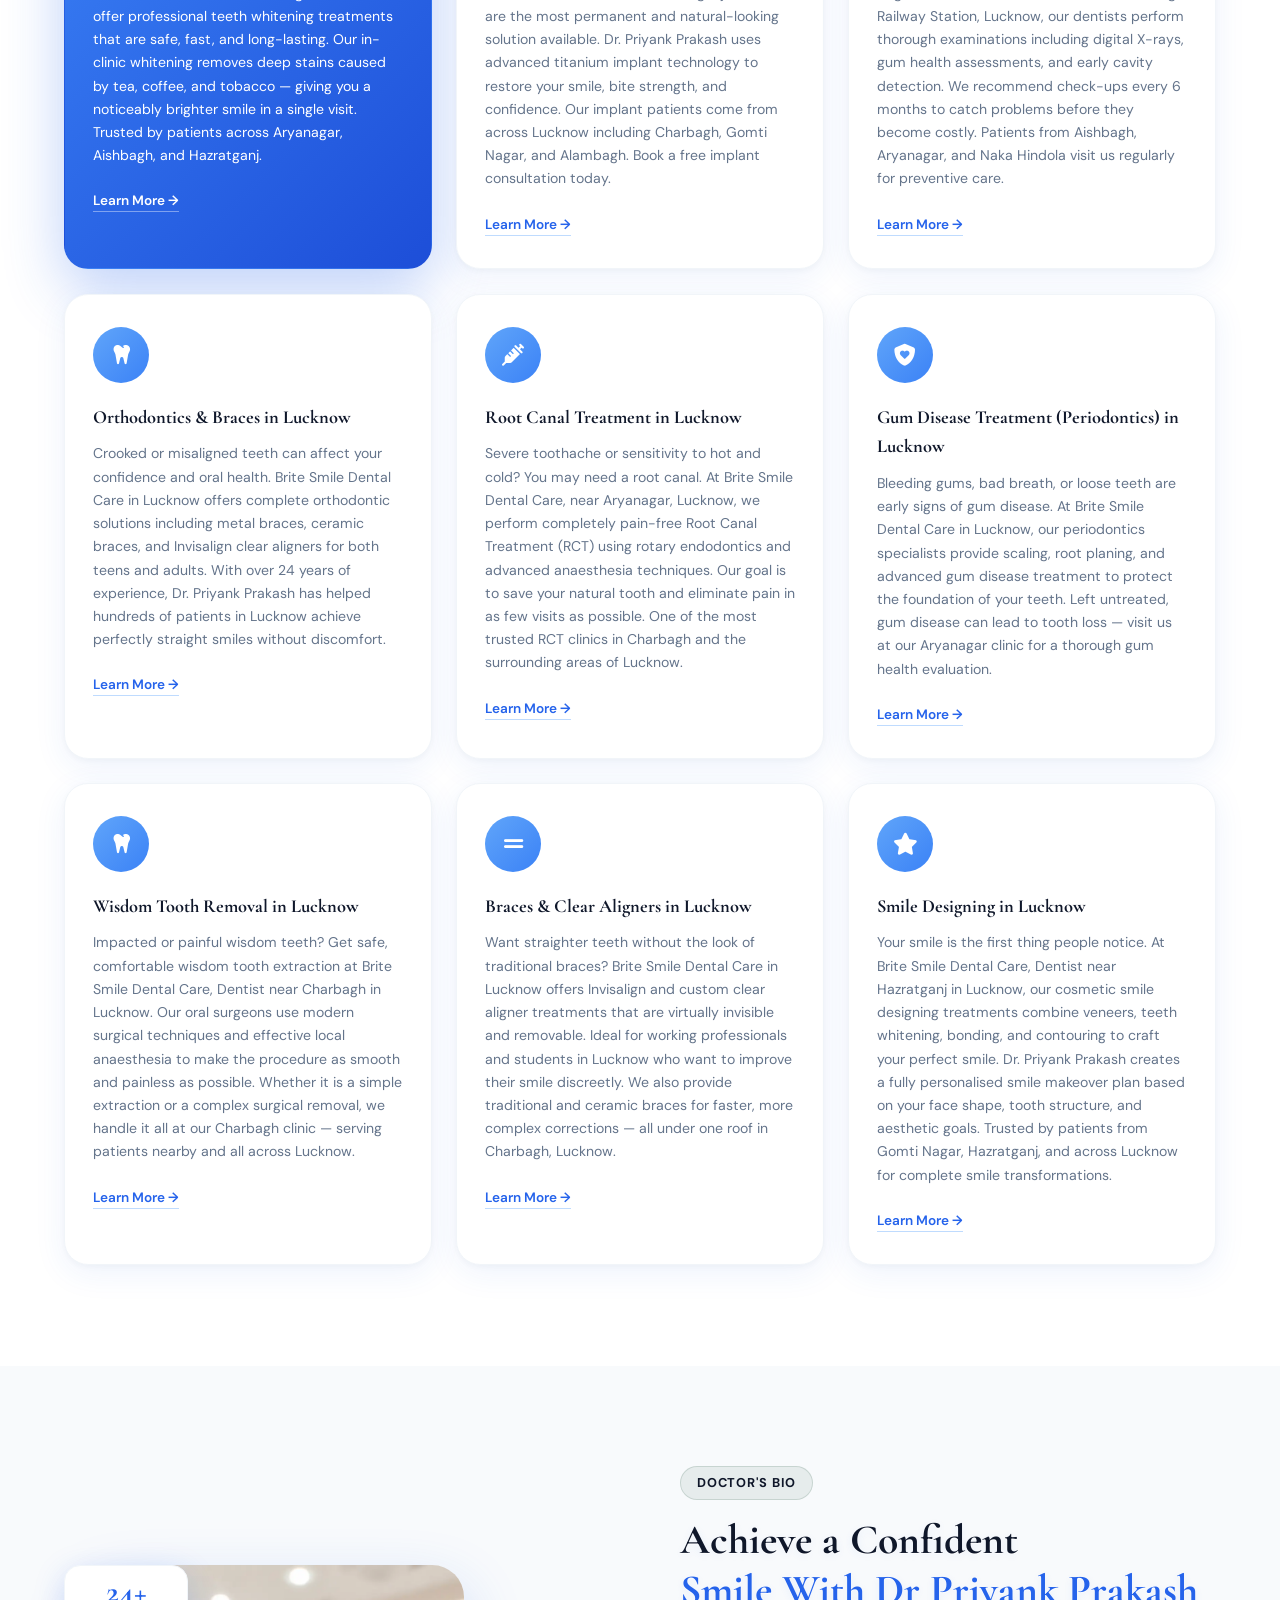
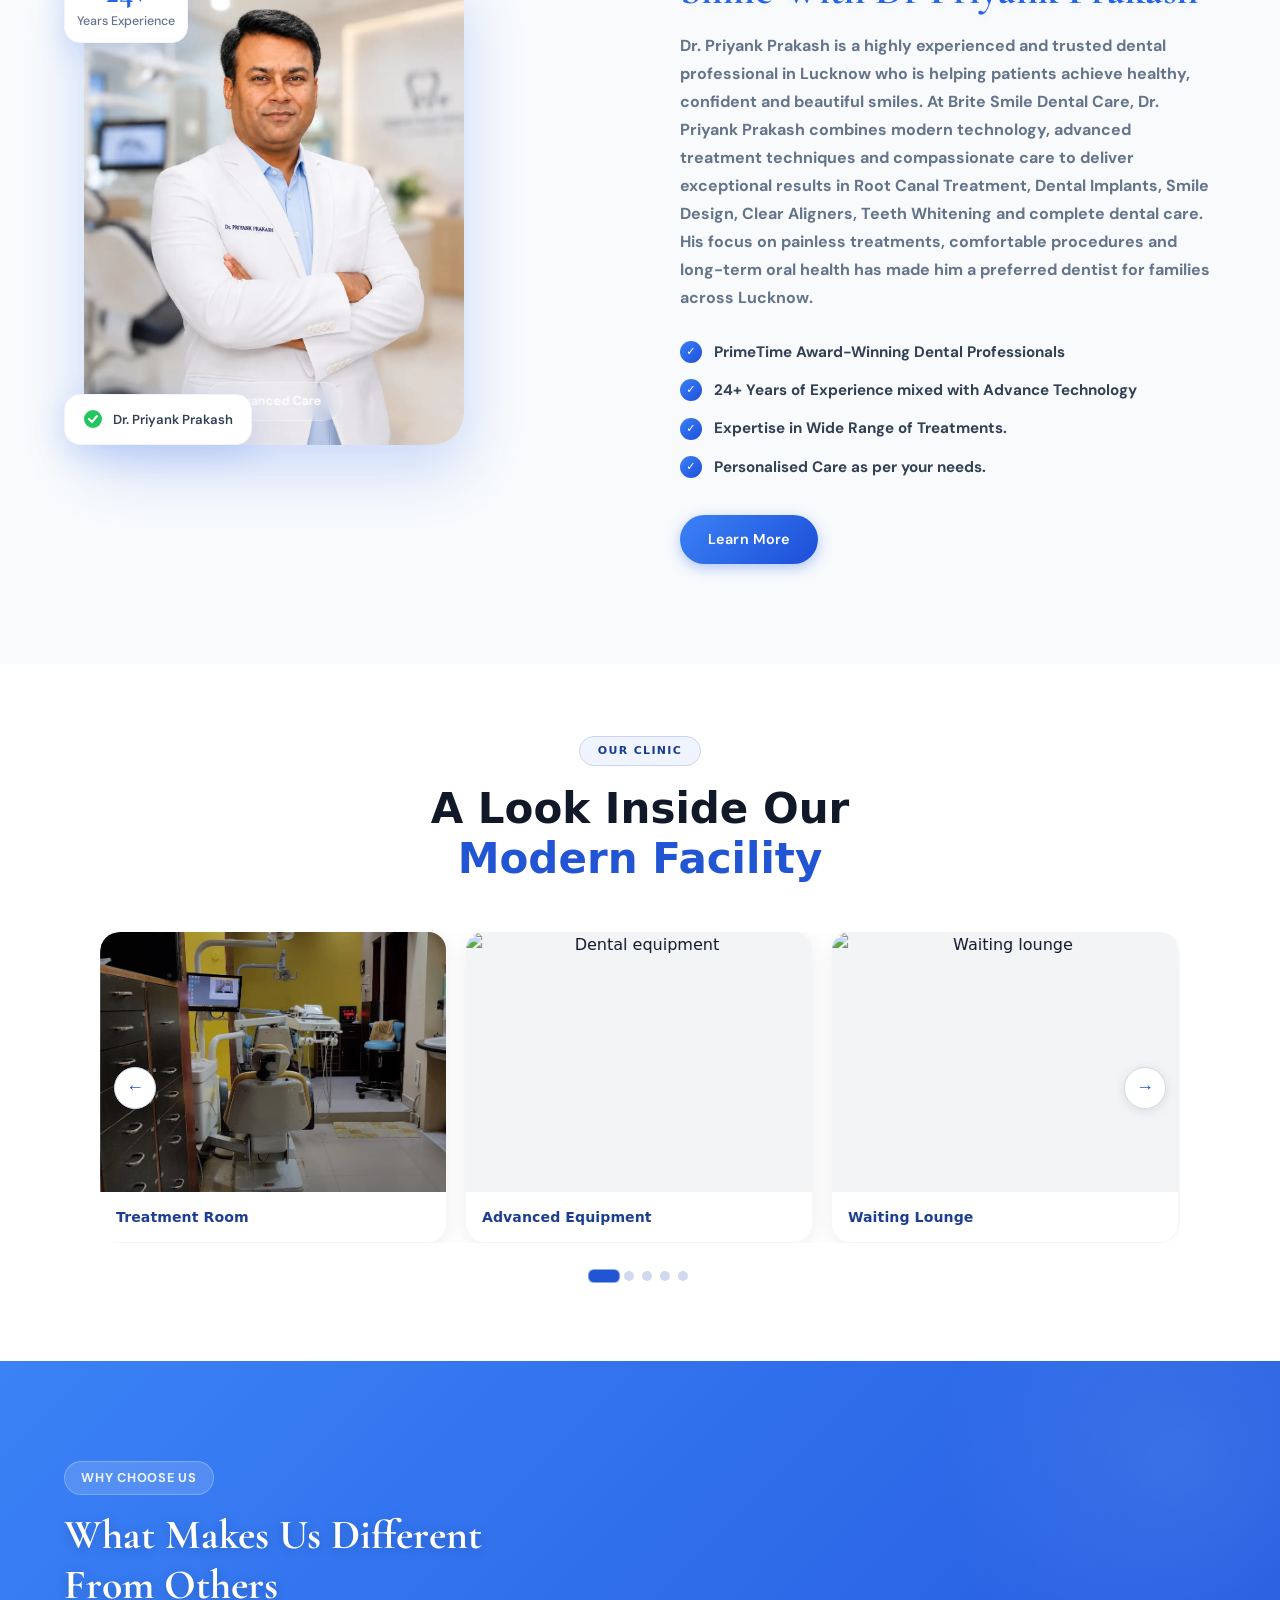
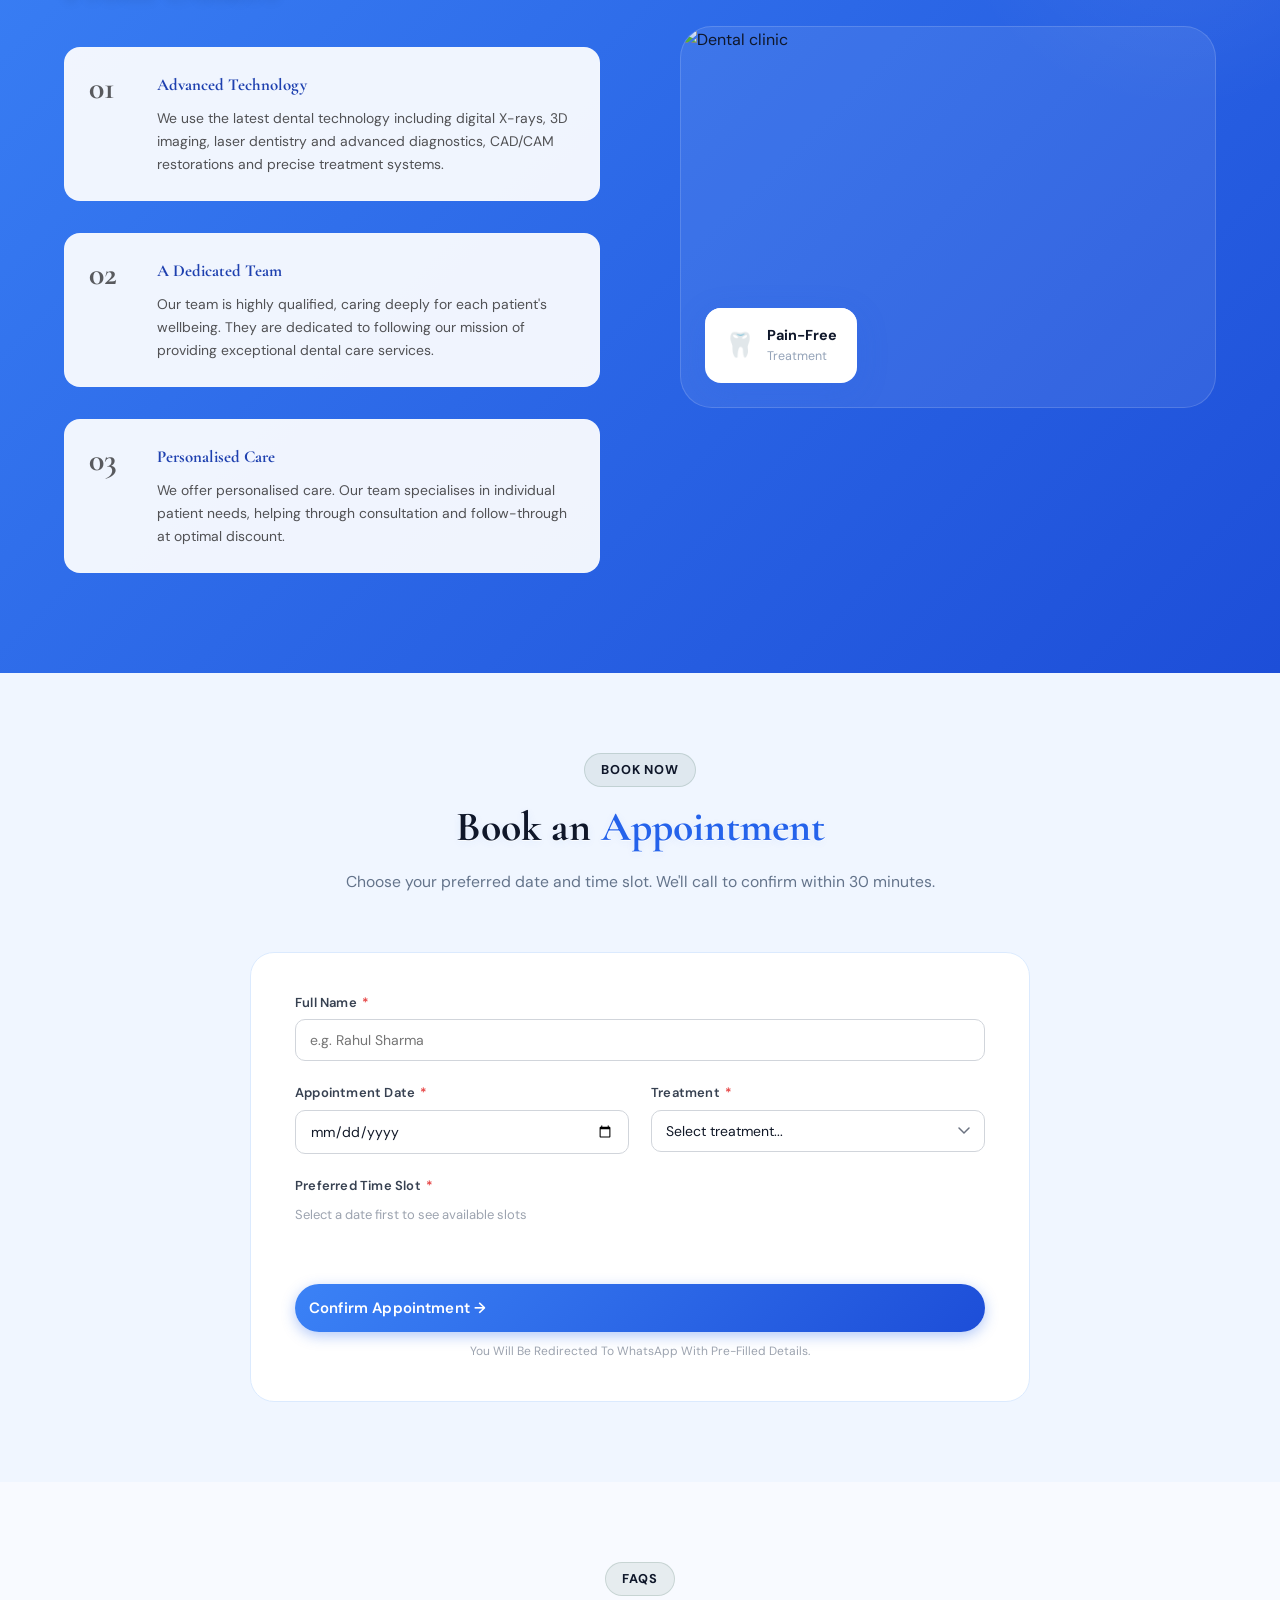
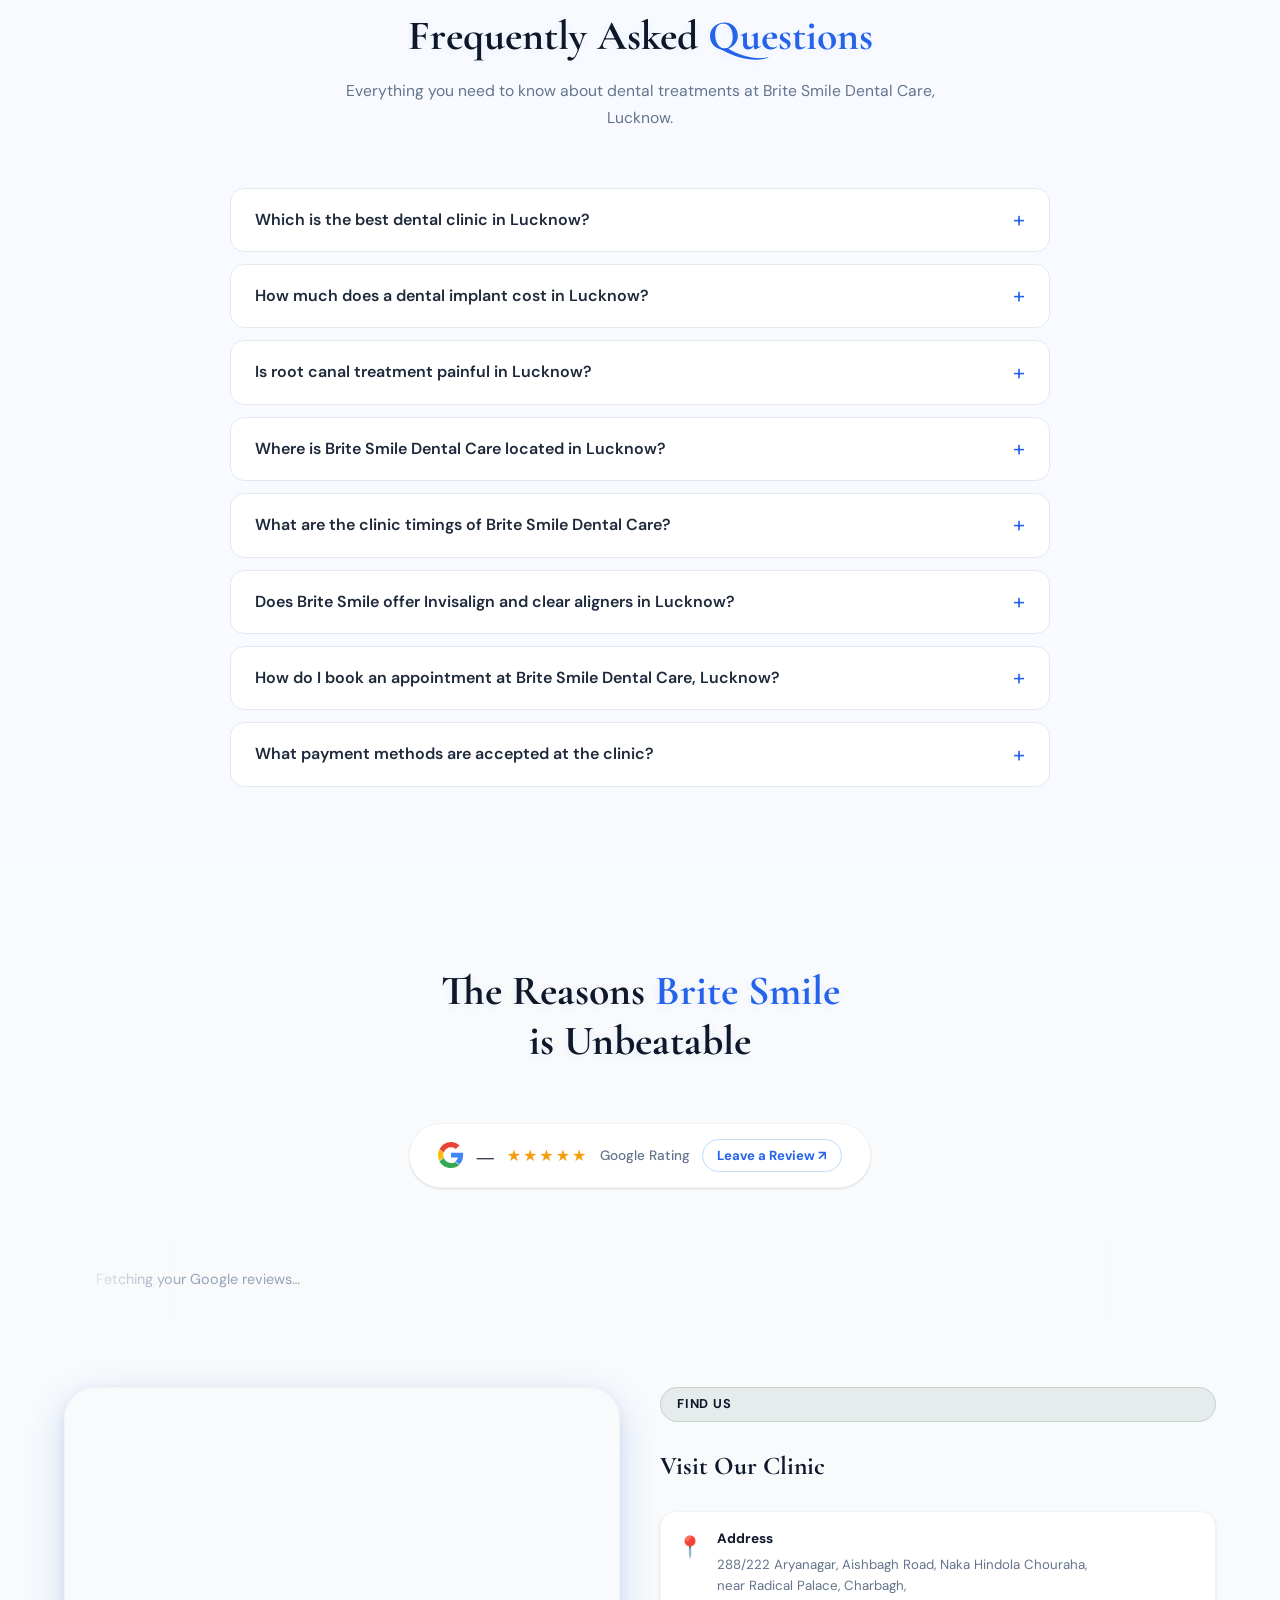
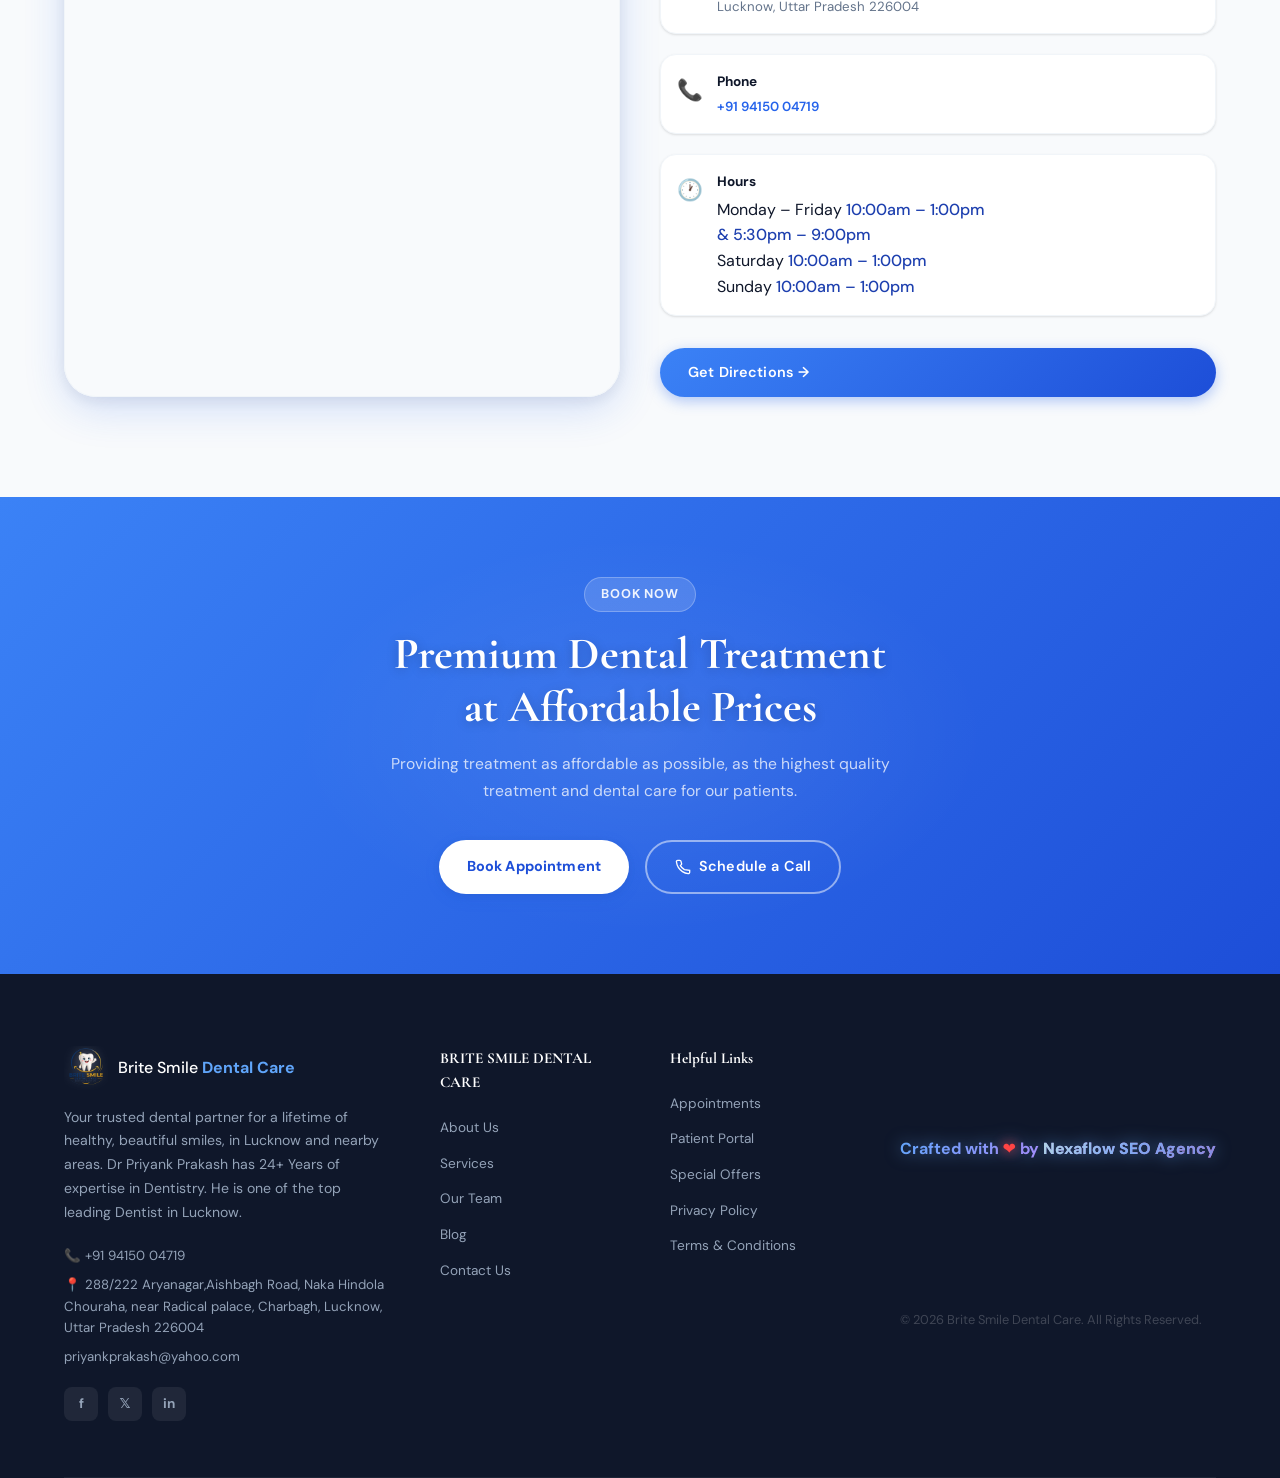
==== commit 1a5dc9f0: "Update index.html" ====
--- a/index.html
+++ b/index.html
@@ -46,8 +46,8 @@
         <span>BRITE SMILE <strong>DENTAL CARE</strong></span>
       </a>
       <ul class="nav-links">
-        <li><a href="#services">Services</a></li>
-        <li><a href="#about">About Us</a></li>
+        <li><a href="/services.html">Services</a></li>
+        <li><a href="/about.html">About Us</a></li>
         <li><a href="#reviews">Reviews</a></li>
         <li><a href="#book-appointment">Contact</a></li>
          <li><a href="#services">Why Us</a></li>
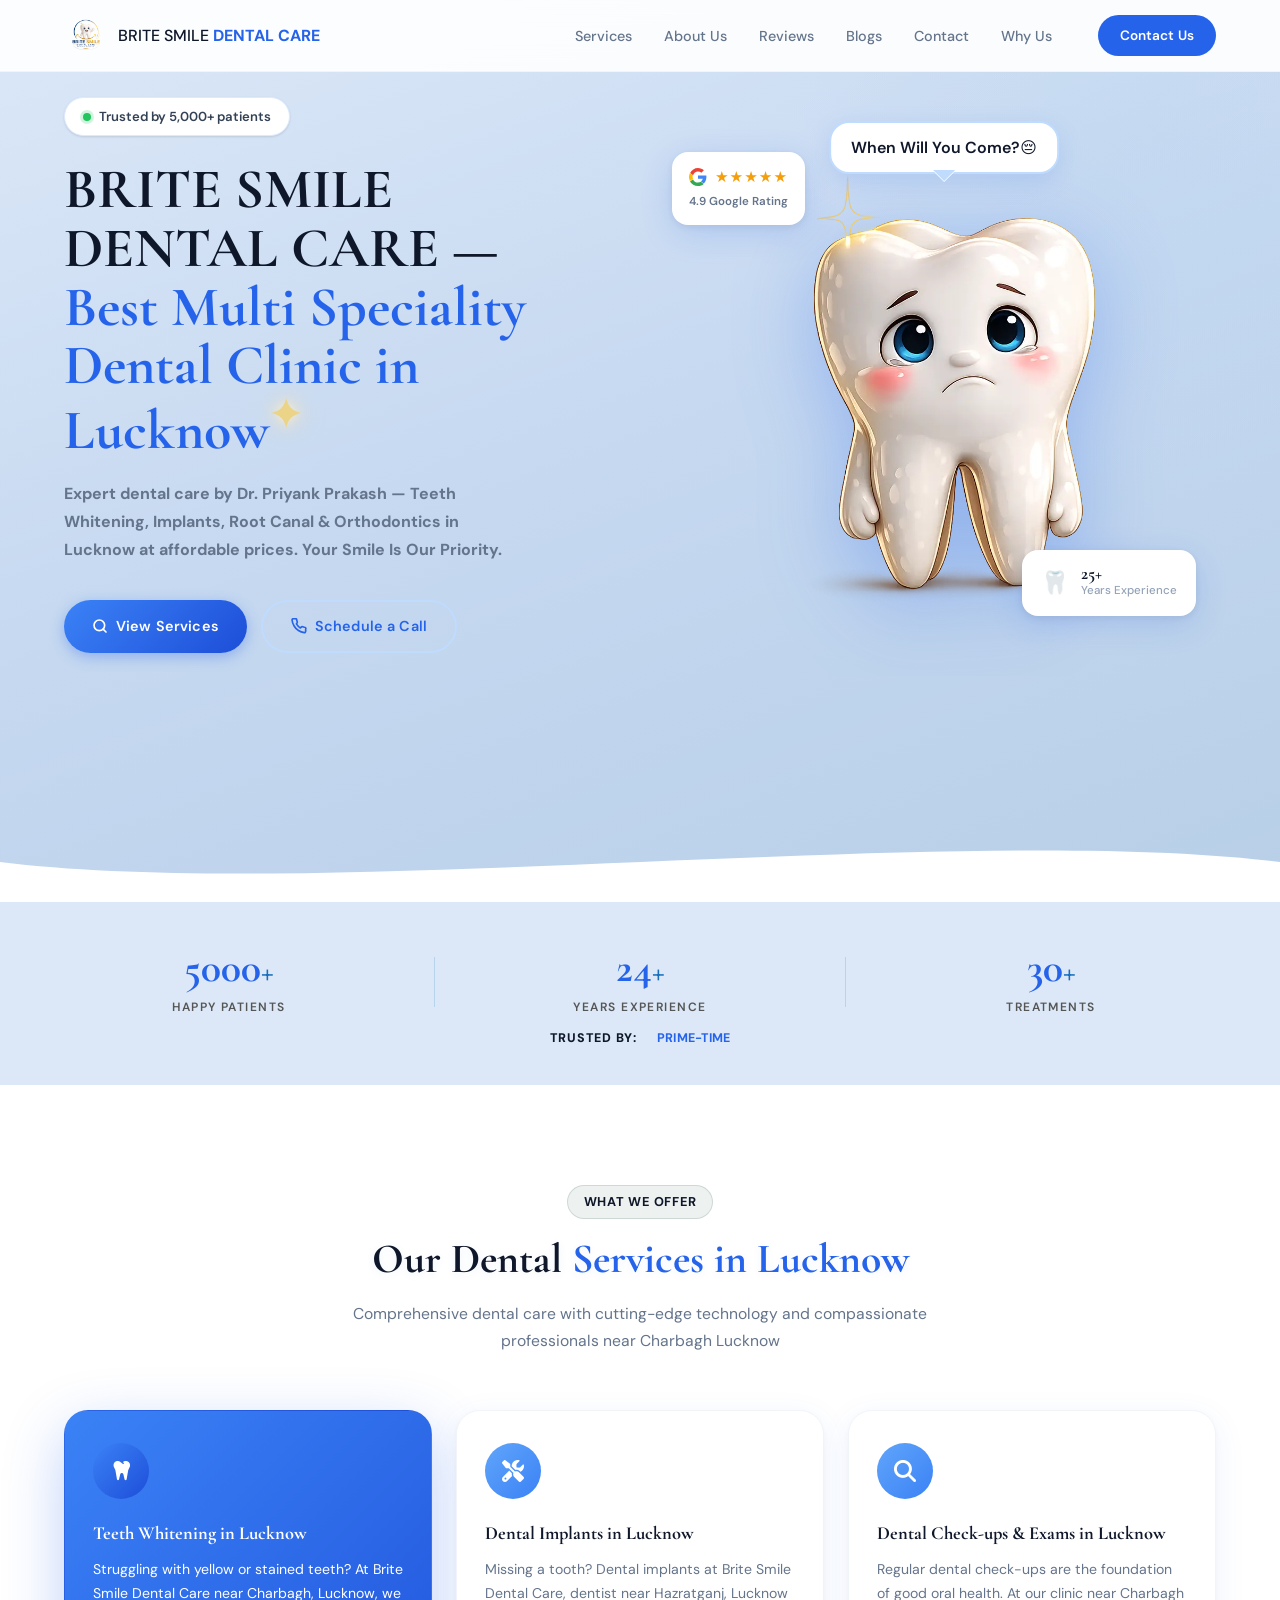
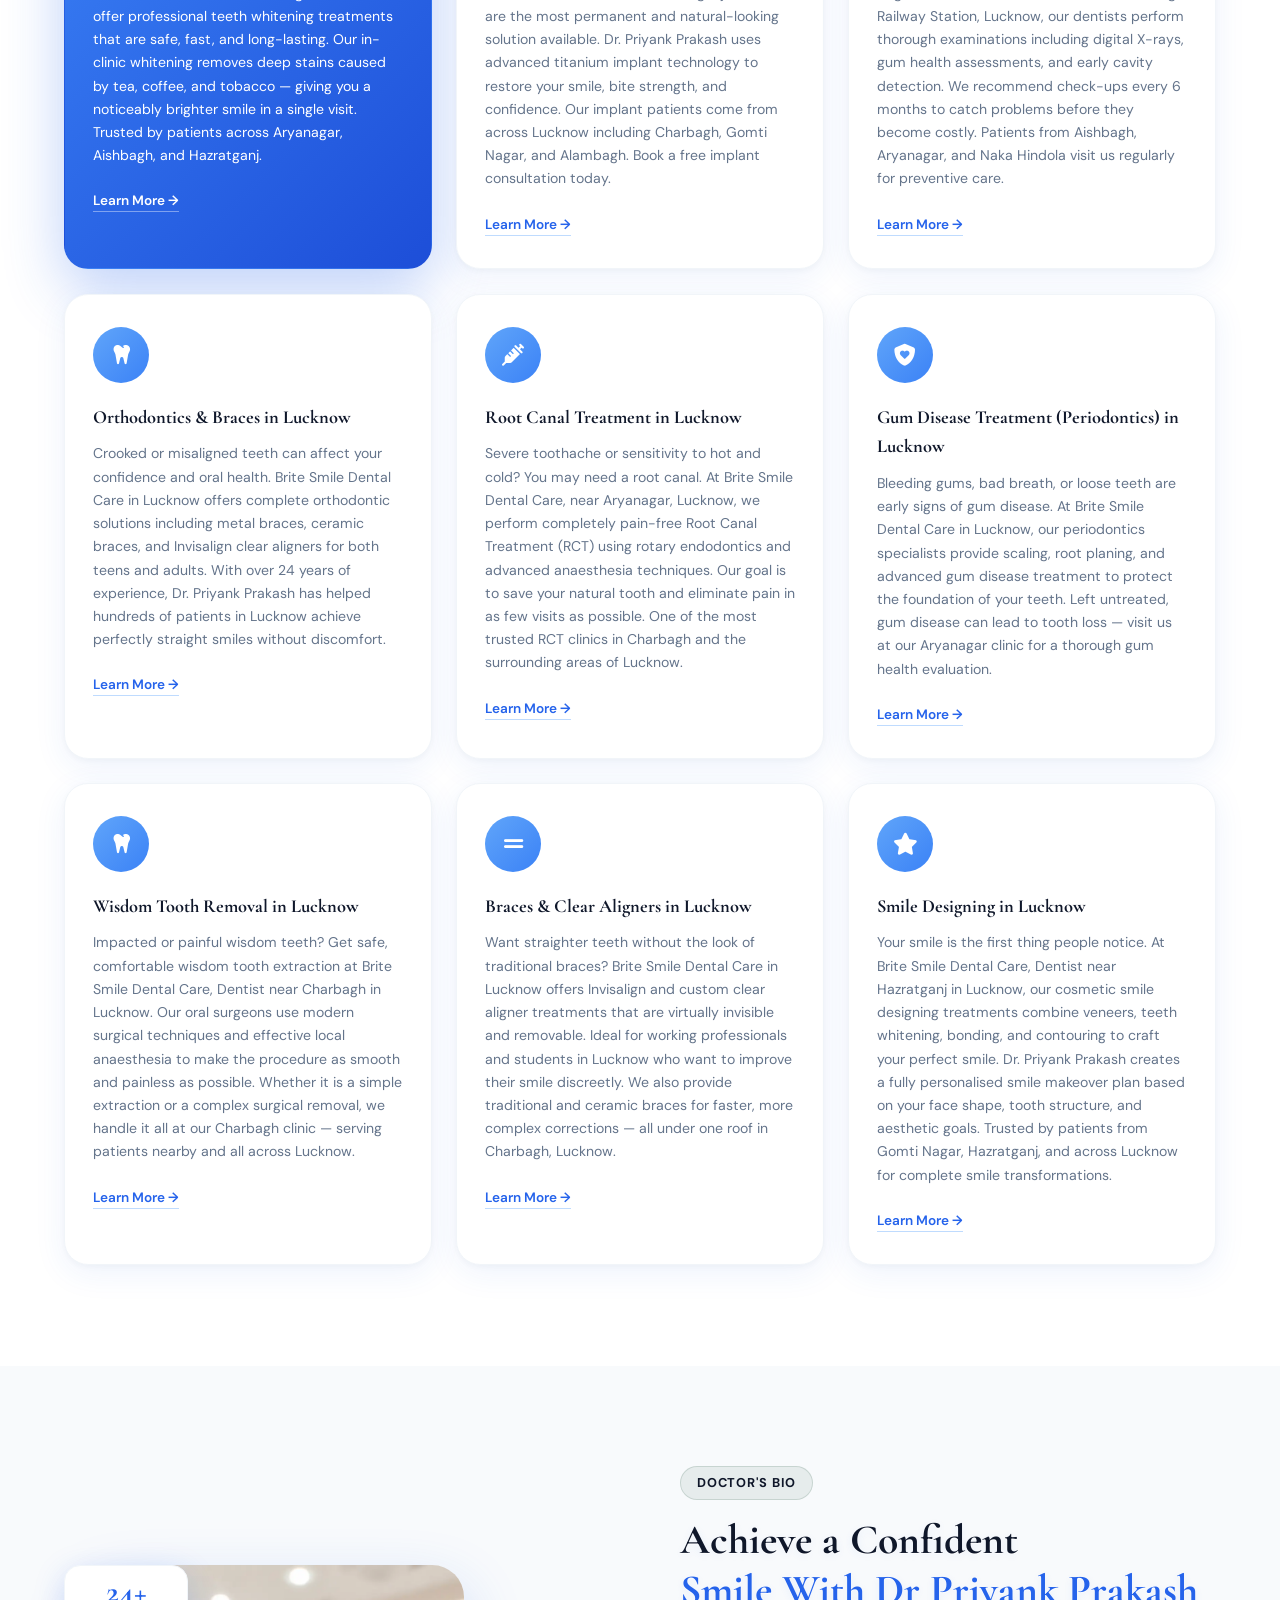
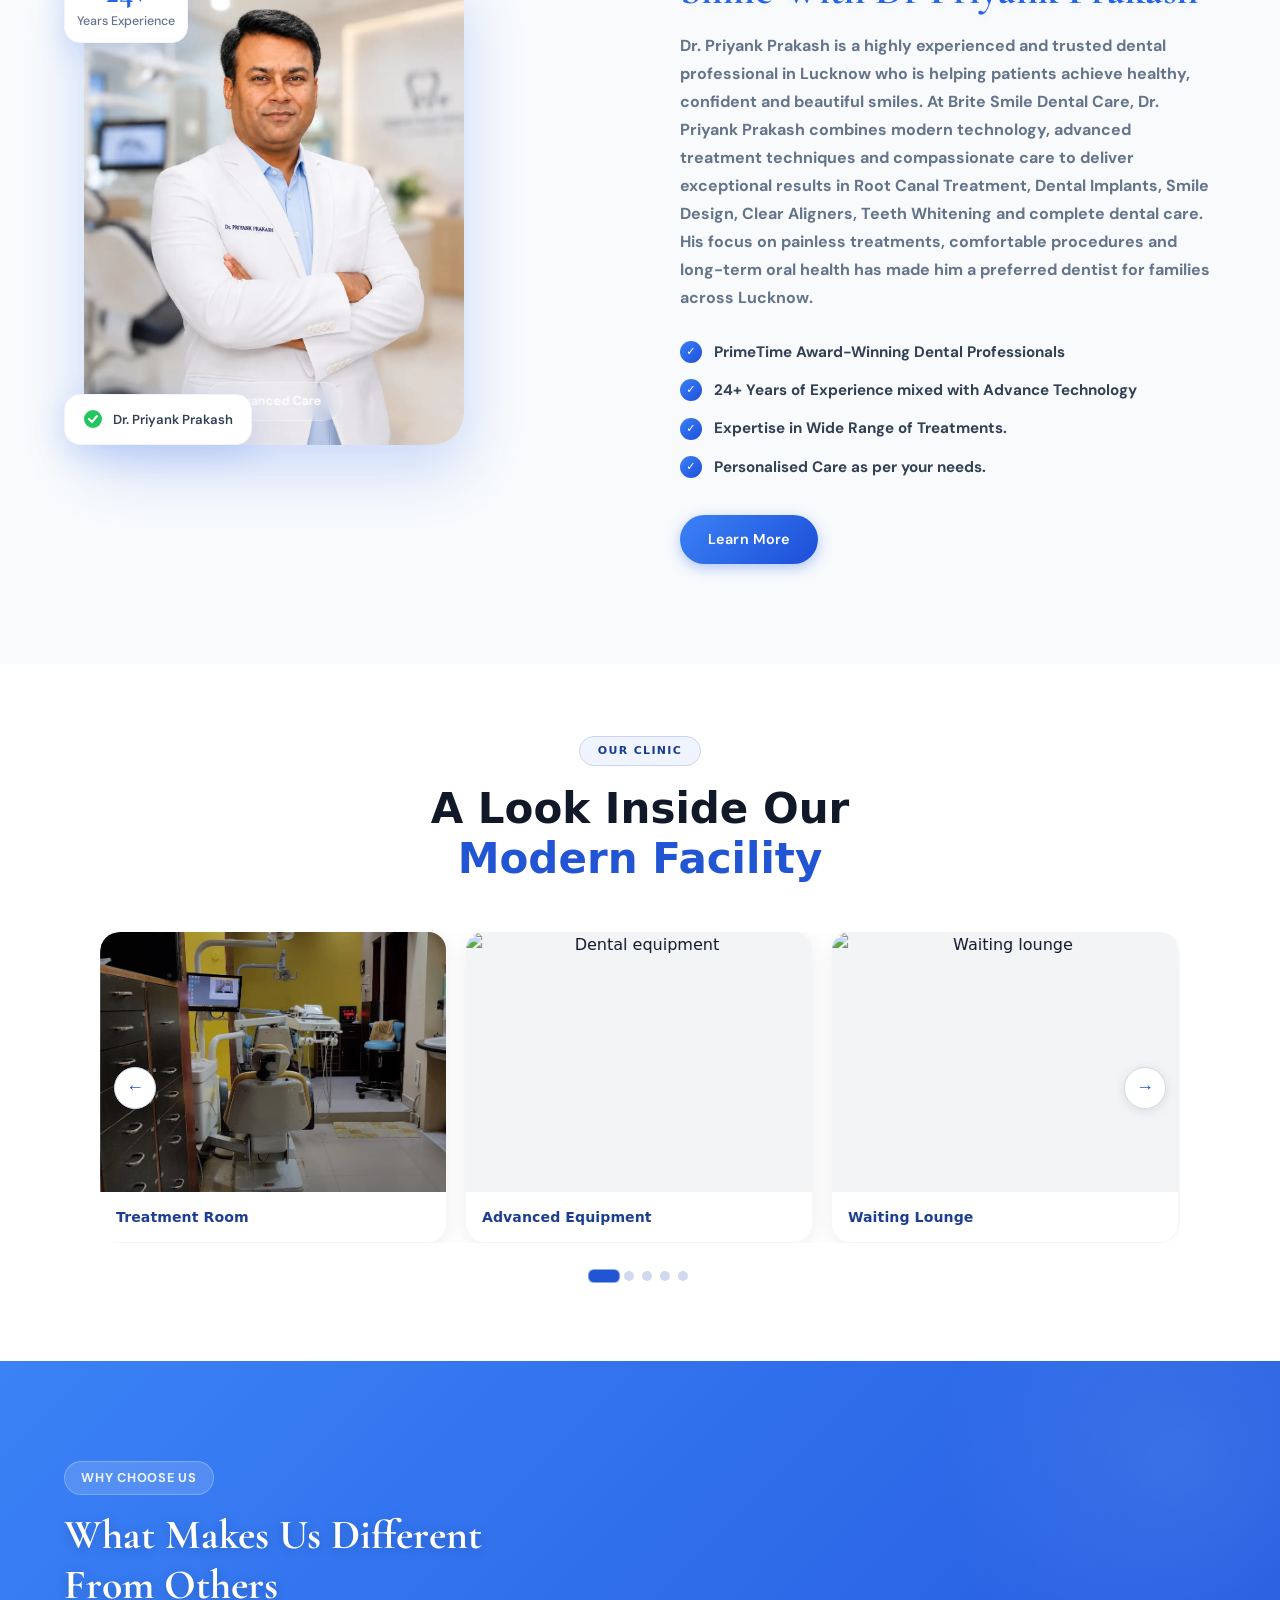
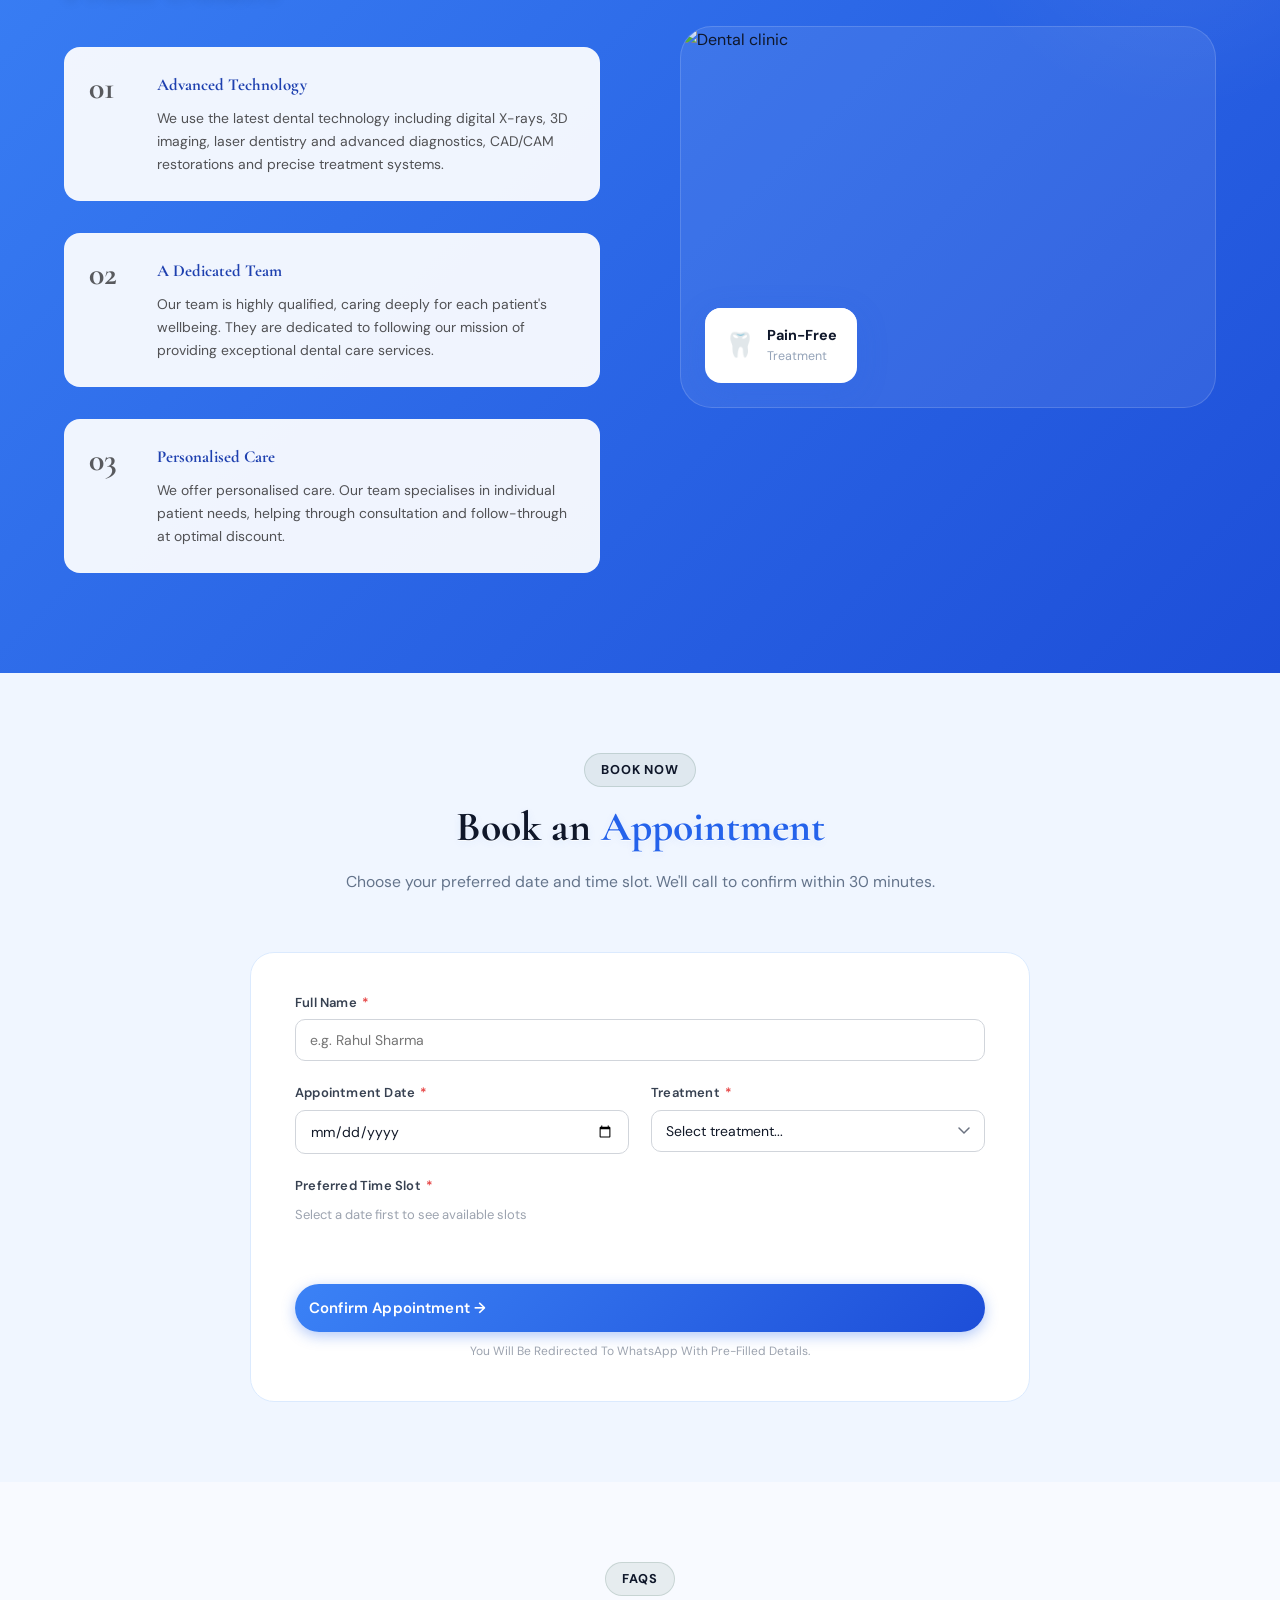
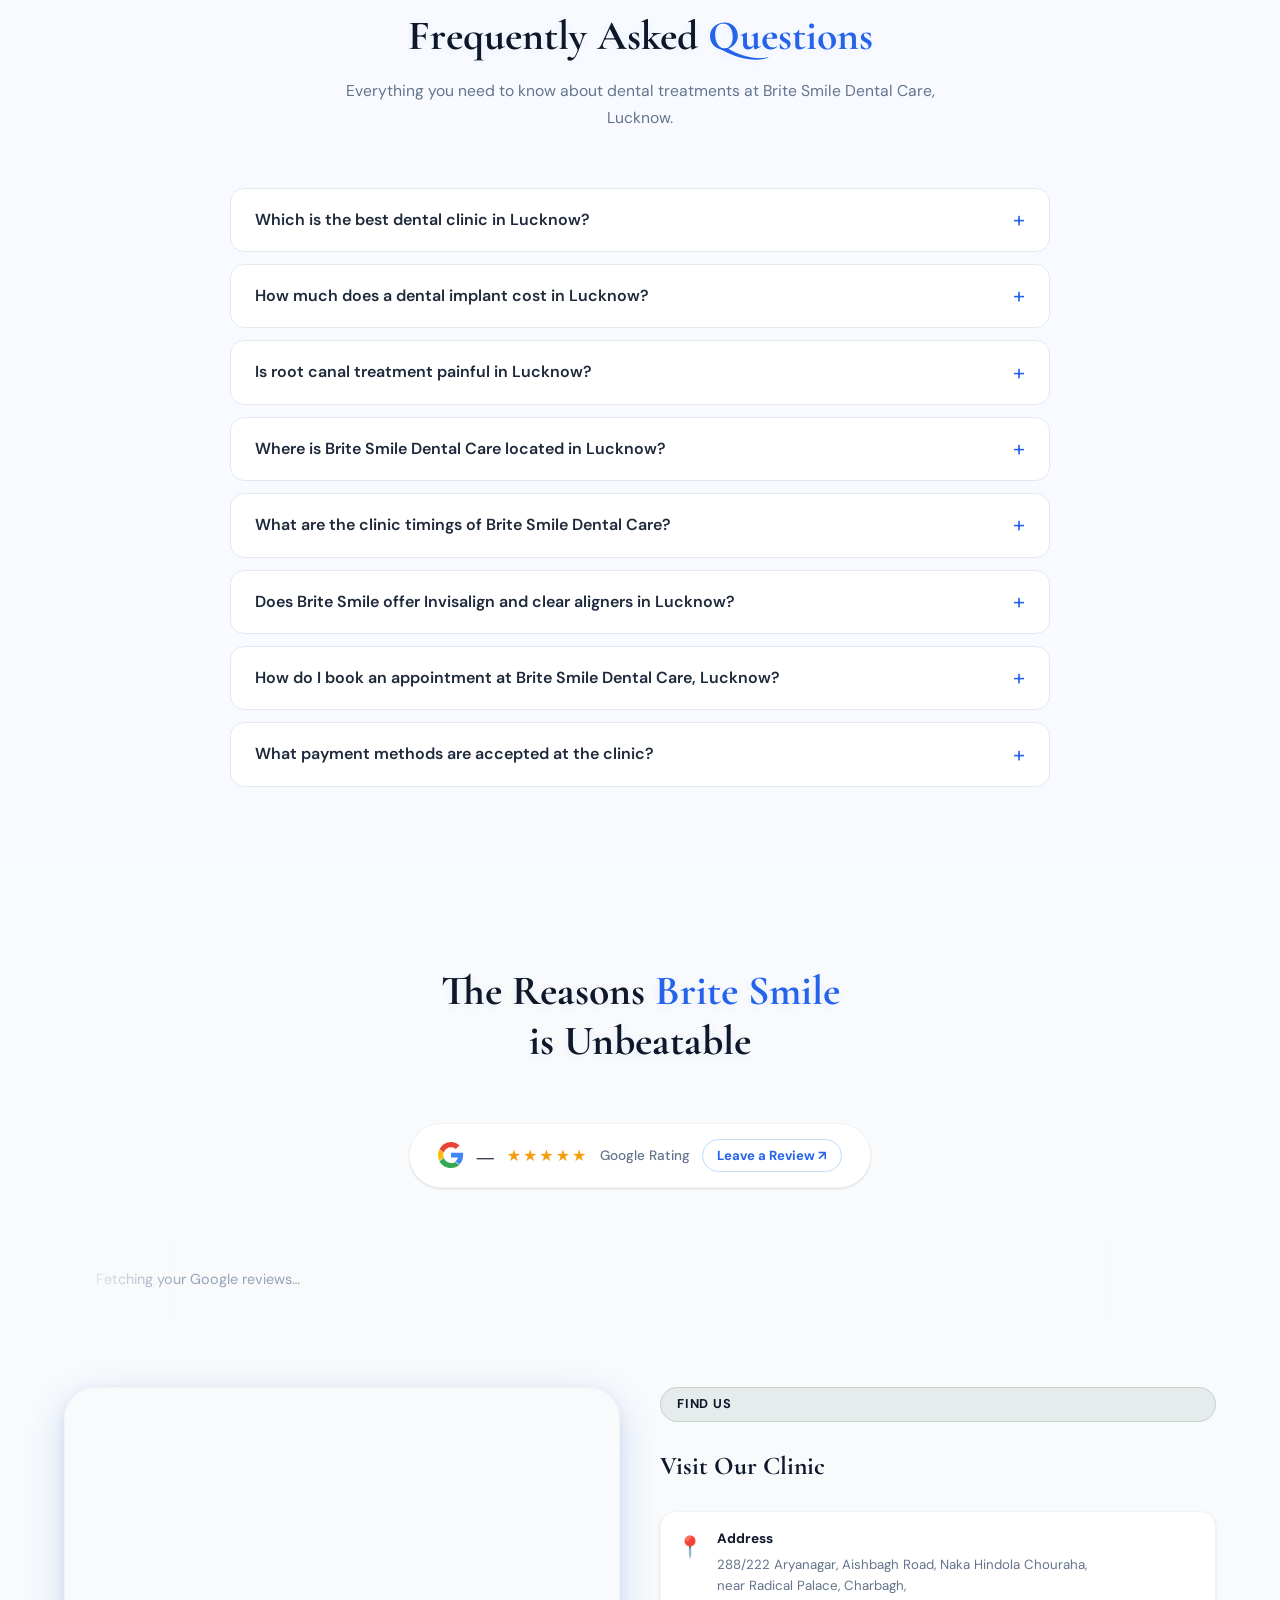
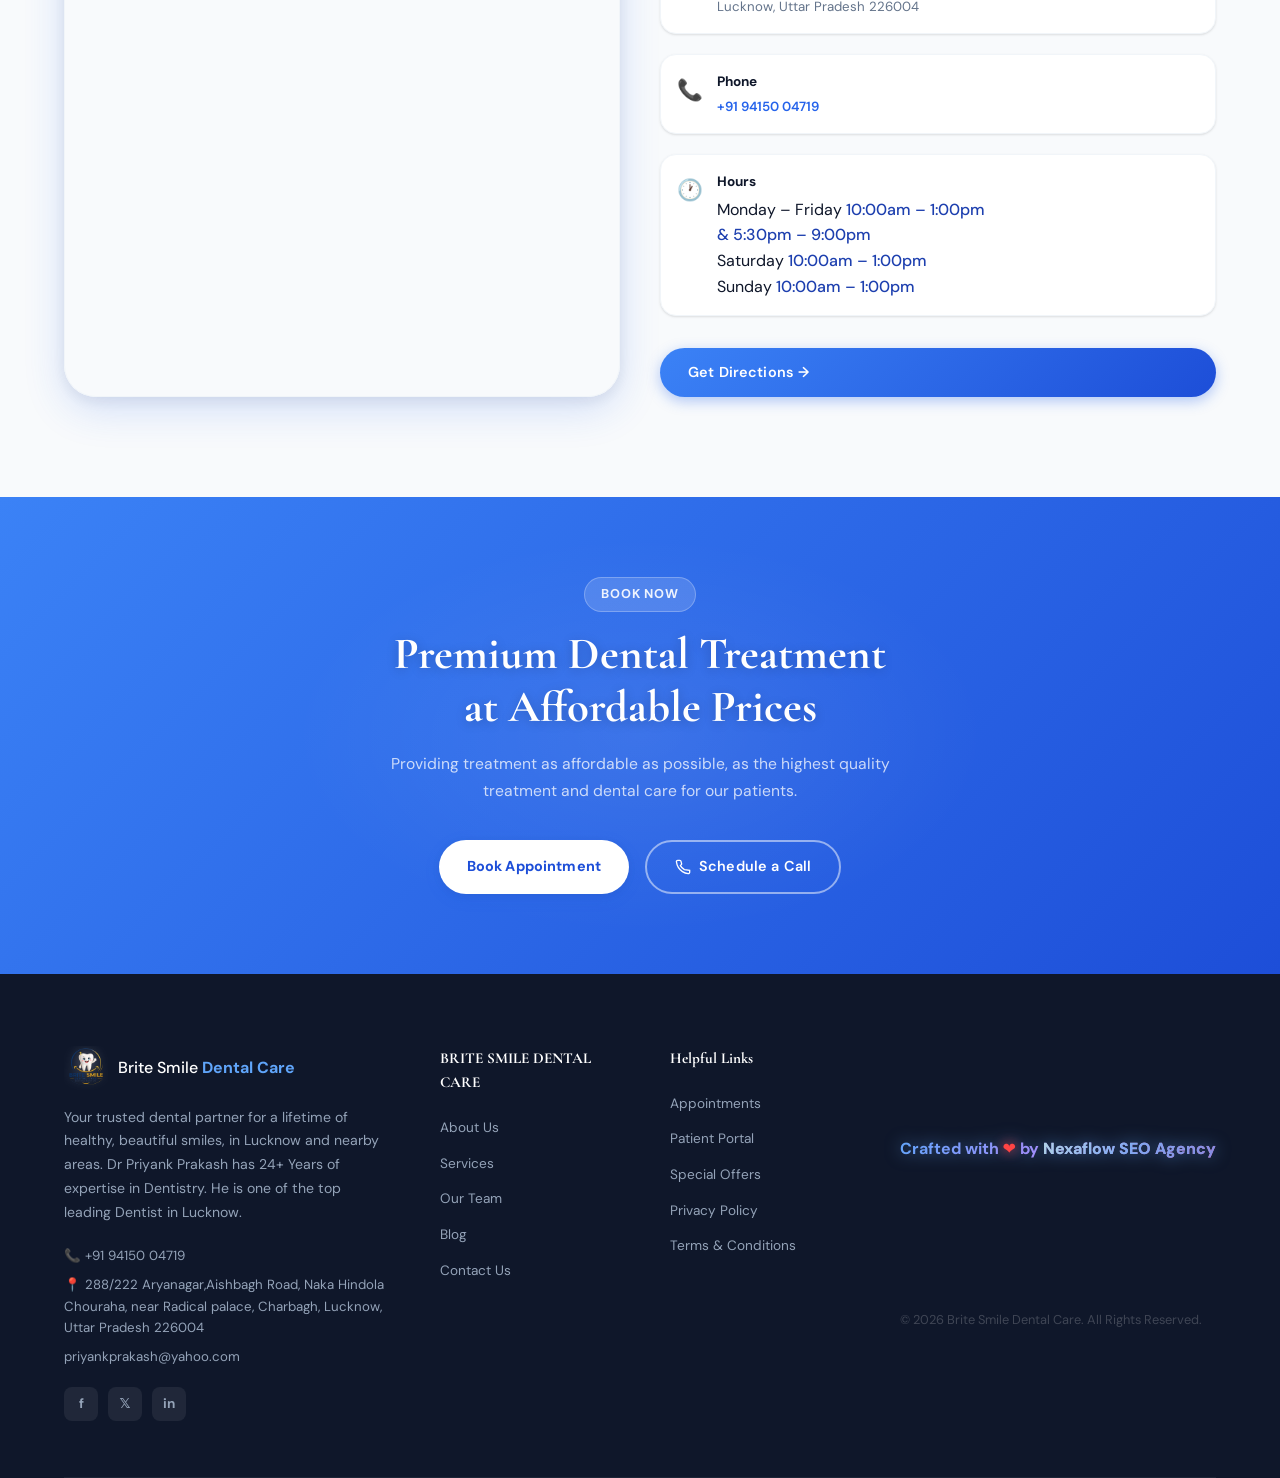
==== commit fb7e823f: "Update index.html" ====
--- a/index.html
+++ b/index.html
@@ -2,7 +2,7 @@
 <html lang="en">
 <head>
   <meta charset="UTF-8">
-  <meta name="viewport" content="width=device-width, initial-scale=1.0">
+  <meta name="viewport" content="width=device-width, initial-scale=1.0, maximum-scale=1.0, user-scalable=no">
   <title>Best Dentist in Lucknow | BRITE SMILE DENTAL CARE | Dr. Priyank Prakash</title>
   <link rel="preconnect" href="https://fonts.googleapis.com">
   <link rel="preconnect" href="https://fonts.gstatic.com" crossorigin>
@@ -49,6 +49,7 @@
         <li><a href="/services.html">Services</a></li>
         <li><a href="/about.html">About Us</a></li>
         <li><a href="#reviews">Reviews</a></li>
+        <li><a href="/blog.html">Blogs</a></li>
         <li><a href="#book-appointment">Contact</a></li>
          <li><a href="#services">Why Us</a></li>
       </ul>
